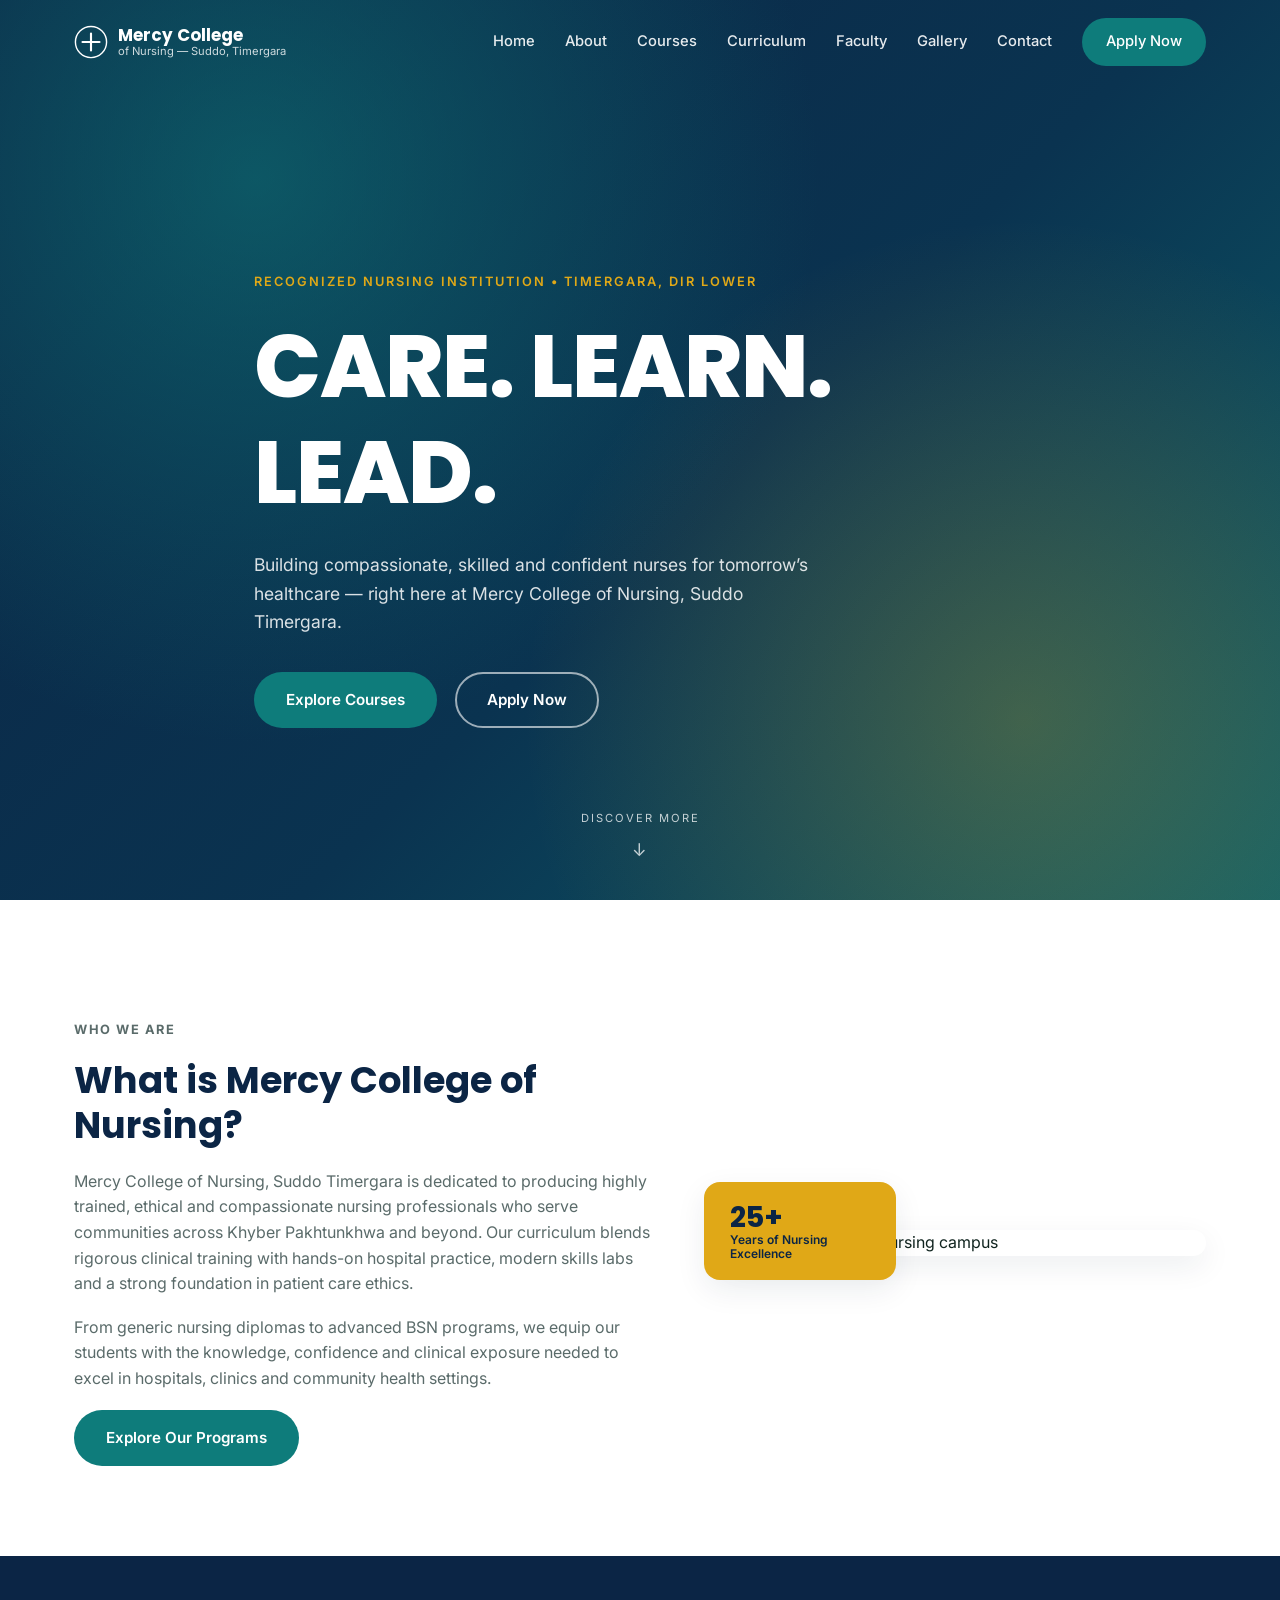
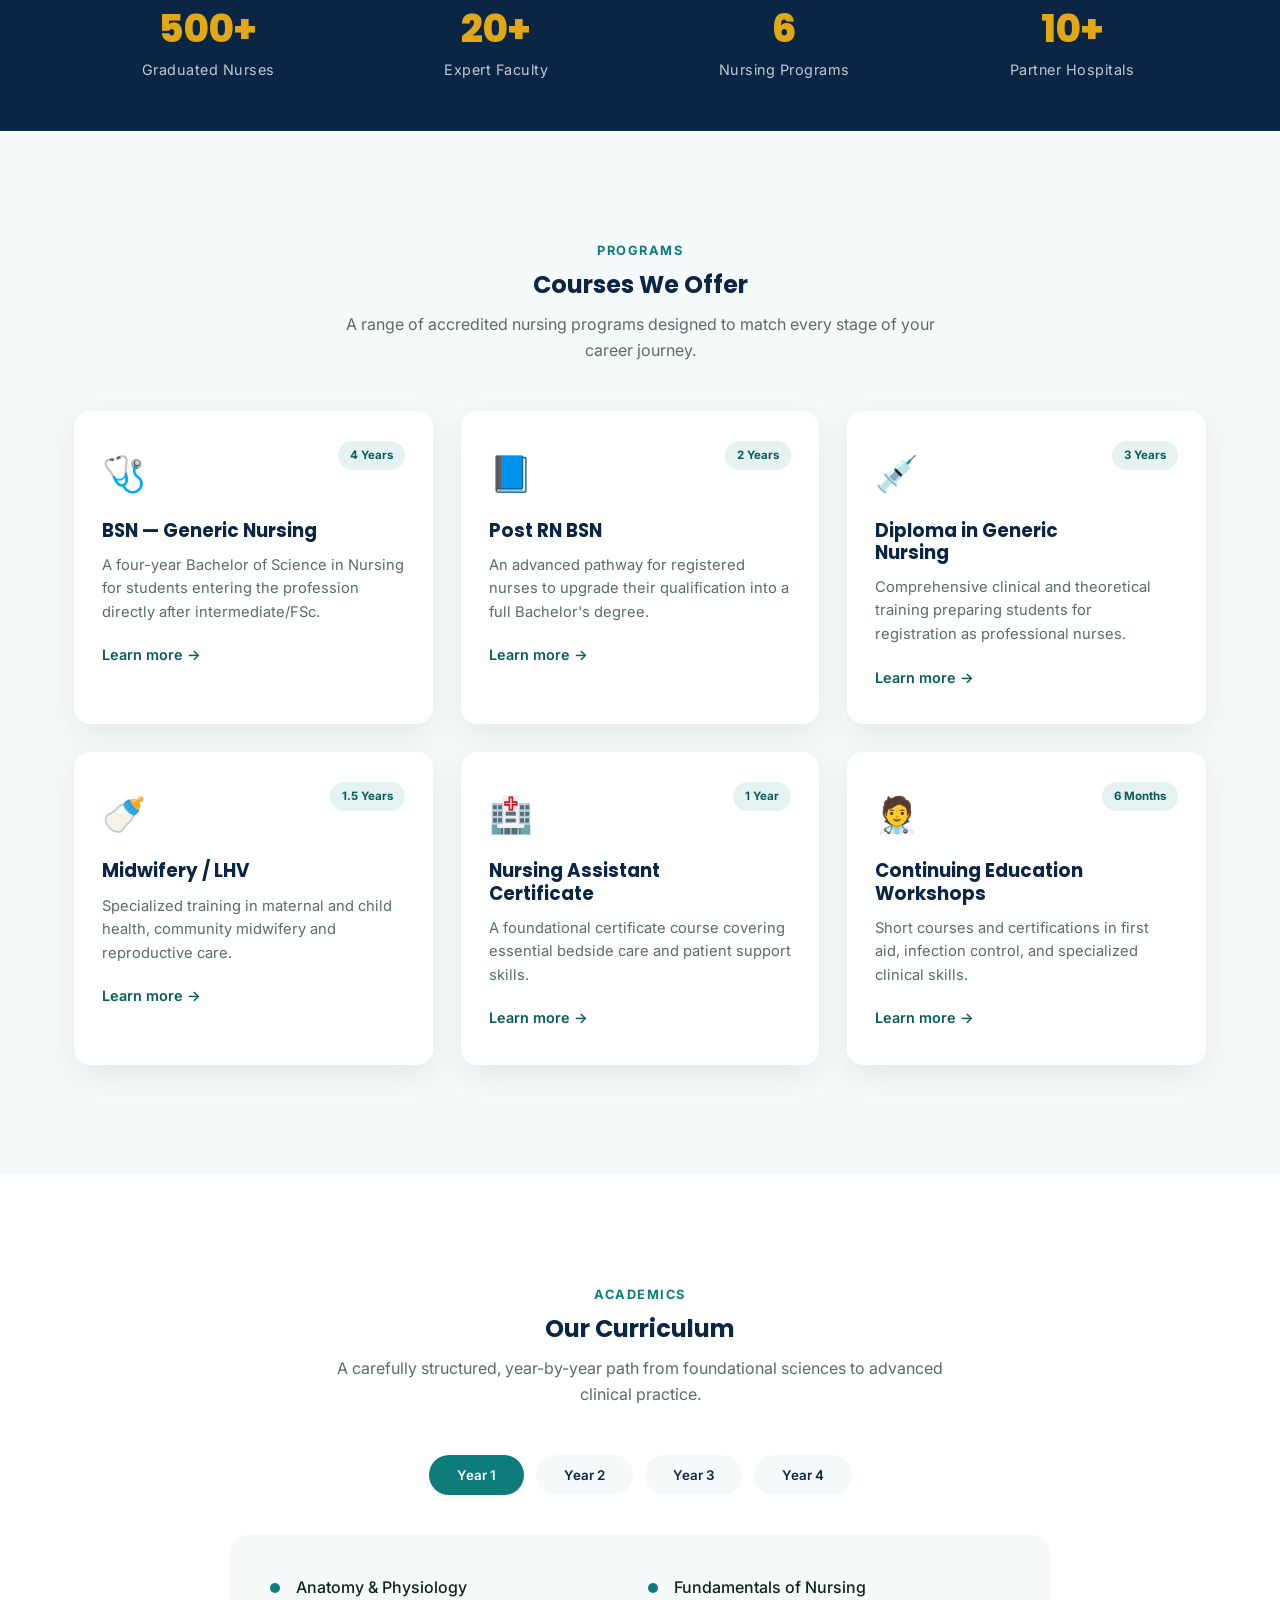
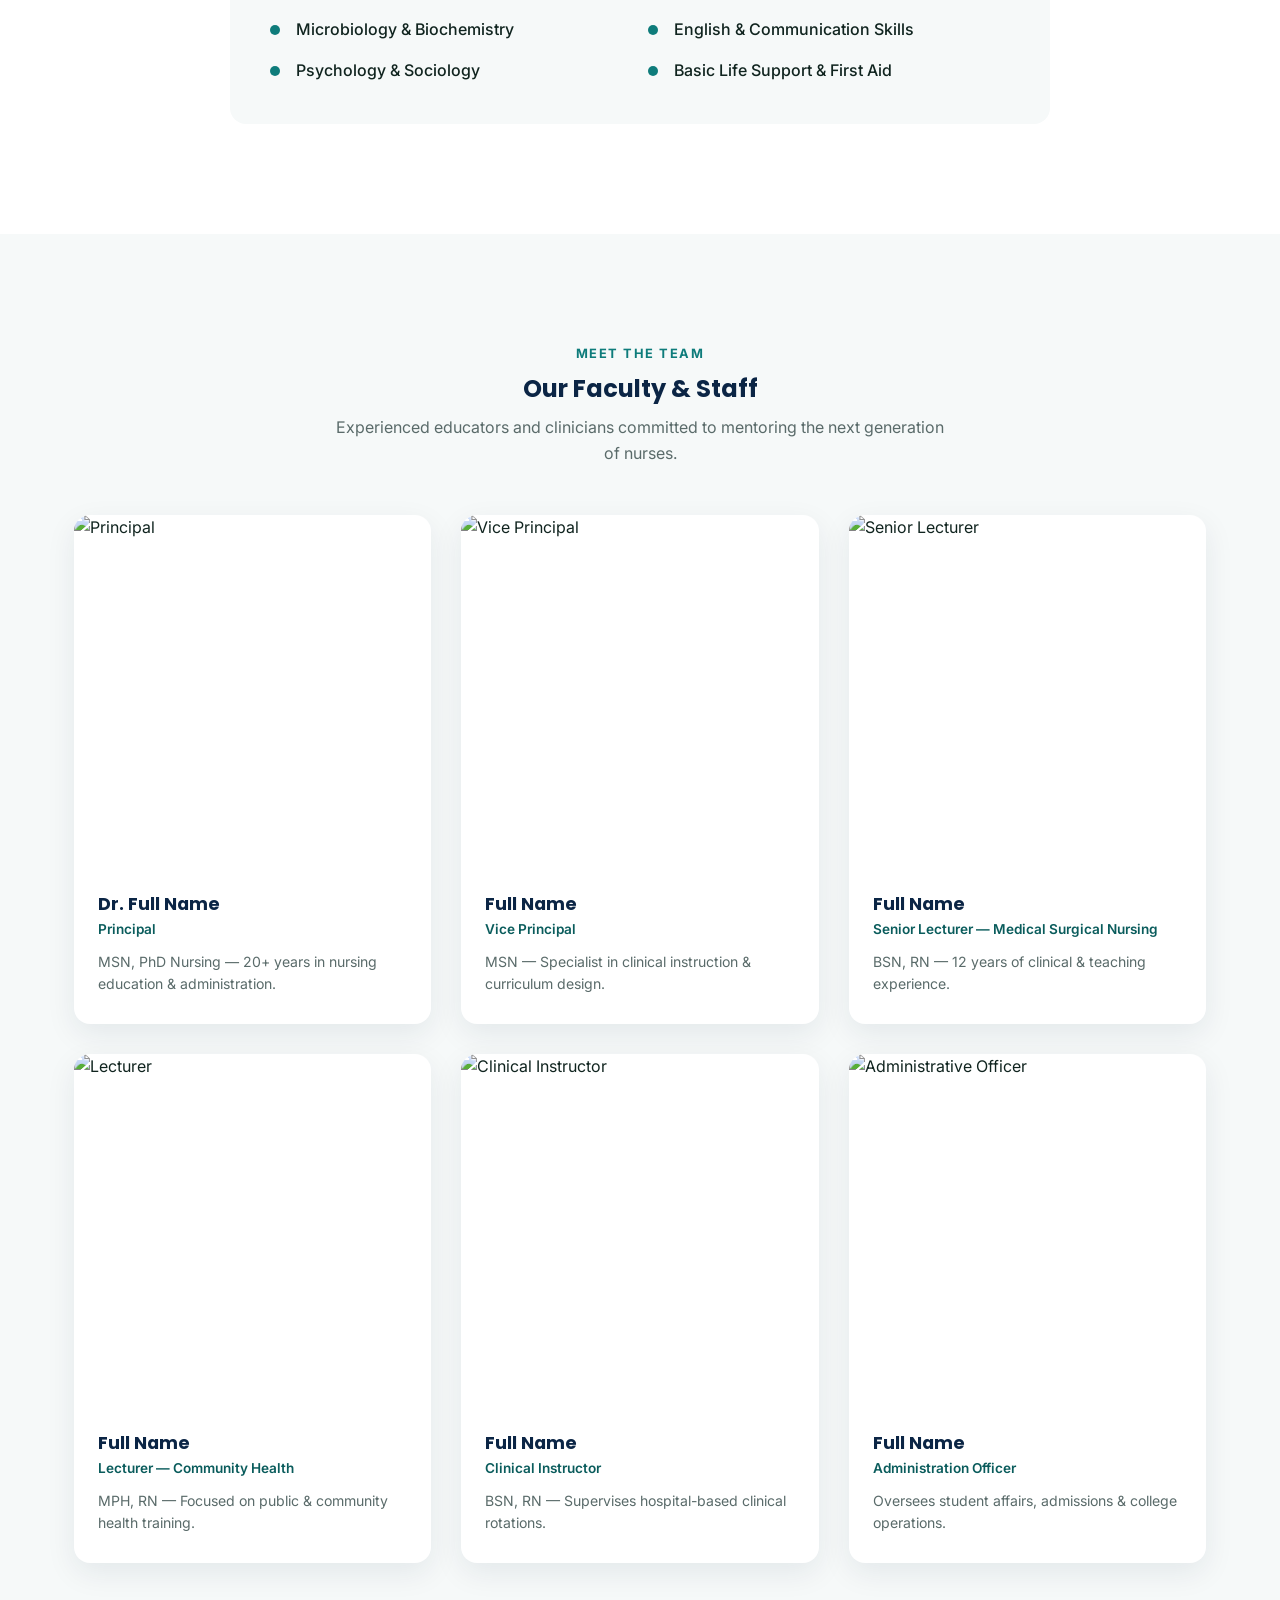
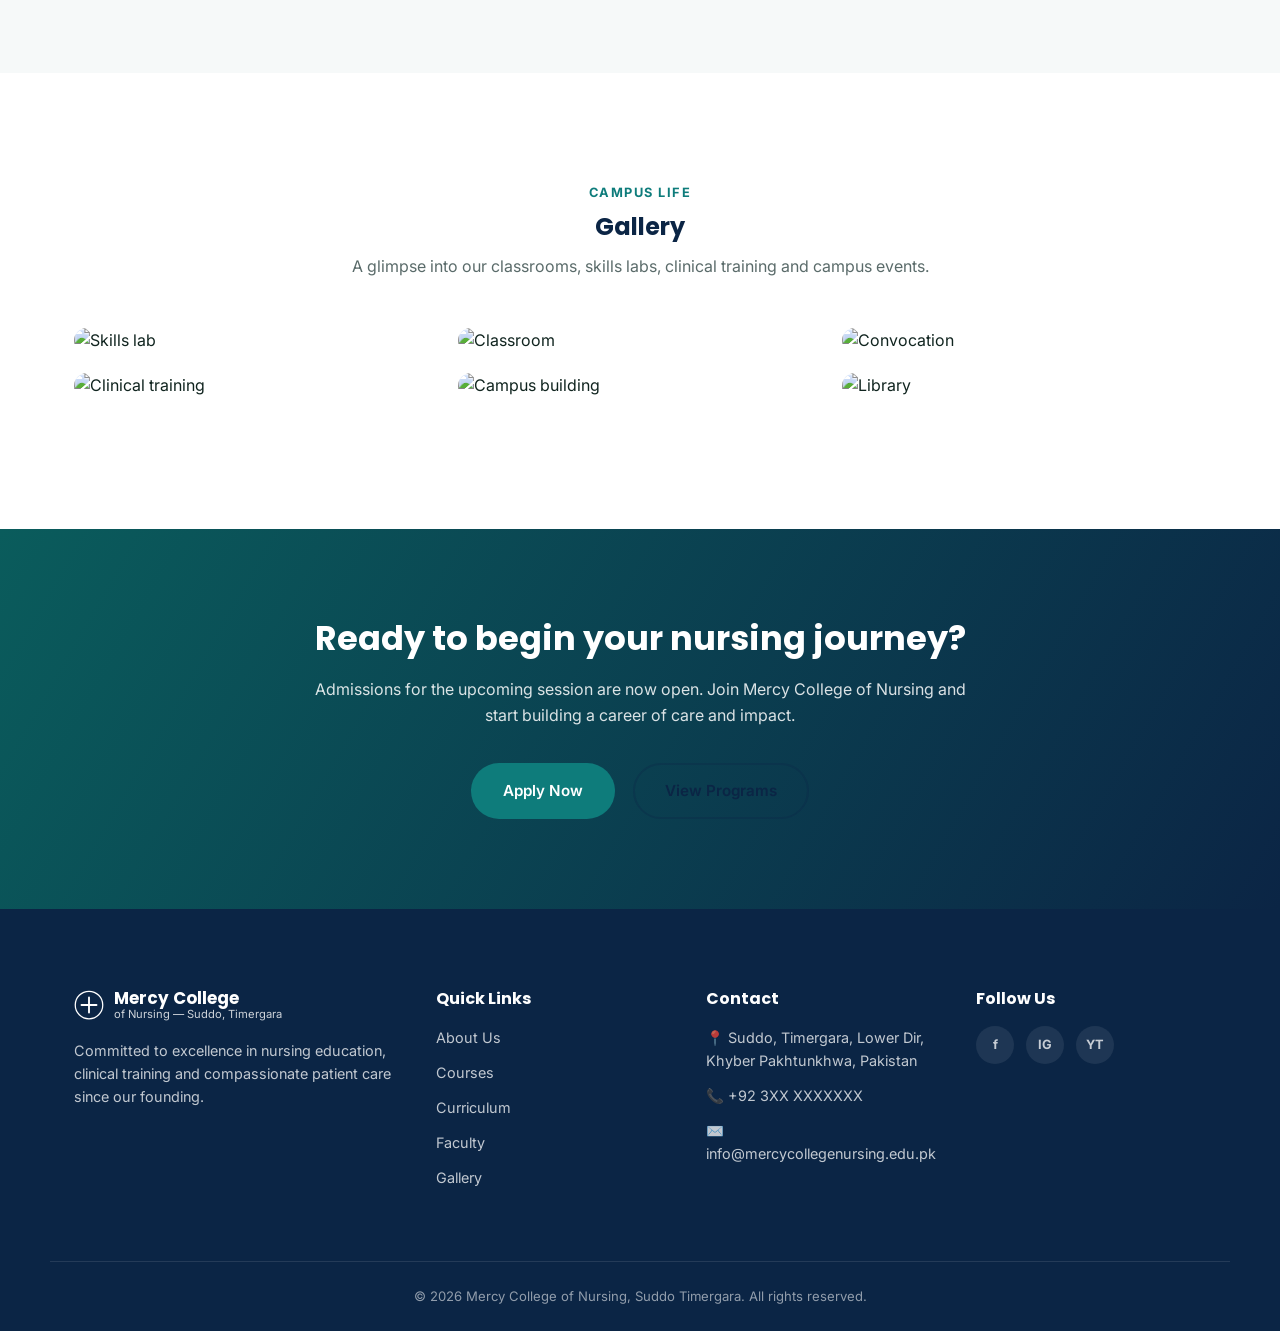
==== index.html @ 14612aef "first" ====
<!DOCTYPE html>
<html lang="en">
<head>
<meta charset="UTF-8">
<meta name="viewport" content="width=device-width, initial-scale=1.0">
<title>Mercy College of Nursing Suddo Timergara</title>
<link rel="stylesheet" href="css/style.css">
<link rel="preconnect" href="https://fonts.googleapis.com">
<link rel="preconnect" href="https://fonts.gstatic.com" crossorigin>
<link rel="preload" as="style" href="https://fonts.googleapis.com/css2?family=Poppins:wght@400;500;600;700;800&family=Inter:wght@400;500;600&display=swap" onload="this.onload=null;this.rel='stylesheet'">
<noscript><link rel="stylesheet" href="https://fonts.googleapis.com/css2?family=Poppins:wght@400;500;600;700;800&family=Inter:wght@400;500;600&display=swap"></noscript>
</head>
<body>

<!-- ================= HEADER ================= -->
<header class="site-header" id="header">
  <div class="container nav-wrap">
    <a href="#home" class="brand">
      <span class="brand-mark">
        <svg viewBox="0 0 48 48" width="34" height="34" fill="none">
          <circle cx="24" cy="24" r="22" stroke="currentColor" stroke-width="2"/>
          <path d="M24 12v24M12 24h24" stroke="currentColor" stroke-width="3" stroke-linecap="round"/>
        </svg>
      </span>
      <span class="brand-text">
        <strong>Mercy College</strong>
        <small>of Nursing &mdash; Suddo, Timergara</small>
      </span>
    </a>

    <button class="nav-toggle" id="navToggle" aria-label="Toggle navigation">
      <span></span><span></span><span></span>
    </button>

    <nav class="main-nav" id="mainNav">
      <a href="#home" class="active">Home</a>
      <a href="#about">About</a>
      <a href="#courses">Courses</a>
      <a href="#curriculum">Curriculum</a>
      <a href="#faculty">Faculty</a>
      <a href="#gallery">Gallery</a>
      <a href="#contact">Contact</a>
      <a href="#admissions" class="btn btn-small btn-primary nav-cta">Apply Now</a>
    </nav>
  </div>
</header>

<!-- ================= HERO ================= -->
<section class="hero" id="home">
  <div class="hero-bg"></div>
  <div class="container hero-inner">
    <p class="eyebrow">Recognized Nursing Institution &bull; Timergara, Dir Lower</p>
    <h1>CARE. LEARN.<br>LEAD.</h1>
    <p class="hero-sub">Building compassionate, skilled and confident nurses for tomorrow&rsquo;s healthcare &mdash; right here at Mercy College of Nursing, Suddo Timergara.</p>
    <div class="hero-actions">
      <a href="#courses" class="btn btn-primary">Explore Courses</a>
      <a href="#admissions" class="btn btn-ghost">Apply Now</a>
    </div>
  </div>
  <a href="#about" class="scroll-cue" aria-label="Scroll down">
    <span>DISCOVER MORE</span>
    <div class="scroll-cue-arrow">&darr;</div>
  </a>
</section>

<!-- ================= ABOUT ================= -->
<section class="about" id="about">
  <div class="container about-grid">
    <div class="about-text">
      <p class="section-tag">Who We Are</p>
      <h2>What is Mercy College of Nursing?</h2>
      <p>Mercy College of Nursing, Suddo Timergara is dedicated to producing highly trained, ethical and compassionate nursing professionals who serve communities across Khyber Pakhtunkhwa and beyond. Our curriculum blends rigorous clinical training with hands-on hospital practice, modern skills labs and a strong foundation in patient care ethics.</p>
      <p>From generic nursing diplomas to advanced BSN programs, we equip our students with the knowledge, confidence and clinical exposure needed to excel in hospitals, clinics and community health settings.</p>
      <a href="#courses" class="btn btn-primary">Explore Our Programs</a>
    </div>
    <div class="about-media">
      <img src="https://placehold.co/560x640/0e7c7b/ffffff?text=Mercy+College+Campus" alt="Mercy College of Nursing campus">
      <div class="about-badge">
        <strong>25+</strong>
        <span>Years of Nursing Excellence</span>
      </div>
    </div>
  </div>

  <!-- Stats strip -->
  <div class="stats-strip">
    <div class="container stats-grid">
      <div class="stat" data-count="500">
        <h3><span class="counter">0</span>+</h3>
        <p>Graduated Nurses</p>
      </div>
      <div class="stat" data-count="20">
        <h3><span class="counter">0</span>+</h3>
        <p>Expert Faculty</p>
      </div>
      <div class="stat" data-count="6">
        <h3><span class="counter">0</span></h3>
        <p>Nursing Programs</p>
      </div>
      <div class="stat" data-count="10">
        <h3><span class="counter">0</span>+</h3>
        <p>Partner Hospitals</p>
      </div>
    </div>
  </div>
</section>

<!-- ================= COURSES OFFERED ================= -->
<section class="courses" id="courses">
  <div class="container">
    <p class="section-tag center">Programs</p>
    <h2 class="center">Courses We Offer</h2>
    <p class="section-lead center">A range of accredited nursing programs designed to match every stage of your career journey.</p>

    <div class="course-grid">

      <div class="course-card">
        <div class="course-icon">🩺</div>
        <span class="badge">4 Years</span>
        <h3>BSN &mdash; Generic Nursing</h3>
        <p>A four-year Bachelor of Science in Nursing for students entering the profession directly after intermediate/FSc.</p>
        <a href="#" class="card-link">Learn more &rarr;</a>
      </div>

      <div class="course-card">
        <div class="course-icon">📘</div>
        <span class="badge">2 Years</span>
        <h3>Post RN BSN</h3>
        <p>An advanced pathway for registered nurses to upgrade their qualification into a full Bachelor's degree.</p>
        <a href="#" class="card-link">Learn more &rarr;</a>
      </div>

      <div class="course-card">
        <div class="course-icon">💉</div>
        <span class="badge">3 Years</span>
        <h3>Diploma in Generic Nursing</h3>
        <p>Comprehensive clinical and theoretical training preparing students for registration as professional nurses.</p>
        <a href="#" class="card-link">Learn more &rarr;</a>
      </div>

      <div class="course-card">
        <div class="course-icon">🍼</div>
        <span class="badge">1.5 Years</span>
        <h3>Midwifery / LHV</h3>
        <p>Specialized training in maternal and child health, community midwifery and reproductive care.</p>
        <a href="#" class="card-link">Learn more &rarr;</a>
      </div>

      <div class="course-card">
        <div class="course-icon">🏥</div>
        <span class="badge">1 Year</span>
        <h3>Nursing Assistant Certificate</h3>
        <p>A foundational certificate course covering essential bedside care and patient support skills.</p>
        <a href="#" class="card-link">Learn more &rarr;</a>
      </div>

      <div class="course-card">
        <div class="course-icon">🧑‍⚕️</div>
        <span class="badge">6 Months</span>
        <h3>Continuing Education Workshops</h3>
        <p>Short courses and certifications in first aid, infection control, and specialized clinical skills.</p>
        <a href="#" class="card-link">Learn more &rarr;</a>
      </div>

    </div>
  </div>
</section>

<!-- ================= CURRICULUM ================= -->
<section class="curriculum" id="curriculum">
  <div class="container">
    <p class="section-tag center">Academics</p>
    <h2 class="center">Our Curriculum</h2>
    <p class="section-lead center">A carefully structured, year-by-year path from foundational sciences to advanced clinical practice.</p>

    <div class="curriculum-tabs">
      <div class="tab-buttons" id="tabButtons">
        <button class="tab-btn active" data-tab="year1">Year 1</button>
        <button class="tab-btn" data-tab="year2">Year 2</button>
        <button class="tab-btn" data-tab="year3">Year 3</button>
        <button class="tab-btn" data-tab="year4">Year 4</button>
      </div>

      <div class="tab-panels">
        <div class="tab-panel active" id="year1">
          <ul>
            <li>Anatomy &amp; Physiology</li>
            <li>Fundamentals of Nursing</li>
            <li>Microbiology &amp; Biochemistry</li>
            <li>English &amp; Communication Skills</li>
            <li>Psychology &amp; Sociology</li>
            <li>Basic Life Support &amp; First Aid</li>
          </ul>
        </div>
        <div class="tab-panel" id="year2">
          <ul>
            <li>Medical-Surgical Nursing I</li>
            <li>Pharmacology</li>
            <li>Pathophysiology</li>
            <li>Nutrition &amp; Dietetics</li>
            <li>Community Health Nursing</li>
            <li>Clinical Rotations &mdash; General Wards</li>
          </ul>
        </div>
        <div class="tab-panel" id="year3">
          <ul>
            <li>Medical-Surgical Nursing II</li>
            <li>Maternal &amp; Child Health Nursing</li>
            <li>Psychiatric Nursing</li>
            <li>Nursing Research &amp; Biostatistics</li>
            <li>Clinical Rotations &mdash; Specialized Units</li>
            <li>Leadership in Nursing Practice</li>
          </ul>
        </div>
        <div class="tab-panel" id="year4">
          <ul>
            <li>Critical Care Nursing</li>
            <li>Public Health &amp; Epidemiology</li>
            <li>Nursing Management &amp; Ethics</li>
            <li>Advanced Clinical Internship</li>
            <li>Capstone Research Project</li>
            <li>Professional Licensure Preparation</li>
          </ul>
        </div>
      </div>
    </div>
  </div>
</section>

<!-- ================= FACULTY / STAFF ================= -->
<section class="faculty" id="faculty">
  <div class="container">
    <p class="section-tag center">Meet the Team</p>
    <h2 class="center">Our Faculty &amp; Staff</h2>
    <p class="section-lead center">Experienced educators and clinicians committed to mentoring the next generation of nurses.</p>

    <div class="faculty-grid">

      <div class="faculty-card">
        <img src="https://placehold.co/300x300/0b2545/ffffff?text=Principal" alt="Principal">
        <div class="faculty-info">
          <h3>Dr. Full Name</h3>
          <span>Principal</span>
          <p>MSN, PhD Nursing &mdash; 20+ years in nursing education &amp; administration.</p>
        </div>
      </div>

      <div class="faculty-card">
        <img src="https://placehold.co/300x300/0e7c7b/ffffff?text=Vice+Principal" alt="Vice Principal">
        <div class="faculty-info">
          <h3>Full Name</h3>
          <span>Vice Principal</span>
          <p>MSN &mdash; Specialist in clinical instruction &amp; curriculum design.</p>
        </div>
      </div>

      <div class="faculty-card">
        <img src="https://placehold.co/300x300/0b2545/ffffff?text=Sr.+Lecturer" alt="Senior Lecturer">
        <div class="faculty-info">
          <h3>Full Name</h3>
          <span>Senior Lecturer &mdash; Medical Surgical Nursing</span>
          <p>BSN, RN &mdash; 12 years of clinical &amp; teaching experience.</p>
        </div>
      </div>

      <div class="faculty-card">
        <img src="https://placehold.co/300x300/0e7c7b/ffffff?text=Lecturer" alt="Lecturer">
        <div class="faculty-info">
          <h3>Full Name</h3>
          <span>Lecturer &mdash; Community Health</span>
          <p>MPH, RN &mdash; Focused on public &amp; community health training.</p>
        </div>
      </div>

      <div class="faculty-card">
        <img src="https://placehold.co/300x300/0b2545/ffffff?text=Clinical+Instructor" alt="Clinical Instructor">
        <div class="faculty-info">
          <h3>Full Name</h3>
          <span>Clinical Instructor</span>
          <p>BSN, RN &mdash; Supervises hospital-based clinical rotations.</p>
        </div>
      </div>

      <div class="faculty-card">
        <img src="https://placehold.co/300x300/0e7c7b/ffffff?text=Admin+Officer" alt="Administrative Officer">
        <div class="faculty-info">
          <h3>Full Name</h3>
          <span>Administration Officer</span>
          <p>Oversees student affairs, admissions &amp; college operations.</p>
        </div>
      </div>

    </div>
  </div>
</section>

<!-- ================= GALLERY ================= -->
<section class="gallery" id="gallery">
  <div class="container">
    <p class="section-tag center">Campus Life</p>
    <h2 class="center">Gallery</h2>
    <p class="section-lead center">A glimpse into our classrooms, skills labs, clinical training and campus events.</p>

    <div class="gallery-grid">
      <img src="https://placehold.co/500x500/0e7c7b/ffffff?text=Skills+Lab" alt="Skills lab" data-full="https://placehold.co/1200x900/0e7c7b/ffffff?text=Skills+Lab">
      <img src="https://placehold.co/500x700/0b2545/ffffff?text=Clinical+Training" alt="Clinical training" data-full="https://placehold.co/1200x1500/0b2545/ffffff?text=Clinical+Training">
      <img src="https://placehold.co/500x500/13343b/ffffff?text=Classroom" alt="Classroom" data-full="https://placehold.co/1200x900/13343b/ffffff?text=Classroom">
      <img src="https://placehold.co/500x700/0e7c7b/ffffff?text=Campus+Building" alt="Campus building" data-full="https://placehold.co/1200x1500/0e7c7b/ffffff?text=Campus+Building">
      <img src="https://placehold.co/500x500/0b2545/ffffff?text=Convocation" alt="Convocation" data-full="https://placehold.co/1200x900/0b2545/ffffff?text=Convocation">
      <img src="https://placehold.co/500x500/13343b/ffffff?text=Library" alt="Library" data-full="https://placehold.co/1200x900/13343b/ffffff?text=Library">
    </div>
  </div>
</section>

<!-- ================= ADMISSIONS CTA ================= -->
<section class="cta-banner" id="admissions">
  <div class="container cta-inner">
    <h2>Ready to begin your nursing journey?</h2>
    <p>Admissions for the upcoming session are now open. Join Mercy College of Nursing and start building a career of care and impact.</p>
    <div class="hero-actions">
      <a href="#contact" class="btn btn-primary">Apply Now</a>
      <a href="#courses" class="btn btn-ghost-dark">View Programs</a>
    </div>
  </div>
</section>

<!-- ================= CONTACT / FOOTER ================= -->
<footer class="site-footer" id="contact">
  <div class="container footer-grid">
    <div class="footer-col">
      <div class="brand footer-brand">
        <span class="brand-mark">
          <svg viewBox="0 0 48 48" width="30" height="30" fill="none">
            <circle cx="24" cy="24" r="22" stroke="currentColor" stroke-width="2"/>
            <path d="M24 12v24M12 24h24" stroke="currentColor" stroke-width="3" stroke-linecap="round"/>
          </svg>
        </span>
        <span class="brand-text">
          <strong>Mercy College</strong>
          <small>of Nursing &mdash; Suddo, Timergara</small>
        </span>
      </div>
      <p>Committed to excellence in nursing education, clinical training and compassionate patient care since our founding.</p>
    </div>

    <div class="footer-col">
      <h4>Quick Links</h4>
      <a href="#about">About Us</a>
      <a href="#courses">Courses</a>
      <a href="#curriculum">Curriculum</a>
      <a href="#faculty">Faculty</a>
      <a href="#gallery">Gallery</a>
    </div>

    <div class="footer-col">
      <h4>Contact</h4>
      <p>📍 Suddo, Timergara, Lower Dir, Khyber Pakhtunkhwa, Pakistan</p>
      <p>📞 +92 3XX XXXXXXX</p>
      <p>✉️ info@mercycollegenursing.edu.pk</p>
    </div>

    <div class="footer-col">
      <h4>Follow Us</h4>
      <div class="social-links">
        <a href="#" aria-label="Facebook">f</a>
        <a href="#" aria-label="Instagram">IG</a>
        <a href="#" aria-label="YouTube">YT</a>
      </div>
    </div>
  </div>

  <div class="footer-bottom">
    <div class="container">
      <p>&copy; <span id="year"></span> Mercy College of Nursing, Suddo Timergara. All rights reserved.</p>
    </div>
  </div>
</footer>

<a href="#home" class="back-to-top" id="backToTop" aria-label="Back to top">&uarr;</a>

<!-- Lightbox -->
<div class="lightbox" id="lightbox">
  <span class="lightbox-close" id="lightboxClose">&times;</span>
  <img src="" alt="" id="lightboxImg">
</div>

<script src="js/script.js"></script>
</body>
</html>
---- css/style.css ----
/* ===================== Variables ===================== */
:root{
  --navy: #0b2545;
  --navy-light: #123a63;
  --teal: #0e7c7b;
  --teal-dark: #0a5c5c;
  --gold: #e0a817;
  --bg-light: #f6f9f9;
  --bg-white: #ffffff;
  --text-dark: #10241f;
  --text-muted: #5a6b6a;
  --radius: 16px;
  --shadow: 0 10px 30px rgba(11,37,69,0.08);
  --font-head: 'Poppins', 'Segoe UI', sans-serif;
  --font-body: 'Inter', 'Segoe UI', sans-serif;
}

*{ box-sizing: border-box; margin:0; padding:0; }

html{ scroll-behavior: smooth; }

body{
  font-family: var(--font-body);
  color: var(--text-dark);
  background: var(--bg-white);
  line-height: 1.6;
  overflow-x: hidden;
}

img{ max-width: 100%; display:block; }

a{ text-decoration: none; color: inherit; }

ul{ list-style:none; }

.container{
  width: 100%;
  max-width: 1180px;
  margin: 0 auto;
  padding: 0 24px;
}

h1,h2,h3,h4{
  font-family: var(--font-head);
  color: var(--navy);
  line-height: 1.2;
}

.center{ text-align:center; margin-left:auto; margin-right:auto; }

.section-tag{
  color: var(--teal);
  font-weight: 700;
  letter-spacing: 1.5px;
  text-transform: uppercase;
  font-size: 0.8rem;
  margin-bottom: 10px;
}

.section-lead{
  color: var(--text-muted);
  max-width: 620px;
  margin-top: 12px;
  margin-bottom: 48px;
}

/* ===================== Buttons ===================== */
.btn{
  display: inline-block;
  padding: 14px 30px;
  border-radius: 100px;
  font-weight: 600;
  font-size: 0.95rem;
  transition: all 0.25s ease;
  border: 2px solid transparent;
}

.btn-primary{
  background: var(--teal);
  color: #fff;
}
.btn-primary:hover{
  background: var(--teal-dark);
  transform: translateY(-2px);
}

.btn-ghost{
  border-color: rgba(255,255,255,0.6);
  color: #fff;
}
.btn-ghost:hover{
  background: rgba(255,255,255,0.12);
  transform: translateY(-2px);
}

.btn-ghost-dark{
  border-color: rgba(11,37,69,0.3);
  color: var(--navy);
}
.btn-ghost-dark:hover{
  background: rgba(11,37,69,0.06);
}

.btn-small{
  padding: 10px 22px;
  font-size: 0.85rem;
}

/* ===================== Header ===================== */
.site-header{
  position: fixed;
  top:0; left:0; right:0;
  z-index: 999;
  background: transparent;
  transition: all 0.3s ease;
  padding: 18px 0;
}

.site-header.scrolled{
  background: rgba(255,255,255,0.96);
  backdrop-filter: blur(8px);
  box-shadow: 0 4px 20px rgba(0,0,0,0.06);
  padding: 10px 0;
}

.nav-wrap{
  display:flex;
  align-items:center;
  justify-content: space-between;
}

.brand{
  display:flex;
  align-items:center;
  gap:10px;
  color:#fff;
  transition: color 0.3s ease;
}
.site-header.scrolled .brand{ color: var(--navy); }

.brand-mark{ display:flex; color: inherit; }

.brand-text{ display:flex; flex-direction:column; line-height:1.15; }
.brand-text strong{ font-family: var(--font-head); font-size: 1.05rem; }
.brand-text small{ font-size: 0.7rem; opacity: 0.8; }

.main-nav{
  display:flex;
  align-items:center;
  gap: 30px;
}

.main-nav a{
  color:#fff;
  font-weight:500;
  font-size: 0.92rem;
  transition: color 0.3s ease, opacity 0.2s ease;
  opacity: 0.9;
}
.main-nav a:hover{ opacity: 1; }
.site-header.scrolled .main-nav a{ color: var(--navy); }
.main-nav a.nav-cta{ color: #fff !important; opacity:1; }

.nav-toggle{
  display:none;
  flex-direction:column;
  gap:5px;
  background:none;
  border:none;
  cursor:pointer;
  z-index: 1001;
}
.nav-toggle span{
  width: 26px;
  height: 2px;
  background: #fff;
  transition: all 0.3s ease;
}
.site-header.scrolled .nav-toggle span{ background: var(--navy); }

/* ===================== Hero ===================== */
.hero{
  position: relative;
  min-height: 100vh;
  display:flex;
  align-items:center;
  color:#fff;
  overflow:hidden;
}

.hero-bg{
  position:absolute;
  inset:0;
  background:
    radial-gradient(circle at 20% 20%, rgba(14,124,123,0.55), transparent 45%),
    radial-gradient(circle at 80% 80%, rgba(224,168,23,0.25), transparent 40%),
    linear-gradient(135deg, #0b2545 0%, #0a3350 55%, #0e7c7b 130%);
  z-index:-1;
}

.hero-inner{
  padding-top: 100px;
  max-width: 820px;
}

.eyebrow{
  text-transform: uppercase;
  letter-spacing: 2px;
  font-size: 0.8rem;
  color: var(--gold);
  font-weight:600;
  margin-bottom: 22px;
}

.hero h1{
  font-size: clamp(3rem, 8vw, 5.5rem);
  font-weight: 800;
  color: #fff;
  letter-spacing: -1px;
}

.hero-sub{
  margin: 26px 0 36px;
  font-size: 1.1rem;
  max-width: 560px;
  color: rgba(255,255,255,0.85);
}

.hero-actions{
  display:flex;
  gap:18px;
  flex-wrap: wrap;
}

.scroll-cue{
  position:absolute;
  bottom: 36px;
  left: 50%;
  transform: translateX(-50%);
  display:flex;
  flex-direction:column;
  align-items:center;
  gap:8px;
  color: rgba(255,255,255,0.75);
  font-size: 0.7rem;
  letter-spacing: 2px;
}
.scroll-cue-arrow{
  animation: bounce 1.8s infinite;
  font-size: 1.1rem;
}
@keyframes bounce{
  0%,100%{ transform: translateY(0); }
  50%{ transform: translateY(8px); }
}

/* ===================== About ===================== */
.about{
  padding: 120px 0 0;
  background: var(--bg-white);
}

.about-grid{
  display:grid;
  grid-template-columns: 1.1fr 0.9fr;
  gap: 70px;
  align-items:center;
  padding-bottom: 90px;
}

.about-text p{ color: var(--text-muted); margin-bottom: 18px; }
.about-text h2{ font-size: 2.3rem; margin-bottom: 22px; }

.about-media{
  position:relative;
}
.about-media img{
  border-radius: var(--radius);
  box-shadow: var(--shadow);
}
.about-badge{
  position:absolute;
  bottom: -24px;
  left: -24px;
  background: var(--gold);
  color: var(--navy);
  padding: 20px 26px;
  border-radius: var(--radius);
  box-shadow: var(--shadow);
  display:flex;
  flex-direction:column;
  line-height:1.1;
}
.about-badge strong{ font-size: 1.8rem; font-family: var(--font-head); }
.about-badge span{ font-size: 0.75rem; font-weight:600; max-width: 140px; }

.stats-strip{
  background: var(--navy);
  padding: 50px 0;
}
.stats-grid{
  display:grid;
  grid-template-columns: repeat(4, 1fr);
  gap: 20px;
  text-align:center;
}
.stat h3{
  color: var(--gold);
  font-size: 2.4rem;
  font-weight: 800;
}
.stat p{
  color: rgba(255,255,255,0.75);
  margin-top: 6px;
  font-size: 0.9rem;
  letter-spacing: 0.5px;
}

/* ===================== Courses ===================== */
.courses{
  padding: 110px 0;
  background: var(--bg-light);
}

.course-grid{
  display:grid;
  grid-template-columns: repeat(3, 1fr);
  gap: 28px;
}

.course-card{
  background: #fff;
  padding: 34px 28px;
  border-radius: var(--radius);
  box-shadow: var(--shadow);
  position:relative;
  transition: transform 0.3s ease, box-shadow 0.3s ease;
}
.course-card:hover{
  transform: translateY(-8px);
  box-shadow: 0 18px 40px rgba(11,37,69,0.14);
}

.course-icon{
  font-size: 2.2rem;
  margin-bottom: 18px;
}

.course-card h3{
  font-size: 1.15rem;
  margin-bottom: 12px;
  padding-right: 70px;
}

.course-card p{
  color: var(--text-muted);
  font-size: 0.92rem;
  margin-bottom: 18px;
}

.badge{
  position:absolute;
  top: 30px;
  right: 28px;
  background: rgba(14,124,123,0.1);
  color: var(--teal-dark);
  font-size: 0.72rem;
  font-weight:700;
  padding: 5px 12px;
  border-radius: 100px;
}

.card-link{
  color: var(--teal-dark);
  font-weight:600;
  font-size: 0.9rem;
}

/* ===================== Curriculum ===================== */
.curriculum{
  padding: 110px 0;
  background: var(--bg-white);
}

.curriculum-tabs{ max-width: 820px; margin: 0 auto; }

.tab-buttons{
  display:flex;
  justify-content:center;
  gap: 12px;
  margin-bottom: 40px;
  flex-wrap: wrap;
}

.tab-btn{
  background: var(--bg-light);
  border: none;
  padding: 12px 28px;
  border-radius: 100px;
  font-weight:600;
  font-family: var(--font-body);
  color: var(--navy);
  cursor:pointer;
  transition: all 0.25s ease;
}
.tab-btn.active, .tab-btn:hover{
  background: var(--teal);
  color: #fff;
}

.tab-panel{
  display:none;
  background: var(--bg-light);
  border-radius: var(--radius);
  padding: 40px;
}
.tab-panel.active{
  display:block;
  animation: fadeIn 0.4s ease;
}
@keyframes fadeIn{
  from{ opacity:0; transform: translateY(8px); }
  to{ opacity:1; transform: translateY(0); }
}

.tab-panel ul{
  display:grid;
  grid-template-columns: 1fr 1fr;
  gap: 16px;
}
.tab-panel li{
  position:relative;
  padding-left: 26px;
  color: var(--text-dark);
  font-weight:500;
}
.tab-panel li::before{
  content:'';
  position:absolute;
  left:0; top: 8px;
  width: 10px; height: 10px;
  border-radius: 50%;
  background: var(--teal);
}

/* ===================== Faculty ===================== */
.faculty{
  padding: 110px 0;
  background: var(--bg-light);
}

.faculty-grid{
  display:grid;
  grid-template-columns: repeat(3, 1fr);
  gap: 30px;
}

.faculty-card{
  background:#fff;
  border-radius: var(--radius);
  overflow:hidden;
  box-shadow: var(--shadow);
  transition: transform 0.3s ease;
}
.faculty-card:hover{ transform: translateY(-6px); }

.faculty-card img{ width:100%; aspect-ratio: 1/1; object-fit: cover; }

.faculty-info{ padding: 22px 24px 28px; }
.faculty-info h3{ font-size: 1.1rem; margin-bottom: 4px; }
.faculty-info span{
  display:block;
  color: var(--teal-dark);
  font-weight:600;
  font-size: 0.85rem;
  margin-bottom: 10px;
}
.faculty-info p{ color: var(--text-muted); font-size: 0.88rem; }

/* ===================== Gallery ===================== */
.gallery{
  padding: 110px 0;
  background: var(--bg-white);
}

.gallery-grid{
  columns: 3;
  column-gap: 20px;
}
.gallery-grid img{
  width:100%;
  margin-bottom: 20px;
  border-radius: var(--radius);
  cursor: pointer;
  transition: transform 0.3s ease, box-shadow 0.3s ease;
  break-inside: avoid;
}
.gallery-grid img:hover{
  transform: scale(1.02);
  box-shadow: var(--shadow);
}

.lightbox{
  position: fixed;
  inset:0;
  background: rgba(11,37,69,0.92);
  display:none;
  align-items:center;
  justify-content:center;
  z-index: 2000;
  padding: 40px;
}
.lightbox.open{ display:flex; }
.lightbox img{
  max-width: 90vw;
  max-height: 85vh;
  border-radius: 12px;
}
.lightbox-close{
  position:absolute;
  top: 26px;
  right: 36px;
  color:#fff;
  font-size: 2.2rem;
  cursor:pointer;
}

/* ===================== CTA Banner ===================== */
.cta-banner{
  background: linear-gradient(120deg, var(--teal-dark), var(--navy));
  padding: 90px 0;
  color:#fff;
}
.cta-inner{ text-align:center; max-width: 700px; margin:0 auto; }
.cta-inner h2{ color:#fff; font-size: 2.1rem; margin-bottom: 18px; }
.cta-inner p{ color: rgba(255,255,255,0.85); margin-bottom: 34px; }
.cta-inner .hero-actions{ justify-content:center; }

/* ===================== Footer ===================== */
.site-footer{
  background: var(--navy);
  color: rgba(255,255,255,0.8);
  padding-top: 80px;
}

.footer-grid{
  display:grid;
  grid-template-columns: 1.4fr 1fr 1fr 1fr;
  gap: 40px;
  padding-bottom: 60px;
  border-bottom: 1px solid rgba(255,255,255,0.1);
}

.footer-brand{ color:#fff; margin-bottom: 18px; }

.footer-col h4{
  color:#fff;
  font-size: 1rem;
  margin-bottom: 18px;
}
.footer-col a, .footer-col p{
  display:block;
  margin-bottom: 12px;
  font-size: 0.9rem;
  color: rgba(255,255,255,0.75);
  transition: color 0.2s ease;
}
.footer-col a:hover{ color: var(--gold); }

.social-links{ display:flex; gap: 12px; }
.social-links a{
  width: 38px; height:38px;
  border-radius: 50%;
  background: rgba(255,255,255,0.08);
  display:flex; align-items:center; justify-content:center;
  font-size: 0.8rem;
  font-weight:700;
}
.social-links a:hover{ background: var(--teal); color:#fff; }

.footer-bottom{
  text-align:center;
  padding: 24px 0;
  font-size: 0.82rem;
  color: rgba(255,255,255,0.55);
}

/* ===================== Back to top ===================== */
.back-to-top{
  position: fixed;
  bottom: 28px;
  right: 28px;
  width: 46px;
  height: 46px;
  background: var(--teal);
  color:#fff;
  border-radius: 50%;
  display:flex;
  align-items:center;
  justify-content:center;
  font-size: 1.2rem;
  box-shadow: var(--shadow);
  opacity:0;
  pointer-events:none;
  transition: all 0.3s ease;
  z-index: 500;
}
.back-to-top.visible{ opacity:1; pointer-events:auto; }
.back-to-top:hover{ background: var(--teal-dark); transform: translateY(-4px); }

/* ===================== Reveal animation ===================== */
.reveal{
  opacity:0;
  transform: translateY(30px);
  transition: opacity 0.7s ease, transform 0.7s ease;
}
.reveal.in-view{
  opacity:1;
  transform: translateY(0);
}

/* ===================== Responsive ===================== */
@media (max-width: 960px){
  .about-grid{ grid-template-columns: 1fr; }
  .about-media{ order:-1; }
  .course-grid{ grid-template-columns: repeat(2, 1fr); }
  .faculty-grid{ grid-template-columns: repeat(2, 1fr); }
  .gallery-grid{ columns: 2; }
  .footer-grid{ grid-template-columns: 1fr 1fr; }
}

@media (max-width: 720px){
  .nav-toggle{ display:flex; }
  .main-nav{
    position: fixed;
    top:0; right:0;
    height: 100vh;
    width: 78%;
    max-width: 320px;
    background: var(--navy);
    flex-direction: column;
    align-items: flex-start;
    justify-content:center;
    gap: 26px;
    padding: 40px;
    transform: translateX(100%);
    transition: transform 0.35s ease;
  }
  .main-nav.open{ transform: translateX(0); }
  .main-nav a{ color:#fff !important; font-size: 1.05rem; }

  .stats-grid{ grid-template-columns: 1fr 1fr; gap: 30px; }
  .course-grid{ grid-template-columns: 1fr; }
  .faculty-grid{ grid-template-columns: 1fr; }
  .gallery-grid{ columns: 1; }
  .footer-grid{ grid-template-columns: 1fr; }
  .tab-panel ul{ grid-template-columns: 1fr; }
  .tab-buttons{ gap: 8px; }
  .tab-btn{ padding: 10px 18px; font-size: 0.85rem; }
}
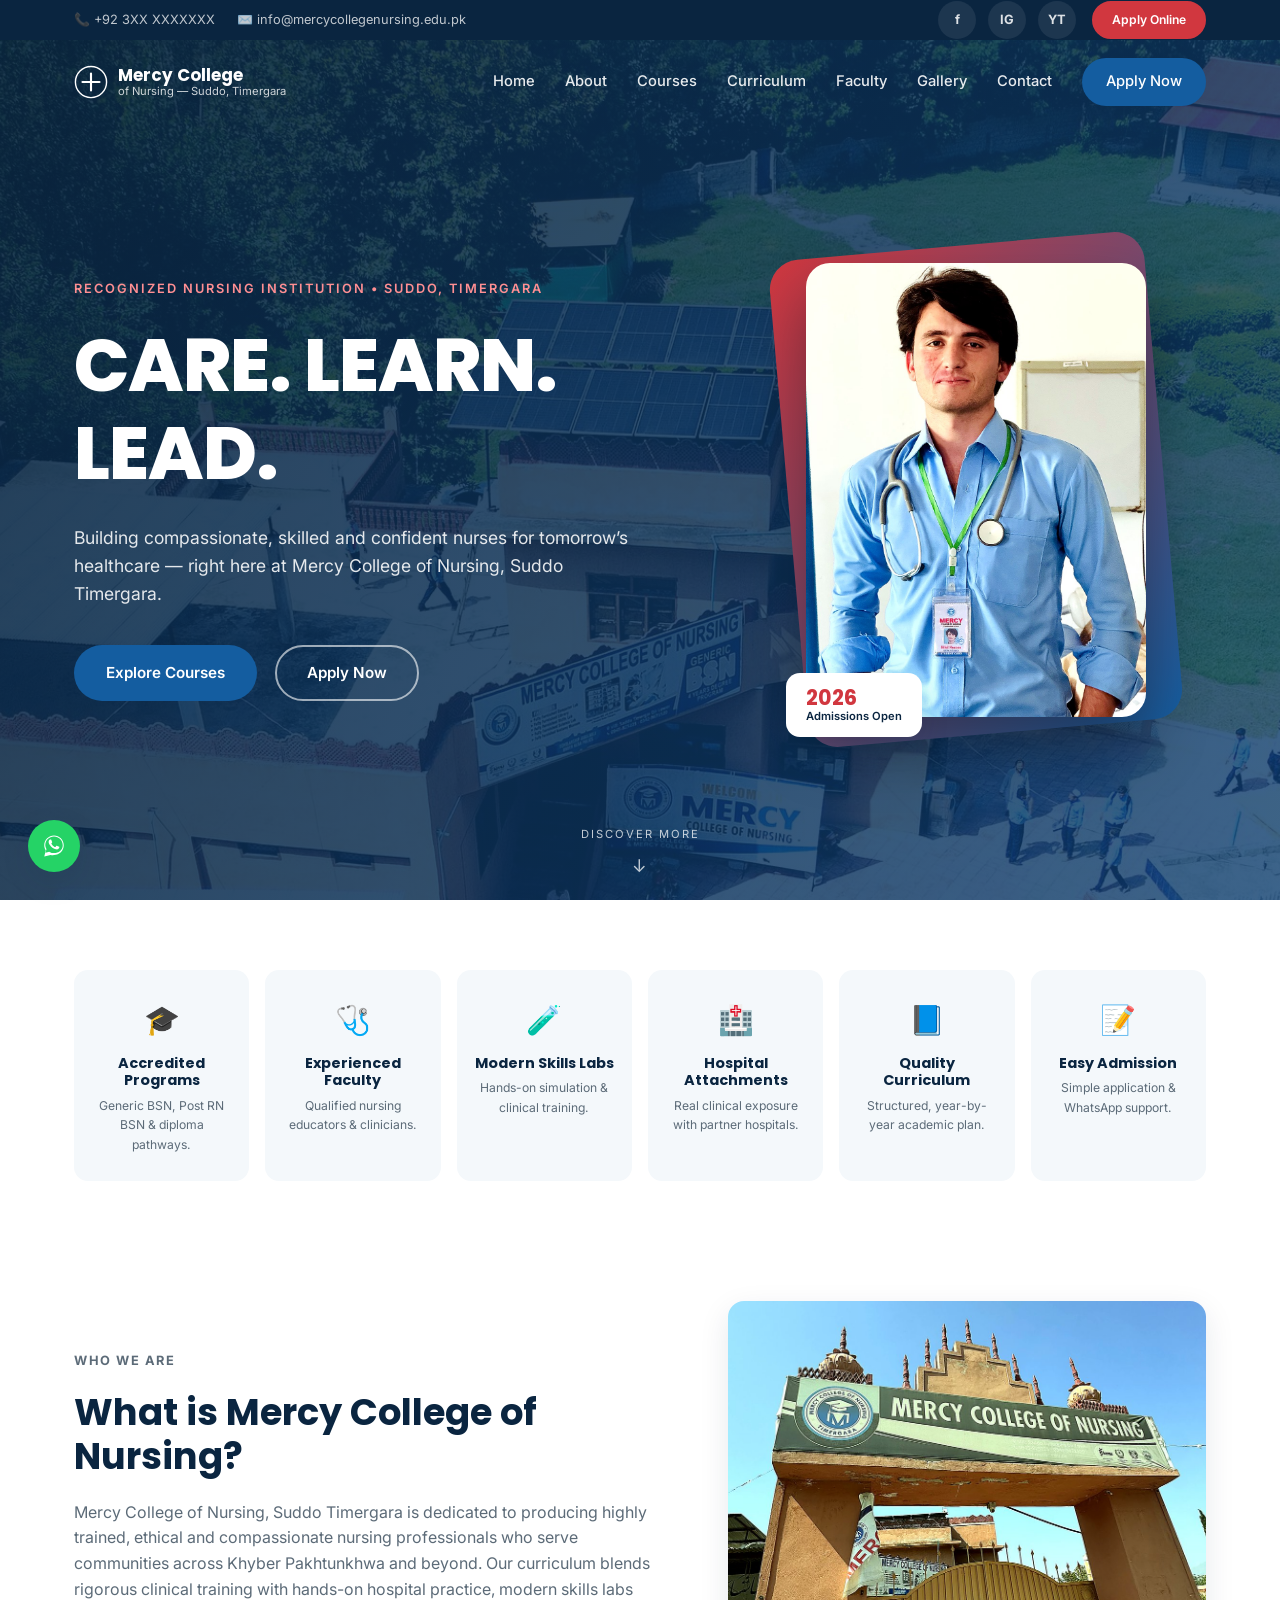
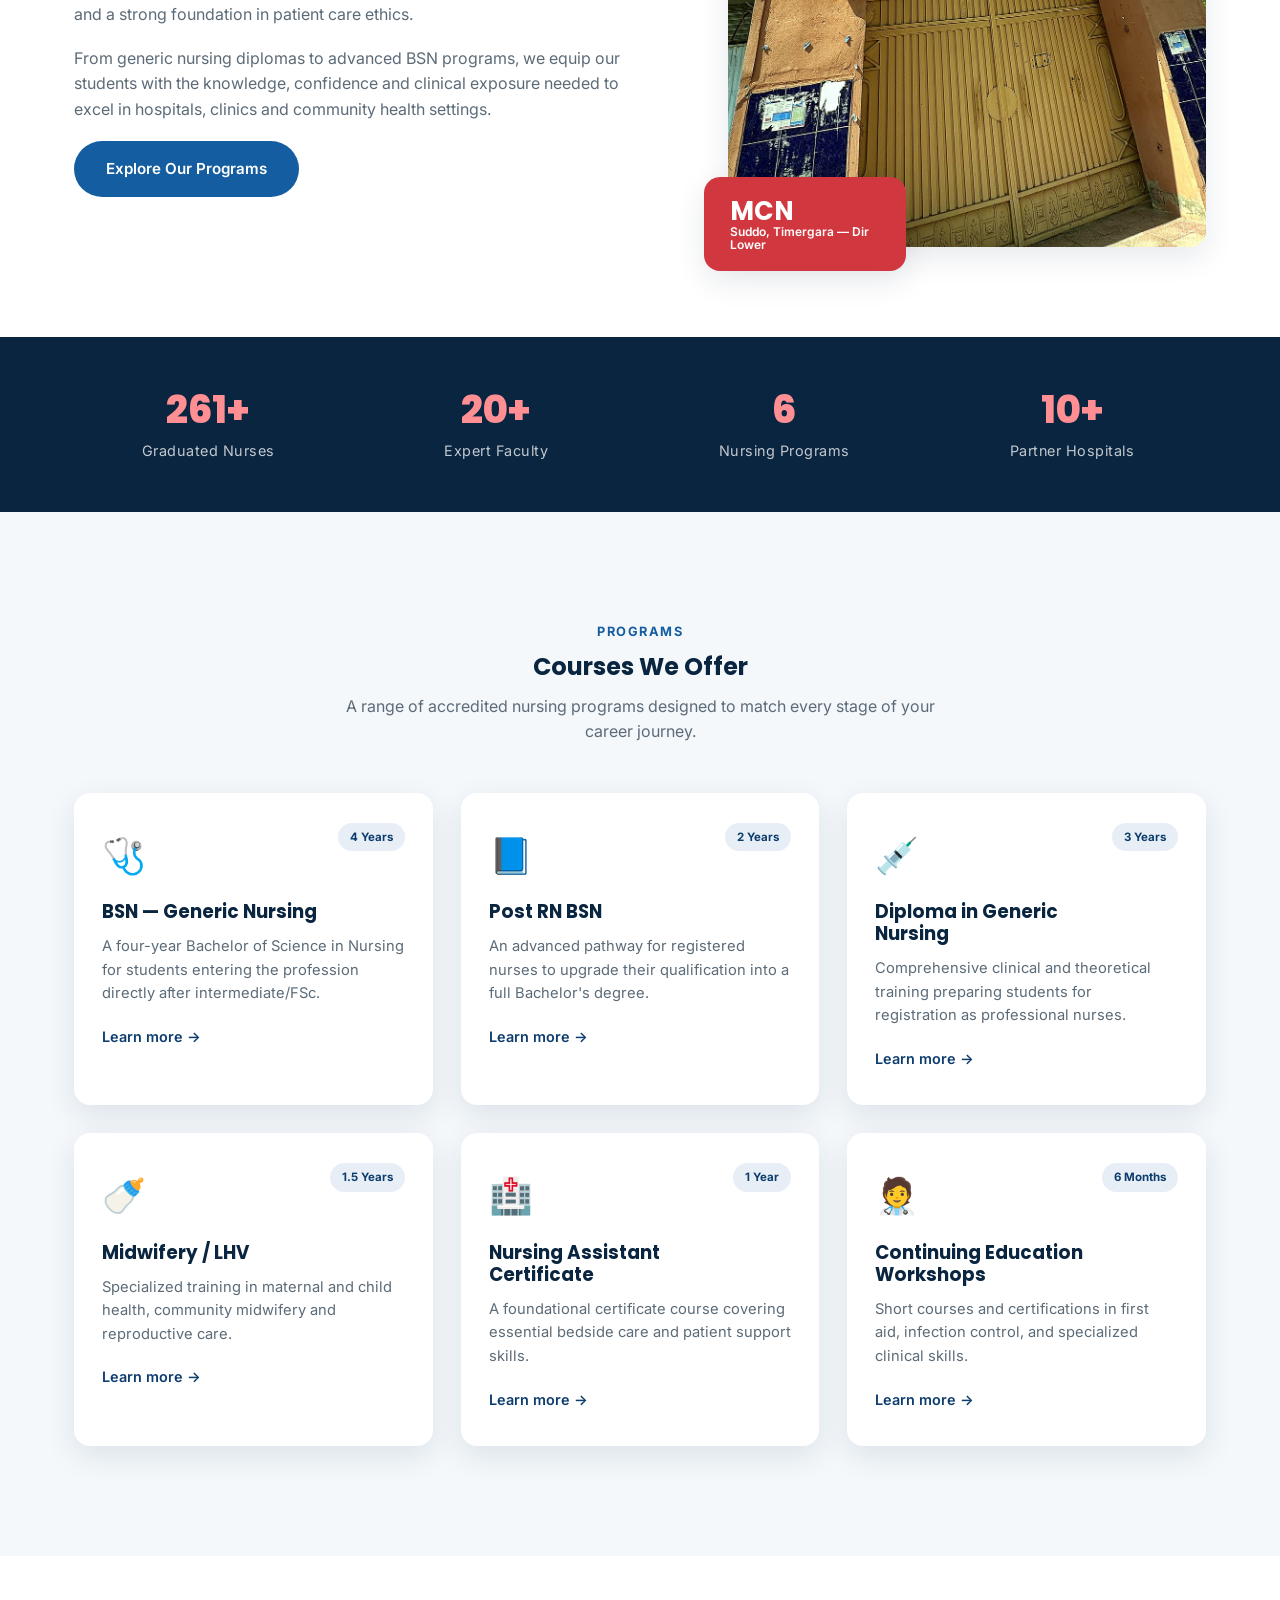
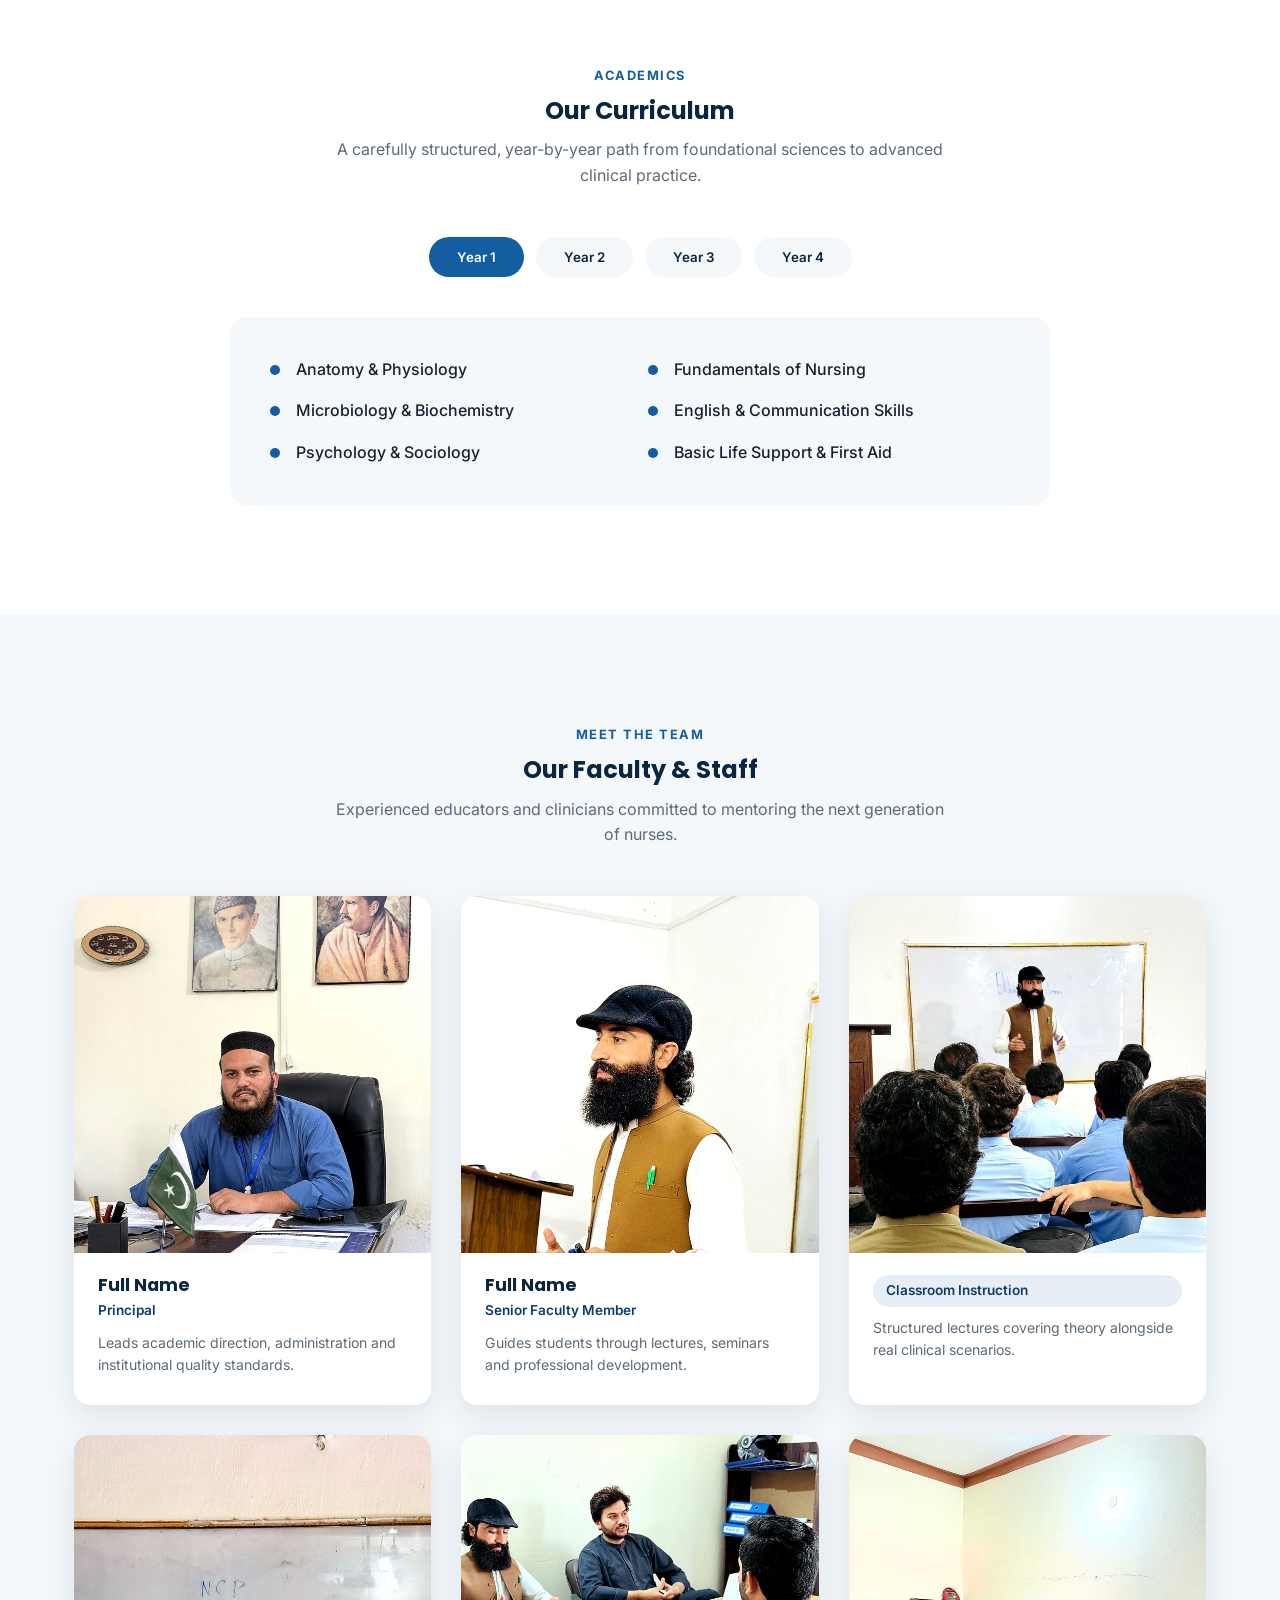
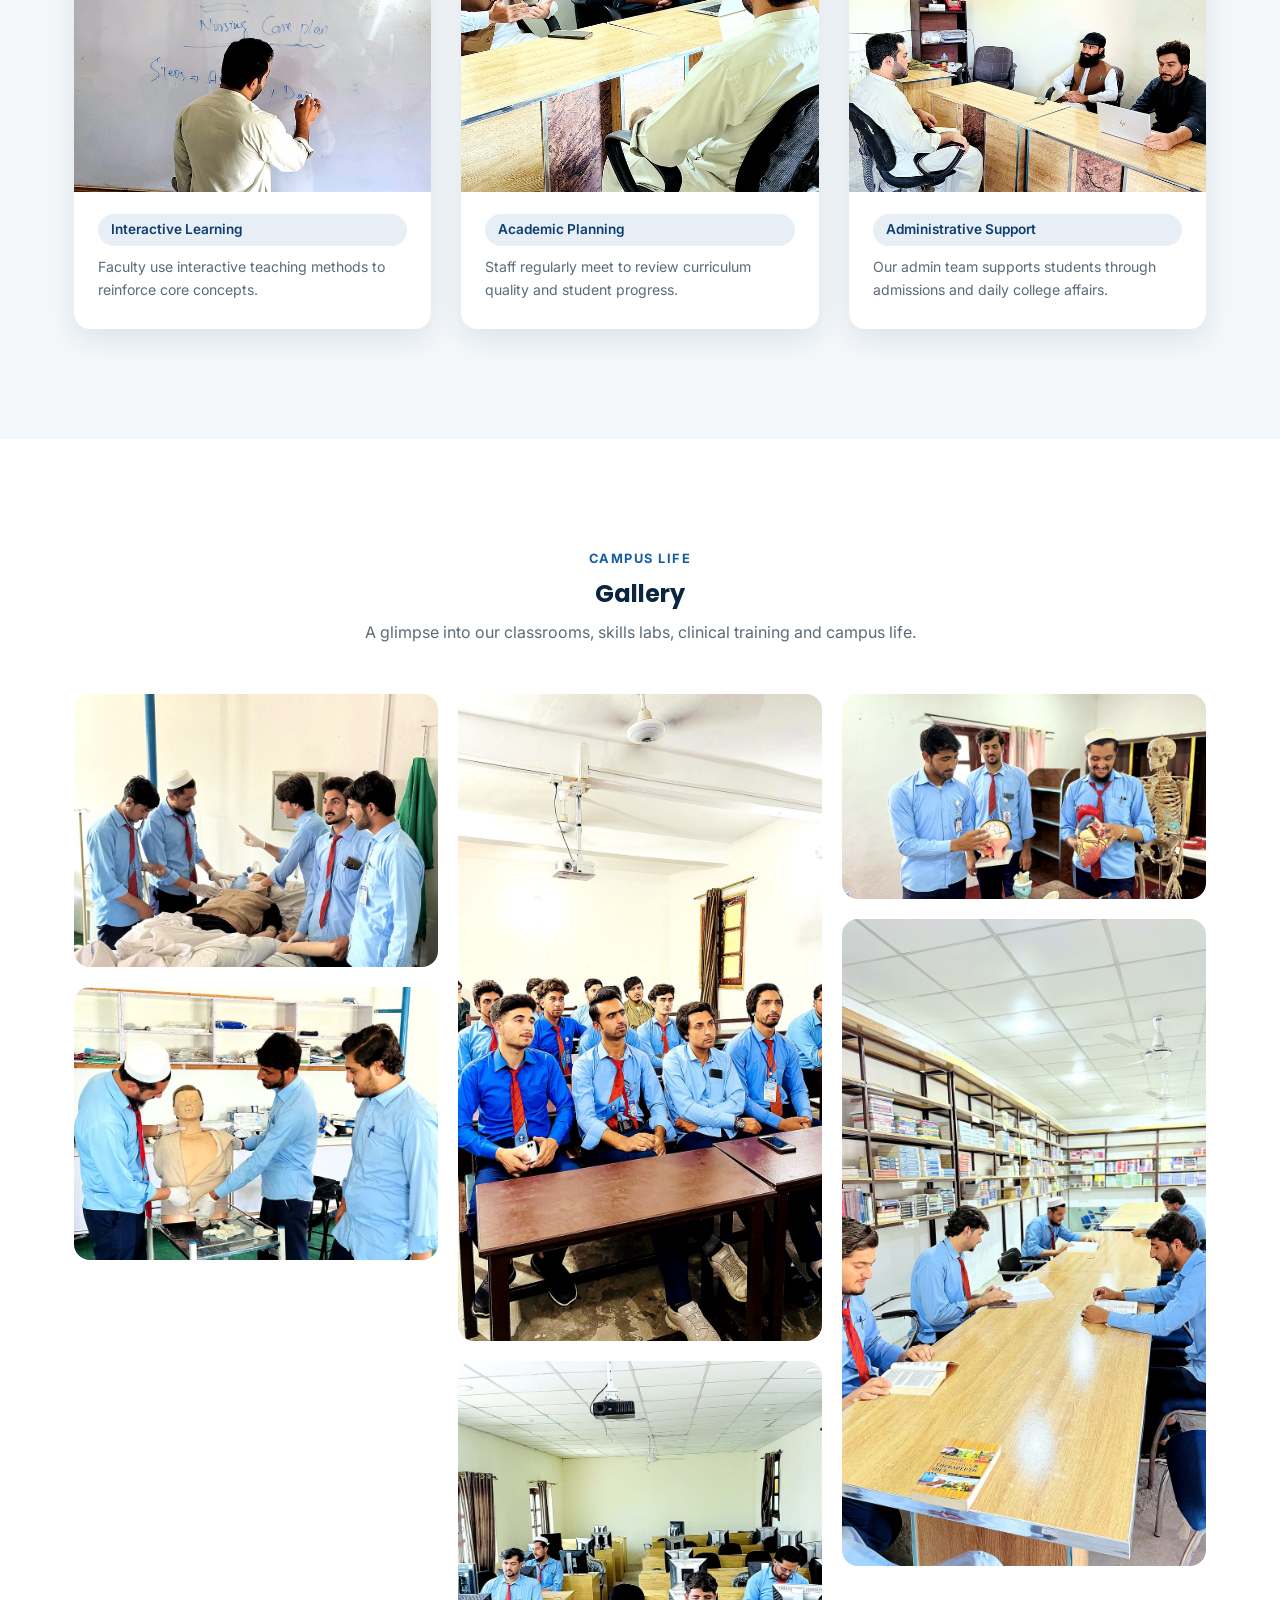
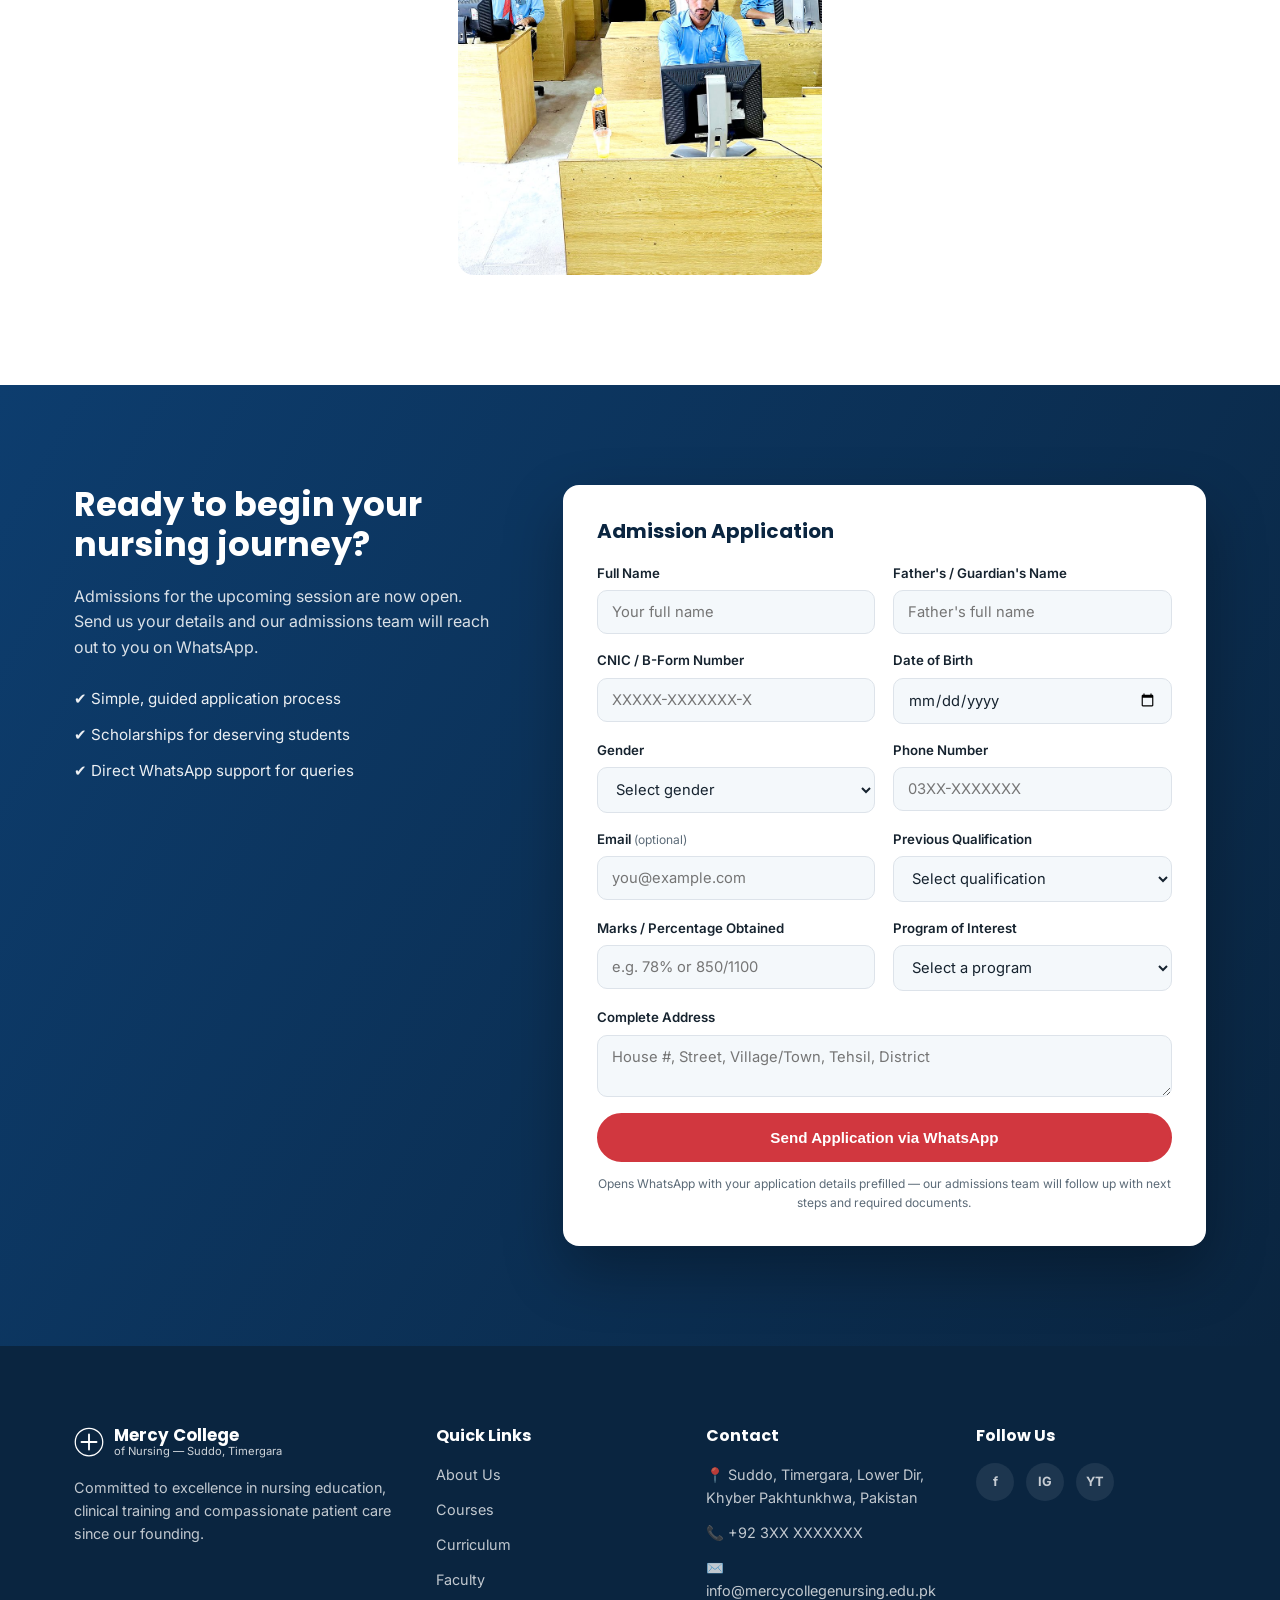
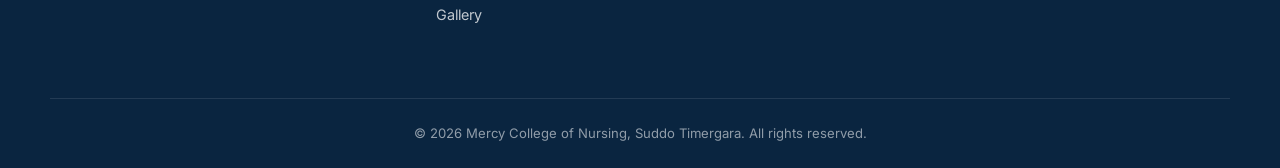
==== commit 58173f78: "updated.... added pictures etc" ====
--- a/index.html
+++ b/index.html
@@ -11,6 +11,24 @@
 <noscript><link rel="stylesheet" href="https://fonts.googleapis.com/css2?family=Poppins:wght@400;500;600;700;800&family=Inter:wght@400;500;600&display=swap"></noscript>
 </head>
 <body>
+
+<!-- ================= TOP BAR ================= -->
+<div class="top-bar" id="topBar">
+  <div class="container top-bar-inner">
+    <div class="top-bar-left">
+      <a href="tel:+923XXXXXXXXX">📞 +92 3XX XXXXXXX</a>
+      <a href="mailto:info@mercycollegenursing.edu.pk" class="hide-mobile">✉️ info@mercycollegenursing.edu.pk</a>
+    </div>
+    <div class="top-bar-right">
+      <div class="social-links top-social">
+        <a href="#" aria-label="Facebook">f</a>
+        <a href="#" aria-label="Instagram">IG</a>
+        <a href="#" aria-label="YouTube">YT</a>
+      </div>
+      <a href="#admissions" class="btn btn-tiny btn-accent">Apply Online</a>
+    </div>
+  </div>
+</div>
 
 <!-- ================= HEADER ================= -->
 <header class="site-header" id="header">
@@ -49,18 +67,66 @@
 <section class="hero" id="home">
   <div class="hero-bg"></div>
   <div class="container hero-inner">
-    <p class="eyebrow">Recognized Nursing Institution &bull; Timergara, Dir Lower</p>
-    <h1>CARE. LEARN.<br>LEAD.</h1>
-    <p class="hero-sub">Building compassionate, skilled and confident nurses for tomorrow&rsquo;s healthcare &mdash; right here at Mercy College of Nursing, Suddo Timergara.</p>
-    <div class="hero-actions">
-      <a href="#courses" class="btn btn-primary">Explore Courses</a>
-      <a href="#admissions" class="btn btn-ghost">Apply Now</a>
+    <div class="hero-text">
+      <p class="eyebrow">Recognized Nursing Institution &bull; Suddo, Timergara</p>
+      <h1>CARE. LEARN.<br>LEAD.</h1>
+      <p class="hero-sub">Building compassionate, skilled and confident nurses for tomorrow&rsquo;s healthcare &mdash; right here at Mercy College of Nursing, Suddo Timergara.</p>
+      <div class="hero-actions">
+        <a href="#courses" class="btn btn-primary">Explore Courses</a>
+        <a href="#admissions" class="btn btn-ghost">Apply Now</a>
+      </div>
+    </div>
+    <div class="hero-media">
+      <div class="hero-media-shape"></div>
+      <img src="img/web/hero-student.jpg" alt="Mercy College of Nursing student" width="1000" height="1333">
+      <div class="hero-media-badge">
+        <strong>2026</strong>
+        <span>Admissions Open</span>
+      </div>
     </div>
   </div>
   <a href="#about" class="scroll-cue" aria-label="Scroll down">
     <span>DISCOVER MORE</span>
     <div class="scroll-cue-arrow">&darr;</div>
   </a>
+</section>
+
+<!-- ================= QUICK ACCESS ================= -->
+<section class="quick-access">
+  <div class="container">
+    <div class="quick-grid">
+      <a href="#courses" class="quick-card">
+        <span class="quick-icon">🎓</span>
+        <h4>Accredited Programs</h4>
+        <p>Generic BSN, Post RN BSN &amp; diploma pathways.</p>
+      </a>
+      <a href="#faculty" class="quick-card">
+        <span class="quick-icon">🩺</span>
+        <h4>Experienced Faculty</h4>
+        <p>Qualified nursing educators &amp; clinicians.</p>
+      </a>
+      <a href="#gallery" class="quick-card">
+        <span class="quick-icon">🧪</span>
+        <h4>Modern Skills Labs</h4>
+        <p>Hands-on simulation &amp; clinical training.</p>
+      </a>
+      <a href="#about" class="quick-card">
+        <span class="quick-icon">🏥</span>
+        <h4>Hospital Attachments</h4>
+        <p>Real clinical exposure with partner hospitals.</p>
+      </a>
+      <a href="#curriculum" class="quick-card">
+        <span class="quick-icon">📘</span>
+        <h4>Quality Curriculum</h4>
+        <p>Structured, year-by-year academic plan.</p>
+      </a>
+      <a href="#admissions" class="quick-card">
+        <span class="quick-icon">📝</span>
+        <h4>Easy Admission</h4>
+        <p>Simple application &amp; WhatsApp support.</p>
+      </a>
+    </div>
+  </div>
 </section>
 
 <!-- ================= ABOUT ================= -->
@@ -74,10 +140,10 @@
       <a href="#courses" class="btn btn-primary">Explore Our Programs</a>
     </div>
     <div class="about-media">
-      <img src="https://placehold.co/560x640/0e7c7b/ffffff?text=Mercy+College+Campus" alt="Mercy College of Nursing campus">
+      <img src="img/web/about-gate.jpg" alt="Mercy College of Nursing campus gate" width="1000" height="1175" loading="lazy">
       <div class="about-badge">
-        <strong>25+</strong>
-        <span>Years of Nursing Excellence</span>
+        <strong>MCN</strong>
+        <span>Suddo, Timergara &mdash; Dir Lower</span>
       </div>
     </div>
   </div>
@@ -119,7 +185,7 @@
         <span class="badge">4 Years</span>
         <h3>BSN &mdash; Generic Nursing</h3>
         <p>A four-year Bachelor of Science in Nursing for students entering the profession directly after intermediate/FSc.</p>
-        <a href="#" class="card-link">Learn more &rarr;</a>
+        <a href="#admissions" class="card-link">Learn more &rarr;</a>
       </div>
 
       <div class="course-card">
@@ -127,7 +193,7 @@
         <span class="badge">2 Years</span>
         <h3>Post RN BSN</h3>
         <p>An advanced pathway for registered nurses to upgrade their qualification into a full Bachelor's degree.</p>
-        <a href="#" class="card-link">Learn more &rarr;</a>
+        <a href="#admissions" class="card-link">Learn more &rarr;</a>
       </div>
 
       <div class="course-card">
@@ -135,7 +201,7 @@
         <span class="badge">3 Years</span>
         <h3>Diploma in Generic Nursing</h3>
         <p>Comprehensive clinical and theoretical training preparing students for registration as professional nurses.</p>
-        <a href="#" class="card-link">Learn more &rarr;</a>
+        <a href="#admissions" class="card-link">Learn more &rarr;</a>
       </div>
 
       <div class="course-card">
@@ -143,7 +209,7 @@
         <span class="badge">1.5 Years</span>
         <h3>Midwifery / LHV</h3>
         <p>Specialized training in maternal and child health, community midwifery and reproductive care.</p>
-        <a href="#" class="card-link">Learn more &rarr;</a>
+        <a href="#admissions" class="card-link">Learn more &rarr;</a>
       </div>
 
       <div class="course-card">
@@ -151,7 +217,7 @@
         <span class="badge">1 Year</span>
         <h3>Nursing Assistant Certificate</h3>
         <p>A foundational certificate course covering essential bedside care and patient support skills.</p>
-        <a href="#" class="card-link">Learn more &rarr;</a>
+        <a href="#admissions" class="card-link">Learn more &rarr;</a>
       </div>
 
       <div class="course-card">
@@ -159,7 +225,7 @@
         <span class="badge">6 Months</span>
         <h3>Continuing Education Workshops</h3>
         <p>Short courses and certifications in first aid, infection control, and specialized clinical skills.</p>
-        <a href="#" class="card-link">Learn more &rarr;</a>
+        <a href="#admissions" class="card-link">Learn more &rarr;</a>
       </div>
 
     </div>
@@ -237,56 +303,52 @@
     <div class="faculty-grid">
 
       <div class="faculty-card">
-        <img src="https://placehold.co/300x300/0b2545/ffffff?text=Principal" alt="Principal">
-        <div class="faculty-info">
-          <h3>Dr. Full Name</h3>
-          <span>Principal</span>
-          <p>MSN, PhD Nursing &mdash; 20+ years in nursing education &amp; administration.</p>
-        </div>
-      </div>
-
-      <div class="faculty-card">
-        <img src="https://placehold.co/300x300/0e7c7b/ffffff?text=Vice+Principal" alt="Vice Principal">
+        <img src="img/web/faculty-principal.jpg" alt="Principal, Mercy College of Nursing" width="700" height="701" loading="lazy">
         <div class="faculty-info">
           <h3>Full Name</h3>
-          <span>Vice Principal</span>
-          <p>MSN &mdash; Specialist in clinical instruction &amp; curriculum design.</p>
+          <span>Principal</span>
+          <p>Leads academic direction, administration and institutional quality standards.</p>
         </div>
       </div>
 
       <div class="faculty-card">
-        <img src="https://placehold.co/300x300/0b2545/ffffff?text=Sr.+Lecturer" alt="Senior Lecturer">
+        <img src="img/web/faculty-speaker.jpg" alt="Senior faculty member, Mercy College of Nursing" width="700" height="701" loading="lazy">
         <div class="faculty-info">
           <h3>Full Name</h3>
-          <span>Senior Lecturer &mdash; Medical Surgical Nursing</span>
-          <p>BSN, RN &mdash; 12 years of clinical &amp; teaching experience.</p>
-        </div>
-      </div>
-
-      <div class="faculty-card">
-        <img src="https://placehold.co/300x300/0e7c7b/ffffff?text=Lecturer" alt="Lecturer">
+          <span>Senior Faculty Member</span>
+          <p>Guides students through lectures, seminars and professional development.</p>
+        </div>
+      </div>
+
+      <div class="faculty-card faculty-card-activity">
+        <img src="img/web/faculty-classroom1.jpg" alt="Classroom lecture in progress" width="700" height="700" loading="lazy">
         <div class="faculty-info">
-          <h3>Full Name</h3>
-          <span>Lecturer &mdash; Community Health</span>
-          <p>MPH, RN &mdash; Focused on public &amp; community health training.</p>
-        </div>
-      </div>
-
-      <div class="faculty-card">
-        <img src="https://placehold.co/300x300/0b2545/ffffff?text=Clinical+Instructor" alt="Clinical Instructor">
+          <span class="activity-tag">Classroom Instruction</span>
+          <p>Structured lectures covering theory alongside real clinical scenarios.</p>
+        </div>
+      </div>
+
+      <div class="faculty-card faculty-card-activity">
+        <img src="img/web/faculty-whiteboard1.jpg" alt="Interactive teaching session" width="700" height="700" loading="lazy">
         <div class="faculty-info">
-          <h3>Full Name</h3>
-          <span>Clinical Instructor</span>
-          <p>BSN, RN &mdash; Supervises hospital-based clinical rotations.</p>
-        </div>
-      </div>
-
-      <div class="faculty-card">
-        <img src="https://placehold.co/300x300/0e7c7b/ffffff?text=Admin+Officer" alt="Administrative Officer">
+          <span class="activity-tag">Interactive Learning</span>
+          <p>Faculty use interactive teaching methods to reinforce core concepts.</p>
+        </div>
+      </div>
+
+      <div class="faculty-card faculty-card-activity">
+        <img src="img/web/faculty-meeting1.jpg" alt="Academic planning meeting" width="700" height="700" loading="lazy">
         <div class="faculty-info">
-          <h3>Full Name</h3>
-          <span>Administration Officer</span>
-          <p>Oversees student affairs, admissions &amp; college operations.</p>
+          <span class="activity-tag">Academic Planning</span>
+          <p>Staff regularly meet to review curriculum quality and student progress.</p>
+        </div>
+      </div>
+
+      <div class="faculty-card faculty-card-activity">
+        <img src="img/web/faculty-office1.jpg" alt="Administrative office" width="700" height="700" loading="lazy">
+        <div class="faculty-info">
+          <span class="activity-tag">Administrative Support</span>
+          <p>Our admin team supports students through admissions and daily college affairs.</p>
         </div>
       </div>
 
@@ -299,28 +361,105 @@
   <div class="container">
     <p class="section-tag center">Campus Life</p>
     <h2 class="center">Gallery</h2>
-    <p class="section-lead center">A glimpse into our classrooms, skills labs, clinical training and campus events.</p>
+    <p class="section-lead center">A glimpse into our classrooms, skills labs, clinical training and campus life.</p>
 
     <div class="gallery-grid">
-      <img src="https://placehold.co/500x500/0e7c7b/ffffff?text=Skills+Lab" alt="Skills lab" data-full="https://placehold.co/1200x900/0e7c7b/ffffff?text=Skills+Lab">
-      <img src="https://placehold.co/500x700/0b2545/ffffff?text=Clinical+Training" alt="Clinical training" data-full="https://placehold.co/1200x1500/0b2545/ffffff?text=Clinical+Training">
-      <img src="https://placehold.co/500x500/13343b/ffffff?text=Classroom" alt="Classroom" data-full="https://placehold.co/1200x900/13343b/ffffff?text=Classroom">
-      <img src="https://placehold.co/500x700/0e7c7b/ffffff?text=Campus+Building" alt="Campus building" data-full="https://placehold.co/1200x1500/0e7c7b/ffffff?text=Campus+Building">
-      <img src="https://placehold.co/500x500/0b2545/ffffff?text=Convocation" alt="Convocation" data-full="https://placehold.co/1200x900/0b2545/ffffff?text=Convocation">
-      <img src="https://placehold.co/500x500/13343b/ffffff?text=Library" alt="Library" data-full="https://placehold.co/1200x900/13343b/ffffff?text=Library">
-    </div>
-  </div>
-</section>
-
-<!-- ================= ADMISSIONS CTA ================= -->
+      <img src="img/web/gallery-skills-lab.jpg" alt="Skills lab CPR training" loading="lazy" data-full="img/web/gallery-skills-lab.jpg">
+      <img src="img/web/gallery-clinical-training.jpg" alt="Clinical simulation training" loading="lazy" data-full="img/web/gallery-clinical-training.jpg">
+      <img src="img/web/gallery-classroom.jpg" alt="Students in classroom" loading="lazy" data-full="img/web/gallery-classroom.jpg">
+      <img src="img/web/gallery-computer-lab.jpg" alt="Computer lab session" loading="lazy" data-full="img/web/gallery-computer-lab.jpg">
+      <img src="img/web/gallery-anatomy-lab.jpg" alt="Anatomy lab with skeleton model" loading="lazy" data-full="img/web/gallery-anatomy-lab.jpg">
+      <img src="img/web/gallery-library.jpg" alt="Students studying in the library" loading="lazy" data-full="img/web/gallery-library.jpg">
+    </div>
+  </div>
+</section>
+
+<!-- ================= ADMISSIONS CTA / FORM ================= -->
 <section class="cta-banner" id="admissions">
-  <div class="container cta-inner">
-    <h2>Ready to begin your nursing journey?</h2>
-    <p>Admissions for the upcoming session are now open. Join Mercy College of Nursing and start building a career of care and impact.</p>
-    <div class="hero-actions">
-      <a href="#contact" class="btn btn-primary">Apply Now</a>
-      <a href="#courses" class="btn btn-ghost-dark">View Programs</a>
-    </div>
+  <div class="container cta-grid">
+    <div class="cta-copy">
+      <h2>Ready to begin your nursing journey?</h2>
+      <p>Admissions for the upcoming session are now open. Send us your details and our admissions team will reach out to you on WhatsApp.</p>
+      <ul class="cta-points">
+        <li>✔ Simple, guided application process</li>
+        <li>✔ Scholarships for deserving students</li>
+        <li>✔ Direct WhatsApp support for queries</li>
+      </ul>
+    </div>
+
+    <form class="cta-form" id="applyForm">
+      <h3>Admission Application</h3>
+
+      <div class="form-grid">
+        <label>
+          Full Name
+          <input type="text" name="name" placeholder="Your full name" required>
+        </label>
+        <label>
+          Father's / Guardian's Name
+          <input type="text" name="father" placeholder="Father's full name" required>
+        </label>
+        <label>
+          CNIC / B-Form Number
+          <input type="text" name="cnic" placeholder="XXXXX-XXXXXXX-X" required>
+        </label>
+        <label>
+          Date of Birth
+          <input type="date" name="dob" required>
+        </label>
+        <label>
+          Gender
+          <select name="gender" required>
+            <option value="" disabled selected>Select gender</option>
+            <option>Male</option>
+            <option>Female</option>
+          </select>
+        </label>
+        <label>
+          Phone Number
+          <input type="tel" name="phone" placeholder="03XX-XXXXXXX" required>
+        </label>
+        <label>
+          Email <span class="optional">(optional)</span>
+          <input type="email" name="email" placeholder="you@example.com">
+        </label>
+        <label>
+          Previous Qualification
+          <select name="qualification" required>
+            <option value="" disabled selected>Select qualification</option>
+            <option>Matric (Science)</option>
+            <option>FSc Pre-Medical</option>
+            <option>FSc Pre-Engineering</option>
+            <option>ICS / ICOM</option>
+            <option>FA</option>
+            <option>Other</option>
+          </select>
+        </label>
+        <label>
+          Marks / Percentage Obtained
+          <input type="text" name="marks" placeholder="e.g. 78% or 850/1100" required>
+        </label>
+        <label>
+          Program of Interest
+          <select name="program" required>
+            <option value="" disabled selected>Select a program</option>
+            <option>BSN &mdash; Generic Nursing</option>
+            <option>Post RN BSN</option>
+            <option>Diploma in Generic Nursing</option>
+            <option>Midwifery / LHV</option>
+            <option>Nursing Assistant Certificate</option>
+            <option>Continuing Education Workshops</option>
+          </select>
+        </label>
+        <label class="span-2">
+          Complete Address
+          <textarea name="address" rows="2" placeholder="House #, Street, Village/Town, Tehsil, District" required></textarea>
+        </label>
+      </div>
+
+      <button type="submit" class="btn btn-accent btn-block" id="applySubmitBtn">Send Application via WhatsApp</button>
+      <p class="cta-form-note" id="applyFormNote">Opens WhatsApp with your application details prefilled &mdash; our admissions team will follow up with next steps and required documents.</p>
+    </form>
   </div>
 </section>
 
@@ -376,6 +515,10 @@
   </div>
 </footer>
 
+<a href="https://wa.me/923XXXXXXXXX" class="whatsapp-float" target="_blank" rel="noopener" aria-label="Chat on WhatsApp">
+  <svg viewBox="0 0 32 32" width="26" height="26" fill="currentColor"><path d="M16.001 3C9.373 3 4 8.373 4 15c0 2.386.696 4.611 1.902 6.487L4 29l7.72-1.865A11.94 11.94 0 0 0 16.001 27C22.629 27 28 21.627 28 15S22.629 3 16.001 3zm0 21.75c-1.94 0-3.79-.51-5.4-1.47l-.387-.23-4.583 1.107 1.128-4.47-.253-.399A9.71 9.71 0 0 1 5.25 15c0-5.936 4.815-10.75 10.751-10.75S26.75 9.064 26.75 15 21.937 24.75 16.001 24.75zm5.907-8.05c-.324-.163-1.917-.946-2.214-1.055-.297-.108-.513-.163-.729.163-.216.325-.838 1.055-1.028 1.271-.19.217-.378.244-.702.082-.324-.163-1.369-.505-2.607-1.61-.964-.86-1.615-1.923-1.804-2.248-.19-.325-.02-.5.143-.663.146-.146.324-.38.487-.57.163-.19.216-.325.324-.542.108-.217.054-.407-.027-.57-.081-.163-.729-1.759-.999-2.408-.263-.632-.53-.546-.729-.556l-.62-.011c-.216 0-.567.081-.864.407-.297.325-1.134 1.108-1.134 2.703 0 1.596 1.161 3.137 1.323 3.354.163.216 2.286 3.491 5.538 4.897.774.334 1.377.534 1.848.683.776.247 1.483.212 2.042.129.623-.093 1.917-.784 2.187-1.542.27-.759.27-1.409.19-1.543-.08-.135-.297-.216-.62-.38z"/></svg>
+</a>
+
 <a href="#home" class="back-to-top" id="backToTop" aria-label="Back to top">&uarr;</a>
 
 <!-- Lightbox -->
--- a/css/style.css
+++ b/css/style.css
@@ -1,16 +1,18 @@
 /* ===================== Variables ===================== */
 :root{
-  --navy: #0b2545;
-  --navy-light: #123a63;
-  --teal: #0e7c7b;
-  --teal-dark: #0a5c5c;
-  --gold: #e0a817;
-  --bg-light: #f6f9f9;
+  --primary: #145da0;
+  --primary-dark: #0d3d6e;
+  --navy: #0a2540;
+  --accent: #d1373f;
+  --accent-dark: #ad2b32;
+  --bg-light: #f4f8fb;
   --bg-white: #ffffff;
-  --text-dark: #10241f;
-  --text-muted: #5a6b6a;
+  --text-dark: #16232f;
+  --text-muted: #5c6b78;
   --radius: 16px;
-  --shadow: 0 10px 30px rgba(11,37,69,0.08);
+  --shadow: 0 10px 30px rgba(10,37,64,0.1);
+  --topbar-h: 40px;
+  --header-h: 84px;
   --font-head: 'Poppins', 'Segoe UI', sans-serif;
   --font-body: 'Inter', 'Segoe UI', sans-serif;
 }
@@ -49,7 +51,7 @@
 .center{ text-align:center; margin-left:auto; margin-right:auto; }
 
 .section-tag{
-  color: var(--teal);
+  color: var(--primary);
   font-weight: 700;
   letter-spacing: 1.5px;
   text-transform: uppercase;
@@ -73,14 +75,26 @@
   font-size: 0.95rem;
   transition: all 0.25s ease;
   border: 2px solid transparent;
+  cursor: pointer;
 }
 
 .btn-primary{
-  background: var(--teal);
+  background: var(--primary);
   color: #fff;
 }
 .btn-primary:hover{
-  background: var(--teal-dark);
+  background: var(--primary-dark);
+  transform: translateY(-2px);
+}
+
+.btn-accent{
+  background: var(--accent);
+  color: #fff;
+  border-color: var(--accent);
+}
+.btn-accent:hover{
+  background: var(--accent-dark);
+  border-color: var(--accent-dark);
   transform: translateY(-2px);
 }
 
@@ -94,11 +108,11 @@
 }
 
 .btn-ghost-dark{
-  border-color: rgba(11,37,69,0.3);
+  border-color: rgba(10,37,64,0.3);
   color: var(--navy);
 }
 .btn-ghost-dark:hover{
-  background: rgba(11,37,69,0.06);
+  background: rgba(10,37,64,0.06);
 }
 
 .btn-small{
@@ -106,20 +120,66 @@
   font-size: 0.85rem;
 }
 
+.btn-tiny{
+  padding: 7px 18px;
+  font-size: 0.76rem;
+}
+
+.btn-block{
+  width: 100%;
+  text-align: center;
+}
+
+/* ===================== Top bar ===================== */
+.top-bar{
+  position: fixed;
+  top: 0; left:0; right:0;
+  height: var(--topbar-h);
+  background: var(--navy);
+  color: rgba(255,255,255,0.85);
+  font-size: 0.8rem;
+  z-index: 1000;
+  transition: transform 0.3s ease;
+}
+.top-bar.hide{ transform: translateY(-100%); }
+
+.top-bar-inner{
+  height: 100%;
+  display:flex;
+  align-items:center;
+  justify-content: space-between;
+}
+
+.top-bar-left{ display:flex; gap: 22px; }
+.top-bar-left a{ color: inherit; opacity:0.88; transition: opacity 0.2s ease; }
+.top-bar-left a:hover{ opacity:1; }
+
+.top-bar-right{ display:flex; align-items:center; gap: 16px; }
+
+.top-social{ display:flex; gap: 8px; }
+.top-social a{
+  width: 24px; height:24px;
+  font-size: 0.62rem;
+  background: rgba(255,255,255,0.12);
+}
+.top-social a:hover{ background: var(--accent); }
+
 /* ===================== Header ===================== */
 .site-header{
   position: fixed;
-  top:0; left:0; right:0;
+  top: var(--topbar-h);
+  left:0; right:0;
   z-index: 999;
   background: transparent;
-  transition: all 0.3s ease;
+  transition: all 0.3s ease, top 0.3s ease;
   padding: 18px 0;
 }
 
 .site-header.scrolled{
-  background: rgba(255,255,255,0.96);
+  top: 0;
+  background: rgba(255,255,255,0.97);
   backdrop-filter: blur(8px);
-  box-shadow: 0 4px 20px rgba(0,0,0,0.06);
+  box-shadow: 0 4px 20px rgba(0,0,0,0.08);
   padding: 10px 0;
 }
 
@@ -192,28 +252,31 @@
   position:absolute;
   inset:0;
   background:
-    radial-gradient(circle at 20% 20%, rgba(14,124,123,0.55), transparent 45%),
-    radial-gradient(circle at 80% 80%, rgba(224,168,23,0.25), transparent 40%),
-    linear-gradient(135deg, #0b2545 0%, #0a3350 55%, #0e7c7b 130%);
+    linear-gradient(120deg, rgba(10,37,64,0.90), rgba(13,61,110,0.80)),
+    url('../img/web/hero-campus.jpg') center/cover no-repeat;
   z-index:-1;
 }
 
 .hero-inner{
-  padding-top: 100px;
-  max-width: 820px;
+  padding-top: calc(var(--topbar-h) + 100px);
+  padding-bottom: 60px;
+  display:grid;
+  grid-template-columns: 1.15fr 0.85fr;
+  gap: 50px;
+  align-items:center;
 }
 
 .eyebrow{
   text-transform: uppercase;
   letter-spacing: 2px;
   font-size: 0.8rem;
-  color: var(--gold);
+  color: #ff8f93;
   font-weight:600;
   margin-bottom: 22px;
 }
 
 .hero h1{
-  font-size: clamp(3rem, 8vw, 5.5rem);
+  font-size: clamp(2.6rem, 6vw, 4.6rem);
   font-weight: 800;
   color: #fff;
   letter-spacing: -1px;
@@ -223,7 +286,7 @@
   margin: 26px 0 36px;
   font-size: 1.1rem;
   max-width: 560px;
-  color: rgba(255,255,255,0.85);
+  color: rgba(255,255,255,0.88);
 }
 
 .hero-actions{
@@ -232,9 +295,49 @@
   flex-wrap: wrap;
 }
 
+.hero-media{
+  position: relative;
+  justify-self: center;
+}
+.hero-media-shape{
+  position:absolute;
+  inset: -18px;
+  background: linear-gradient(135deg, var(--accent), var(--primary));
+  border-radius: 30px;
+  transform: rotate(-5deg);
+  z-index: 1;
+}
+.hero-media img{
+  position: relative;
+  z-index: 2;
+  width: 100%;
+  height: auto;
+  max-width: 340px;
+  border-radius: 24px;
+  box-shadow: 0 30px 60px rgba(0,0,0,0.35);
+  object-fit: cover;
+  aspect-ratio: 3/4;
+}
+.hero-media-badge{
+  position:absolute;
+  bottom: -20px;
+  left: -20px;
+  z-index: 3;
+  background:#fff;
+  color: var(--navy);
+  padding: 14px 20px;
+  border-radius: 14px;
+  box-shadow: var(--shadow);
+  display:flex;
+  flex-direction:column;
+  line-height:1.1;
+}
+.hero-media-badge strong{ font-size: 1.3rem; font-family: var(--font-head); color: var(--accent); }
+.hero-media-badge span{ font-size: 0.7rem; font-weight:600; }
+
 .scroll-cue{
   position:absolute;
-  bottom: 36px;
+  bottom: 20px;
   left: 50%;
   transform: translateX(-50%);
   display:flex;
@@ -254,9 +357,41 @@
   50%{ transform: translateY(8px); }
 }
 
+/* ===================== Quick Access ===================== */
+.quick-access{
+  padding: 70px 0 20px;
+  background: var(--bg-white);
+}
+.quick-grid{
+  display:grid;
+  grid-template-columns: repeat(6, 1fr);
+  gap: 16px;
+}
+.quick-card{
+  background: var(--bg-light);
+  border-radius: 14px;
+  padding: 26px 16px;
+  text-align:center;
+  border: 1.5px solid transparent;
+  transition: all 0.25s ease;
+}
+.quick-card:hover{
+  background:#fff;
+  border-color: var(--primary);
+  box-shadow: var(--shadow);
+  transform: translateY(-5px);
+}
+.quick-icon{
+  font-size: 1.8rem;
+  display:block;
+  margin-bottom: 12px;
+}
+.quick-card h4{ font-size: 0.9rem; margin-bottom: 6px; }
+.quick-card p{ font-size: 0.76rem; color: var(--text-muted); }
+
 /* ===================== About ===================== */
 .about{
-  padding: 120px 0 0;
+  padding: 100px 0 0;
   background: var(--bg-white);
 }
 
@@ -277,13 +412,17 @@
 .about-media img{
   border-radius: var(--radius);
   box-shadow: var(--shadow);
+  width: 100%;
+  height: auto;
+  aspect-ratio: 0.875;
+  object-fit: cover;
 }
 .about-badge{
   position:absolute;
   bottom: -24px;
   left: -24px;
-  background: var(--gold);
-  color: var(--navy);
+  background: var(--accent);
+  color: #fff;
   padding: 20px 26px;
   border-radius: var(--radius);
   box-shadow: var(--shadow);
@@ -291,8 +430,8 @@
   flex-direction:column;
   line-height:1.1;
 }
-.about-badge strong{ font-size: 1.8rem; font-family: var(--font-head); }
-.about-badge span{ font-size: 0.75rem; font-weight:600; max-width: 140px; }
+.about-badge strong{ font-size: 1.6rem; font-family: var(--font-head); }
+.about-badge span{ font-size: 0.75rem; font-weight:600; max-width: 150px; }
 
 .stats-strip{
   background: var(--navy);
@@ -305,7 +444,7 @@
   text-align:center;
 }
 .stat h3{
-  color: var(--gold);
+  color: #ff8f93;
   font-size: 2.4rem;
   font-weight: 800;
 }
@@ -338,7 +477,7 @@
 }
 .course-card:hover{
   transform: translateY(-8px);
-  box-shadow: 0 18px 40px rgba(11,37,69,0.14);
+  box-shadow: 0 18px 40px rgba(10,37,64,0.16);
 }
 
 .course-icon{
@@ -362,8 +501,8 @@
   position:absolute;
   top: 30px;
   right: 28px;
-  background: rgba(14,124,123,0.1);
-  color: var(--teal-dark);
+  background: rgba(20,93,160,0.1);
+  color: var(--primary-dark);
   font-size: 0.72rem;
   font-weight:700;
   padding: 5px 12px;
@@ -371,7 +510,7 @@
 }
 
 .card-link{
-  color: var(--teal-dark);
+  color: var(--primary-dark);
   font-weight:600;
   font-size: 0.9rem;
 }
@@ -404,7 +543,7 @@
   transition: all 0.25s ease;
 }
 .tab-btn.active, .tab-btn:hover{
-  background: var(--teal);
+  background: var(--primary);
   color: #fff;
 }
 
@@ -440,7 +579,7 @@
   left:0; top: 8px;
   width: 10px; height: 10px;
   border-radius: 50%;
-  background: var(--teal);
+  background: var(--primary);
 }
 
 /* ===================== Faculty ===================== */
@@ -464,18 +603,29 @@
 }
 .faculty-card:hover{ transform: translateY(-6px); }
 
-.faculty-card img{ width:100%; aspect-ratio: 1/1; object-fit: cover; }
+.faculty-card img{ width:100%; height:auto; aspect-ratio: 1/1; object-fit: cover; }
 
 .faculty-info{ padding: 22px 24px 28px; }
 .faculty-info h3{ font-size: 1.1rem; margin-bottom: 4px; }
 .faculty-info span{
   display:block;
-  color: var(--teal-dark);
+  color: var(--primary-dark);
   font-weight:600;
   font-size: 0.85rem;
   margin-bottom: 10px;
 }
 .faculty-info p{ color: var(--text-muted); font-size: 0.88rem; }
+
+.activity-tag{
+  display:inline-block;
+  background: rgba(20,93,160,0.1);
+  color: var(--primary-dark);
+  font-weight:700;
+  font-size: 0.78rem;
+  padding: 5px 13px;
+  border-radius: 100px;
+  margin-bottom: 10px;
+}
 
 /* ===================== Gallery ===================== */
 .gallery{
@@ -503,7 +653,7 @@
 .lightbox{
   position: fixed;
   inset:0;
-  background: rgba(11,37,69,0.92);
+  background: rgba(10,37,64,0.92);
   display:none;
   align-items:center;
   justify-content:center;
@@ -525,16 +675,72 @@
   cursor:pointer;
 }
 
-/* ===================== CTA Banner ===================== */
+/* ===================== CTA Banner / Form ===================== */
 .cta-banner{
-  background: linear-gradient(120deg, var(--teal-dark), var(--navy));
-  padding: 90px 0;
+  background: linear-gradient(120deg, var(--primary-dark), var(--navy));
+  padding: 100px 0;
   color:#fff;
 }
-.cta-inner{ text-align:center; max-width: 700px; margin:0 auto; }
-.cta-inner h2{ color:#fff; font-size: 2.1rem; margin-bottom: 18px; }
-.cta-inner p{ color: rgba(255,255,255,0.85); margin-bottom: 34px; }
-.cta-inner .hero-actions{ justify-content:center; }
+.cta-grid{
+  display:grid;
+  grid-template-columns: 0.8fr 1.2fr;
+  gap: 60px;
+  align-items:start;
+}
+.cta-copy h2{ color:#fff; font-size: 2.1rem; margin-bottom: 18px; }
+.cta-copy p{ color: rgba(255,255,255,0.85); margin-bottom: 26px; }
+.cta-points{ display:flex; flex-direction:column; gap: 12px; }
+.cta-points li{ color: rgba(255,255,255,0.92); font-size: 0.95rem; }
+
+.cta-form{
+  background: #fff;
+  color: var(--text-dark);
+  border-radius: var(--radius);
+  padding: 34px;
+  box-shadow: 0 25px 60px rgba(0,0,0,0.3);
+}
+.cta-form h3{ margin-bottom: 20px; font-size: 1.25rem; }
+
+.form-grid{
+  display:grid;
+  grid-template-columns: 1fr 1fr;
+  column-gap: 18px;
+}
+
+.cta-form label{
+  display:block;
+  font-size: 0.83rem;
+  font-weight:600;
+  color: var(--text-dark);
+  margin-bottom: 16px;
+}
+.form-grid label.span-2{ grid-column: 1 / -1; }
+
+.optional{ font-weight:400; color: var(--text-muted); font-size: 0.75rem; }
+
+.cta-form input, .cta-form select, .cta-form textarea{
+  display:block;
+  width: 100%;
+  margin-top: 6px;
+  padding: 12px 14px;
+  border-radius: 10px;
+  border: 1.5px solid #dde3ea;
+  font-family: var(--font-body);
+  font-size: 0.92rem;
+  background: var(--bg-light);
+  color: var(--text-dark);
+}
+.cta-form textarea{ resize: vertical; min-height: 46px; }
+.cta-form input:focus, .cta-form select:focus, .cta-form textarea:focus{
+  outline: none;
+  border-color: var(--primary);
+}
+.cta-form-note{
+  margin-top: 12px;
+  font-size: 0.75rem;
+  color: var(--text-muted);
+  text-align:center;
+}
 
 /* ===================== Footer ===================== */
 .site-footer{
@@ -565,7 +771,7 @@
   color: rgba(255,255,255,0.75);
   transition: color 0.2s ease;
 }
-.footer-col a:hover{ color: var(--gold); }
+.footer-col a:hover{ color: #ff8f93; }
 
 .social-links{ display:flex; gap: 12px; }
 .social-links a{
@@ -576,7 +782,7 @@
   font-size: 0.8rem;
   font-weight:700;
 }
-.social-links a:hover{ background: var(--teal); color:#fff; }
+.social-links a:hover{ background: var(--primary); color:#fff; }
 
 .footer-bottom{
   text-align:center;
@@ -585,14 +791,14 @@
   color: rgba(255,255,255,0.55);
 }
 
-/* ===================== Back to top ===================== */
+/* ===================== Floating buttons ===================== */
 .back-to-top{
   position: fixed;
   bottom: 28px;
   right: 28px;
   width: 46px;
   height: 46px;
-  background: var(--teal);
+  background: var(--primary);
   color:#fff;
   border-radius: 50%;
   display:flex;
@@ -606,7 +812,25 @@
   z-index: 500;
 }
 .back-to-top.visible{ opacity:1; pointer-events:auto; }
-.back-to-top:hover{ background: var(--teal-dark); transform: translateY(-4px); }
+.back-to-top:hover{ background: var(--primary-dark); transform: translateY(-4px); }
+
+.whatsapp-float{
+  position: fixed;
+  bottom: 28px;
+  left: 28px;
+  width: 52px;
+  height: 52px;
+  background: #25D366;
+  color: #fff;
+  border-radius: 50%;
+  display:flex;
+  align-items:center;
+  justify-content:center;
+  box-shadow: var(--shadow);
+  z-index: 500;
+  transition: transform 0.3s ease;
+}
+.whatsapp-float:hover{ transform: translateY(-4px) scale(1.05); }
 
 /* ===================== Reveal animation ===================== */
 .reveal{
@@ -621,15 +845,33 @@
 
 /* ===================== Responsive ===================== */
 @media (max-width: 960px){
+  .hero-inner{ grid-template-columns: 1fr; text-align:center; }
+  .hero-actions{ justify-content:center; }
+  .hero-media{ order:-1; max-width: 260px; margin: 0 auto; }
+  .hero-sub{ margin-left:auto; margin-right:auto; }
+
+  .quick-grid{ grid-template-columns: repeat(3, 1fr); }
+
   .about-grid{ grid-template-columns: 1fr; }
-  .about-media{ order:-1; }
+  .about-media{ order:-1; max-width: 420px; margin: 0 auto; }
   .course-grid{ grid-template-columns: repeat(2, 1fr); }
   .faculty-grid{ grid-template-columns: repeat(2, 1fr); }
   .gallery-grid{ columns: 2; }
+  .cta-grid{ grid-template-columns: 1fr; }
   .footer-grid{ grid-template-columns: 1fr 1fr; }
 }
 
+@media (max-width: 560px){
+  .form-grid{ grid-template-columns: 1fr; }
+}
+
 @media (max-width: 720px){
+  .hide-mobile{ display:none; }
+  .top-bar{ font-size: 0.72rem; }
+  .top-bar-left{ gap: 14px; }
+  .top-social{ display:none; }
+  .top-bar-right{ gap: 10px; }
+
   .nav-toggle{ display:flex; }
   .main-nav{
     position: fixed;
@@ -649,6 +891,7 @@
   .main-nav.open{ transform: translateX(0); }
   .main-nav a{ color:#fff !important; font-size: 1.05rem; }
 
+  .quick-grid{ grid-template-columns: repeat(2, 1fr); }
   .stats-grid{ grid-template-columns: 1fr 1fr; gap: 30px; }
   .course-grid{ grid-template-columns: 1fr; }
   .faculty-grid{ grid-template-columns: 1fr; }
@@ -657,4 +900,6 @@
   .tab-panel ul{ grid-template-columns: 1fr; }
   .tab-buttons{ gap: 8px; }
   .tab-btn{ padding: 10px 18px; font-size: 0.85rem; }
-}
+  .whatsapp-float{ width:46px; height:46px; bottom:22px; left:22px; }
+  .back-to-top{ width:42px; height:42px; bottom:22px; right:22px; }
+}
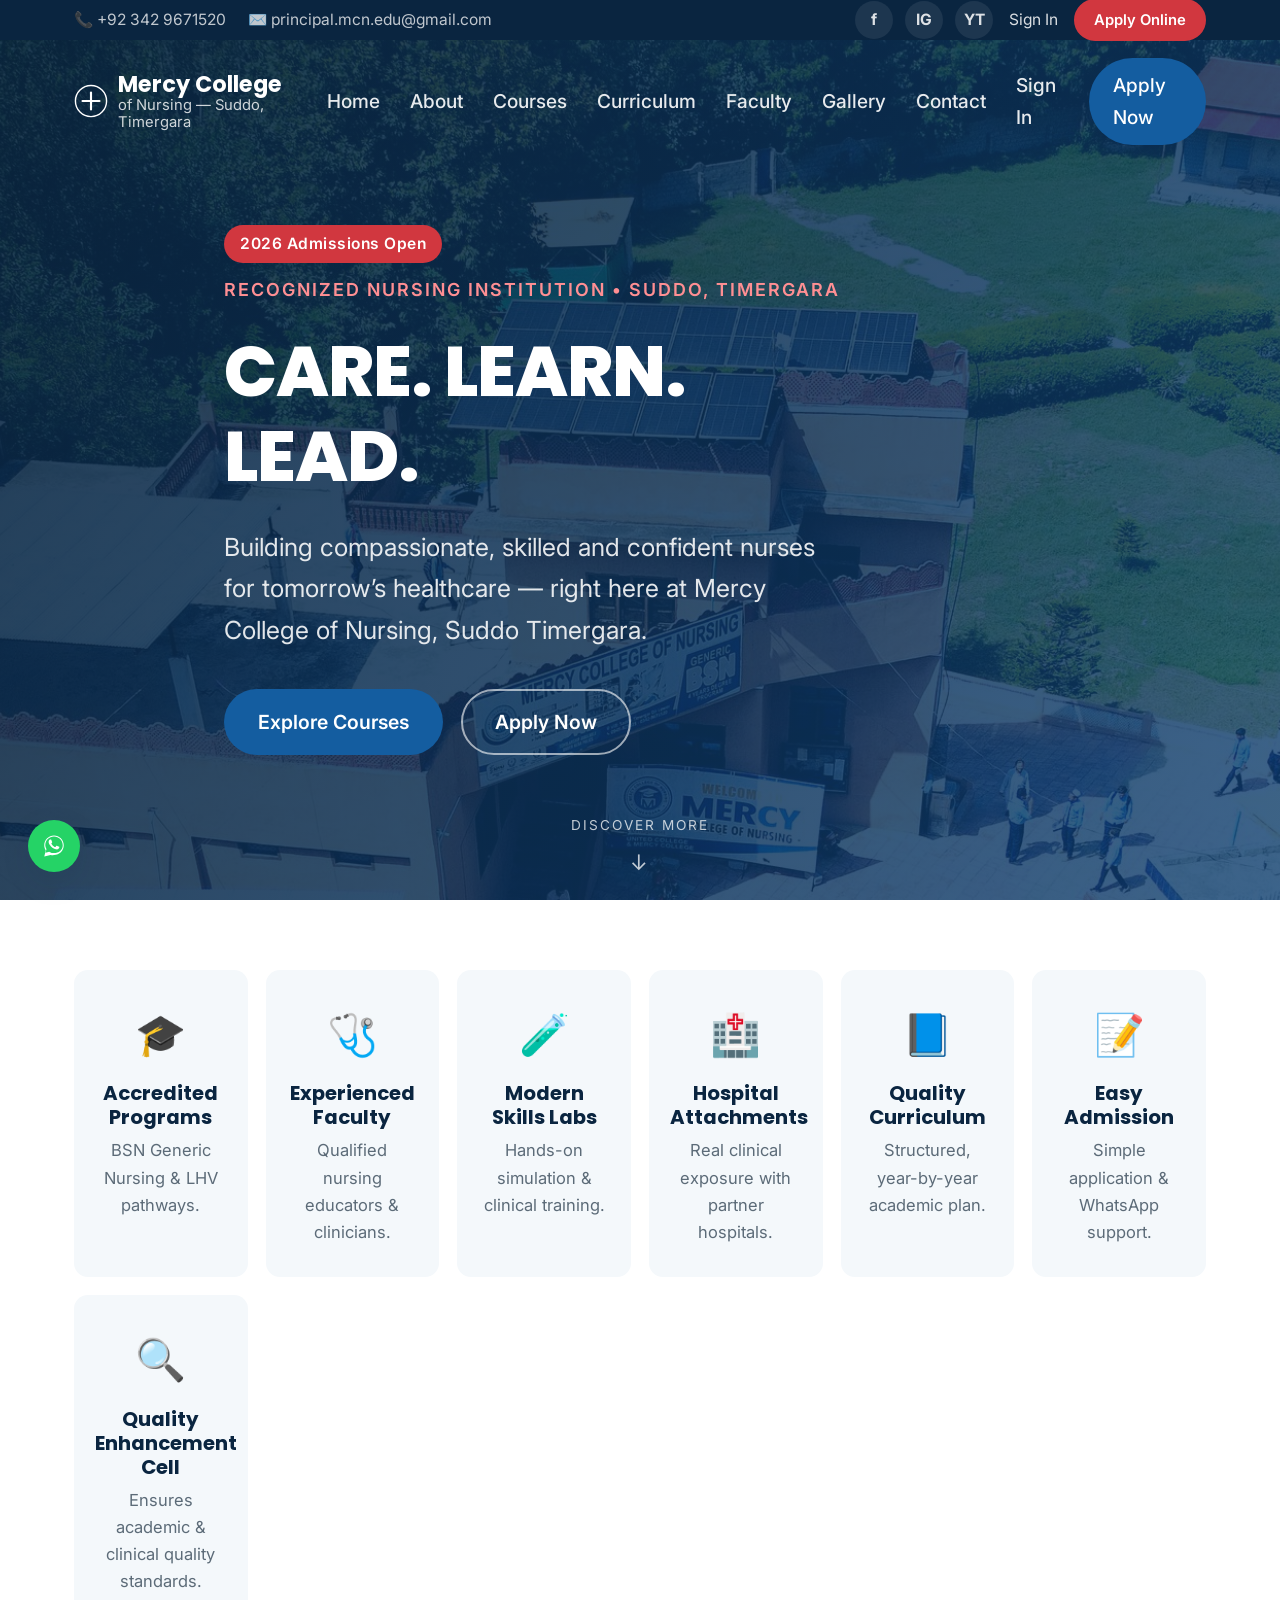
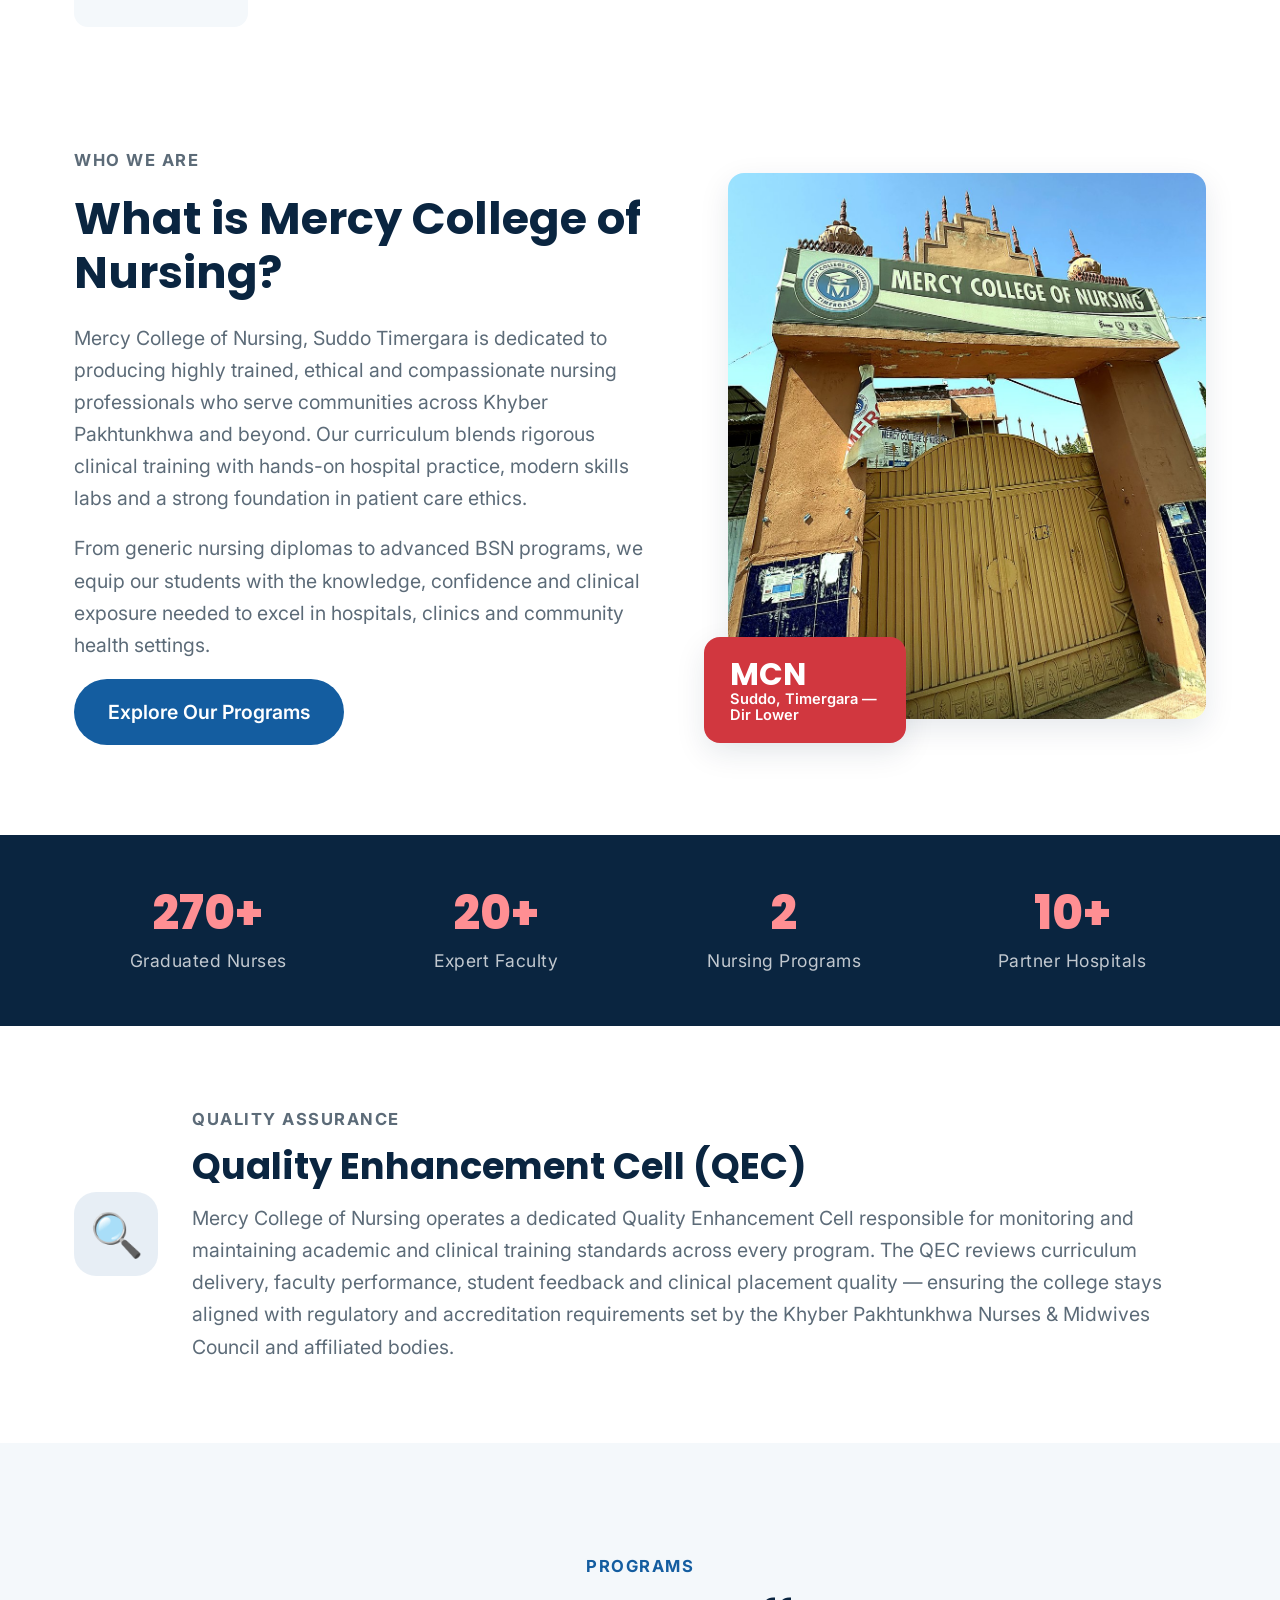
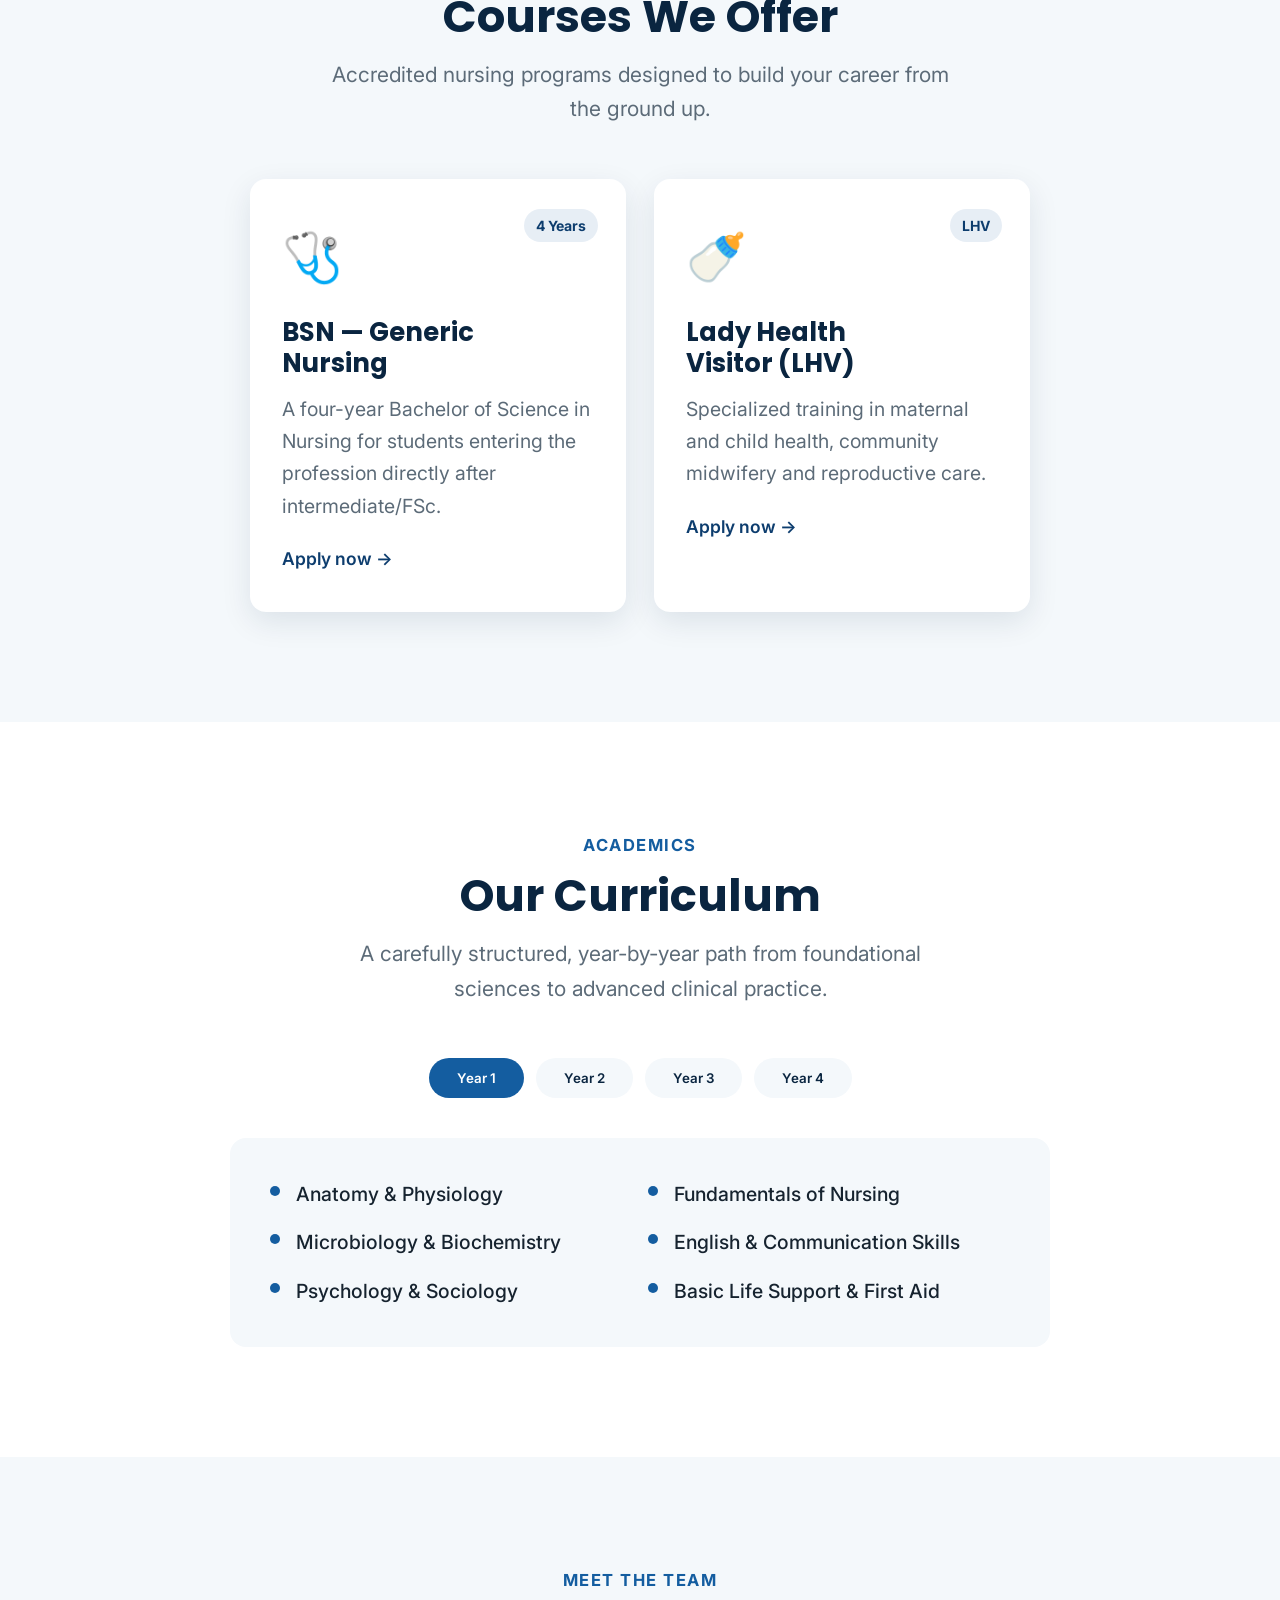
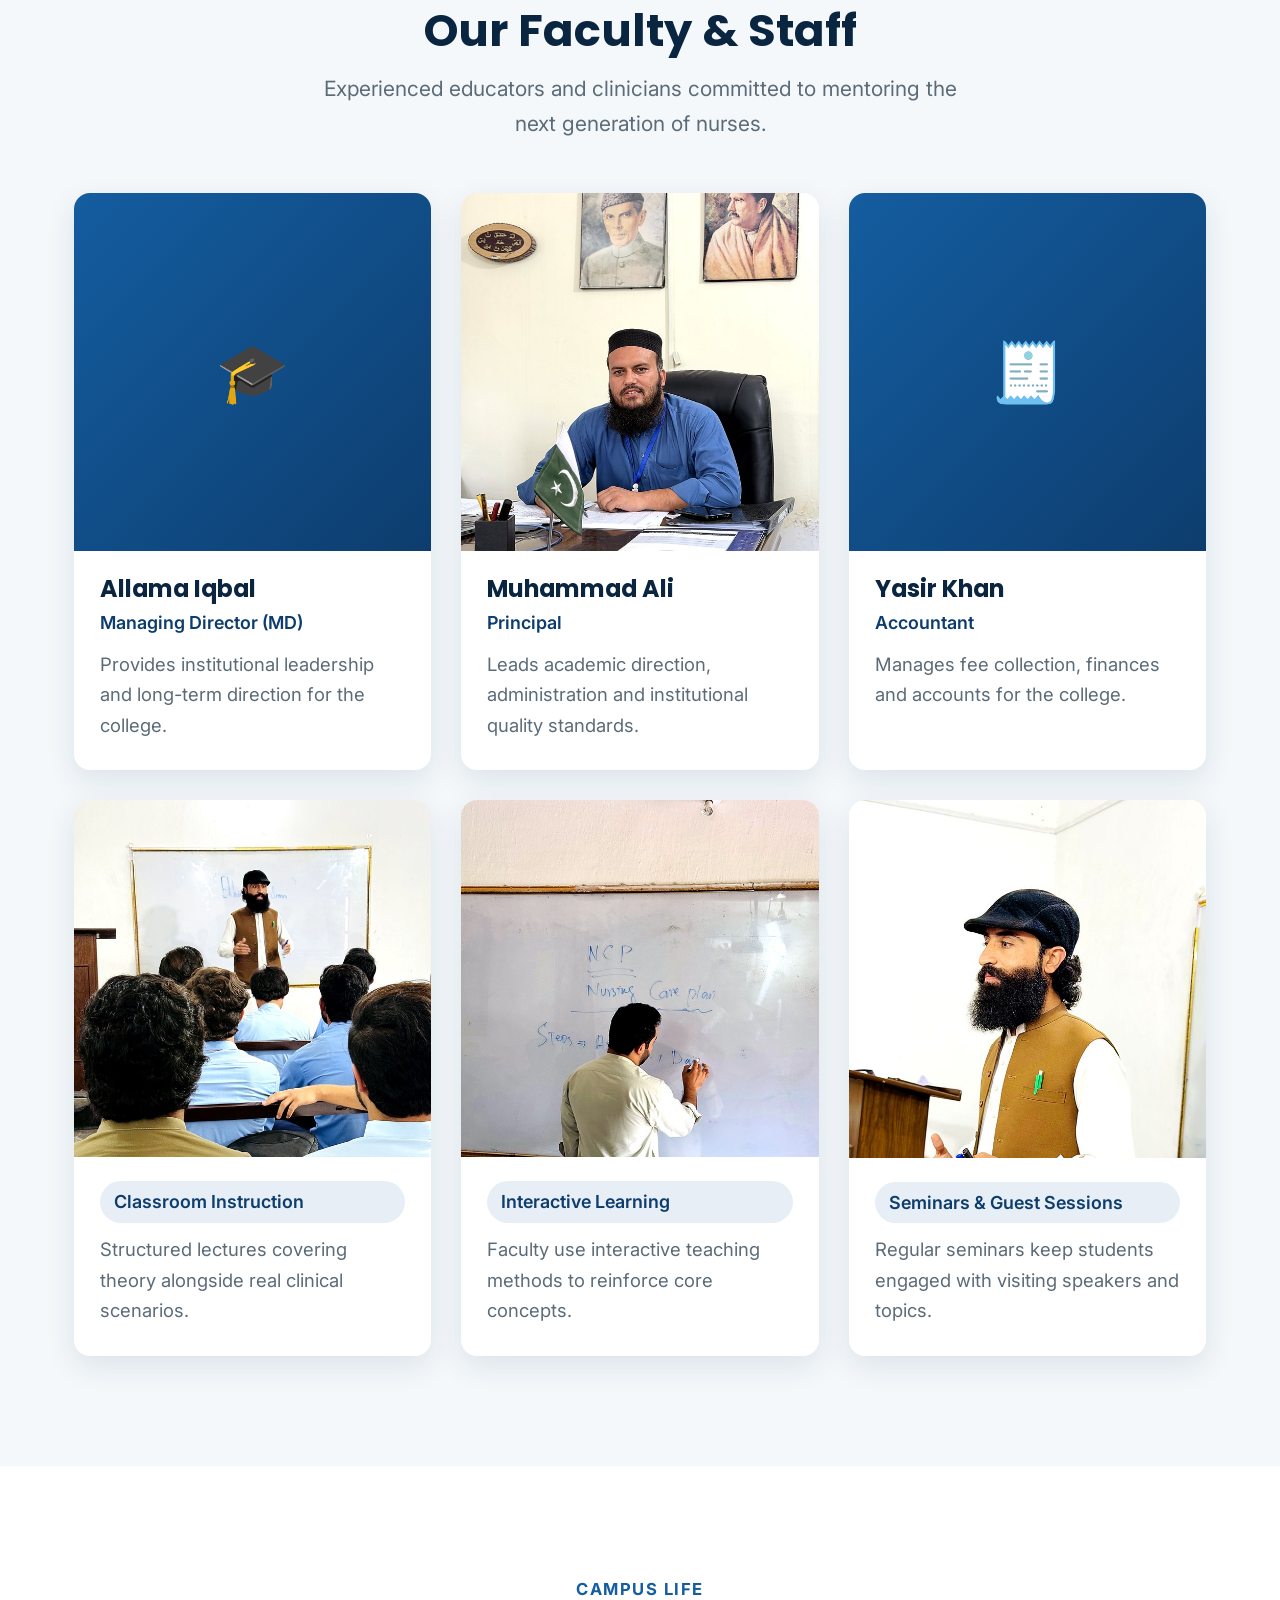
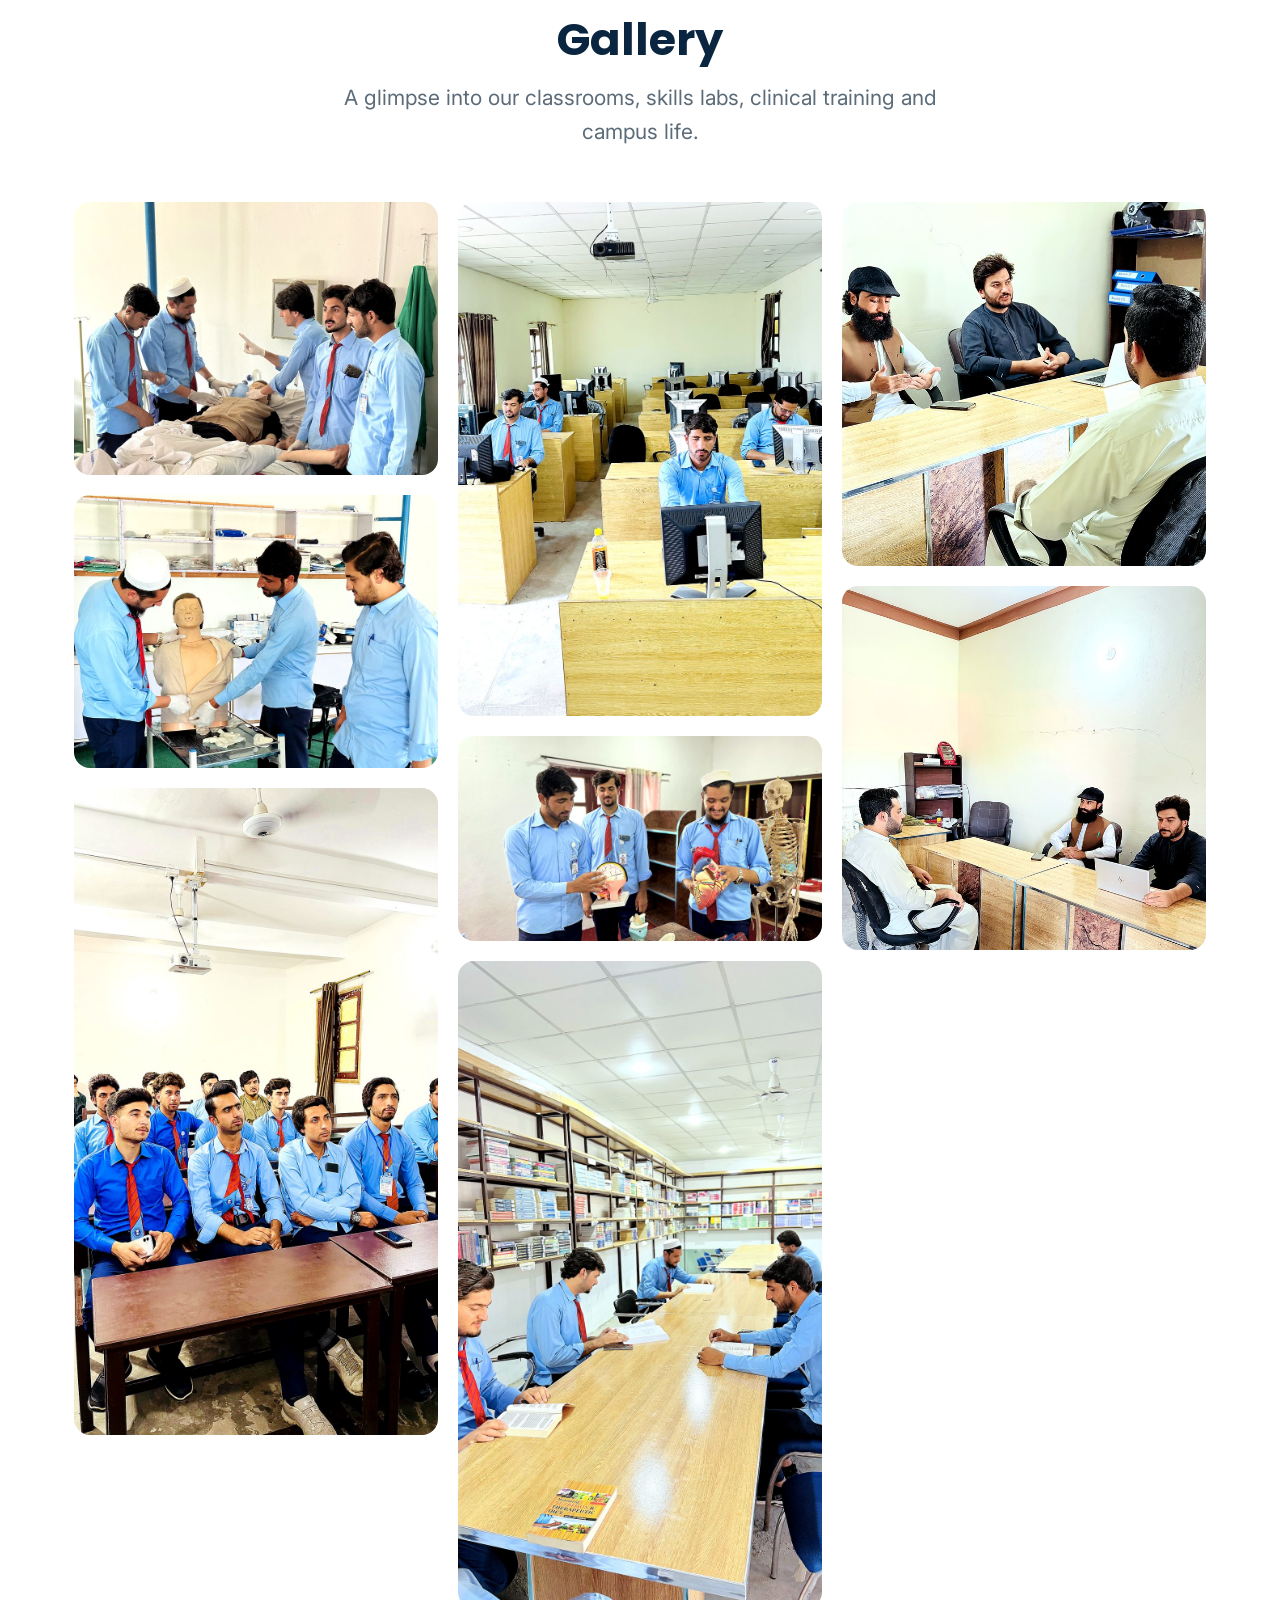
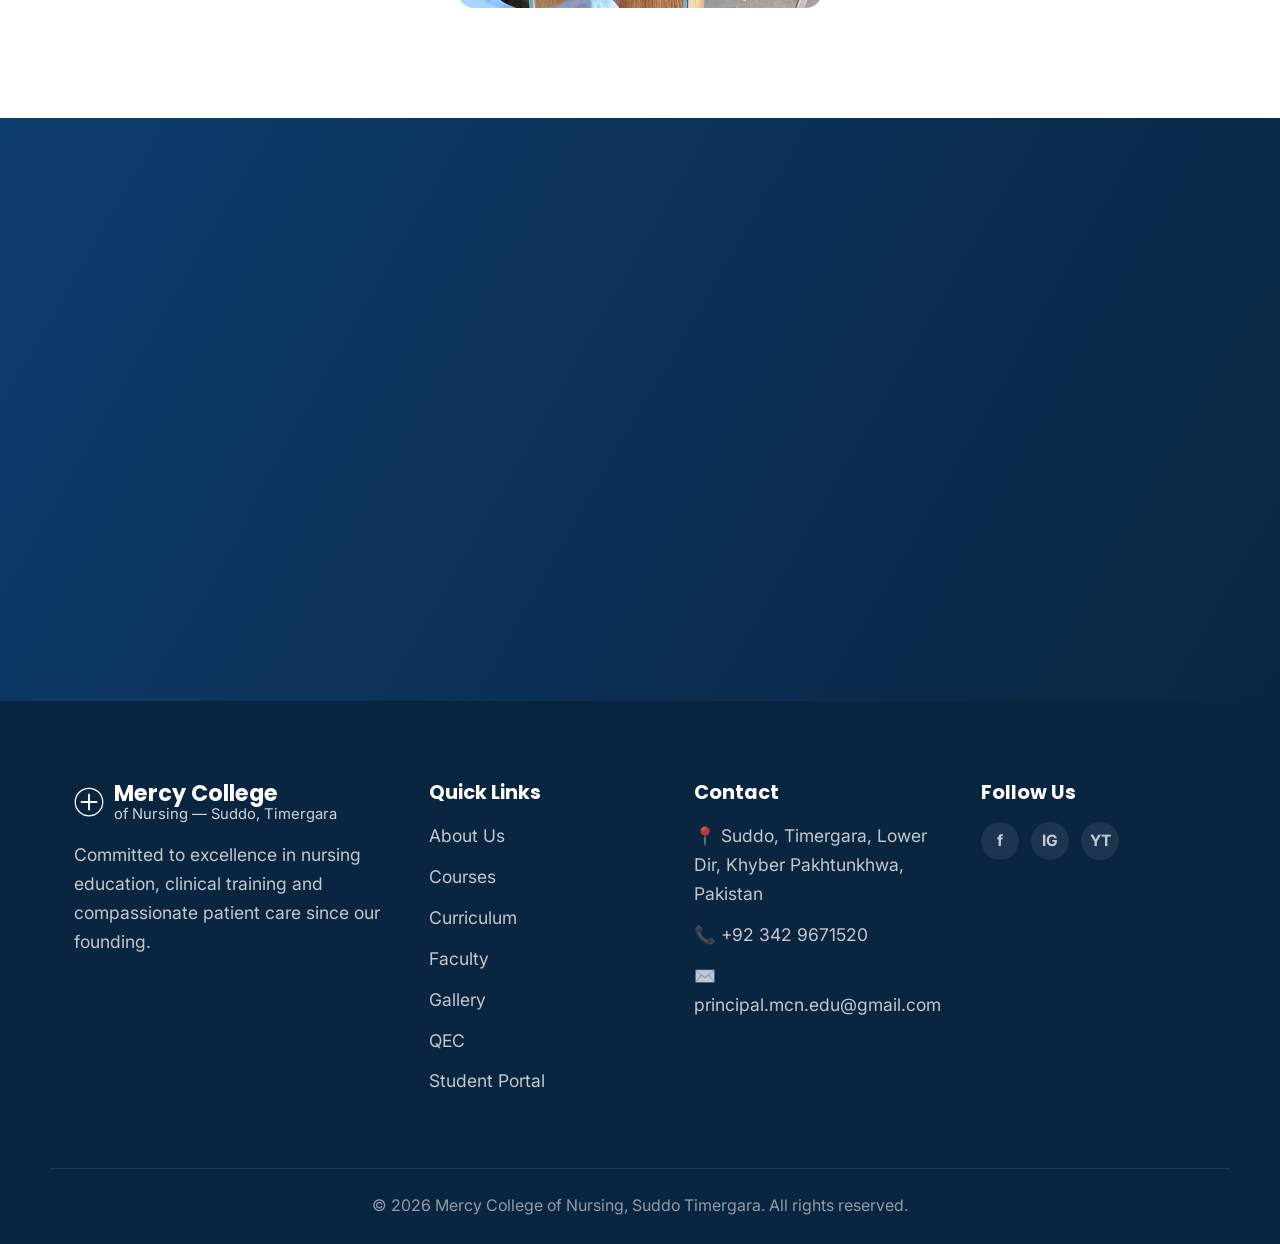
==== commit fff81d1d: "dashboard, forms more improvements" ====
--- a/index.html
+++ b/index.html
@@ -5,6 +5,7 @@
 <meta name="viewport" content="width=device-width, initial-scale=1.0">
 <title>Mercy College of Nursing Suddo Timergara</title>
 <link rel="stylesheet" href="css/style.css">
+<script src="js/config.js"></script>
 <link rel="preconnect" href="https://fonts.googleapis.com">
 <link rel="preconnect" href="https://fonts.gstatic.com" crossorigin>
 <link rel="preload" as="style" href="https://fonts.googleapis.com/css2?family=Poppins:wght@400;500;600;700;800&family=Inter:wght@400;500;600&display=swap" onload="this.onload=null;this.rel='stylesheet'">
@@ -16,8 +17,8 @@
 <div class="top-bar" id="topBar">
   <div class="container top-bar-inner">
     <div class="top-bar-left">
-      <a href="tel:+923XXXXXXXXX">📞 +92 3XX XXXXXXX</a>
-      <a href="mailto:info@mercycollegenursing.edu.pk" class="hide-mobile">✉️ info@mercycollegenursing.edu.pk</a>
+      <a href="tel:+923429671520">📞 +92 342 9671520</a>
+      <a href="mailto:principal.mcn.edu@gmail.com" class="hide-mobile">✉️ principal.mcn.edu@gmail.com</a>
     </div>
     <div class="top-bar-right">
       <div class="social-links top-social">
@@ -25,7 +26,8 @@
         <a href="#" aria-label="Instagram">IG</a>
         <a href="#" aria-label="YouTube">YT</a>
       </div>
-      <a href="#admissions" class="btn btn-tiny btn-accent">Apply Online</a>
+      <a href="signin.html" class="hide-mobile">Sign In</a>
+      <a href="signup.html" class="btn btn-tiny btn-accent">Apply Online</a>
     </div>
   </div>
 </div>
@@ -58,7 +60,8 @@
       <a href="#faculty">Faculty</a>
       <a href="#gallery">Gallery</a>
       <a href="#contact">Contact</a>
-      <a href="#admissions" class="btn btn-small btn-primary nav-cta">Apply Now</a>
+      <a href="signin.html">Sign In</a>
+      <a href="signup.html" class="btn btn-small btn-primary nav-cta">Apply Now</a>
     </nav>
   </div>
 </header>
@@ -66,22 +69,17 @@
 <!-- ================= HERO ================= -->
 <section class="hero" id="home">
   <div class="hero-bg"></div>
-  <div class="container hero-inner">
+  <div class="container hero-inner hero-inner-solo">
     <div class="hero-text">
-      <p class="eyebrow">Recognized Nursing Institution &bull; Suddo, Timergara</p>
+      <div class="eyebrow">
+        <span class="admissions-pill">2026 Admissions Open</span>
+        <span class="eyebrow-text">Recognized Nursing Institution &bull; Suddo, Timergara</span>
+      </div>
       <h1>CARE. LEARN.<br>LEAD.</h1>
       <p class="hero-sub">Building compassionate, skilled and confident nurses for tomorrow&rsquo;s healthcare &mdash; right here at Mercy College of Nursing, Suddo Timergara.</p>
       <div class="hero-actions">
         <a href="#courses" class="btn btn-primary">Explore Courses</a>
-        <a href="#admissions" class="btn btn-ghost">Apply Now</a>
-      </div>
-    </div>
-    <div class="hero-media">
-      <div class="hero-media-shape"></div>
-      <img src="img/web/hero-student.jpg" alt="Mercy College of Nursing student" width="1000" height="1333">
-      <div class="hero-media-badge">
-        <strong>2026</strong>
-        <span>Admissions Open</span>
+        <a href="signup.html" class="btn btn-ghost">Apply Now</a>
       </div>
     </div>
   </div>
@@ -98,7 +96,7 @@
       <a href="#courses" class="quick-card">
         <span class="quick-icon">🎓</span>
         <h4>Accredited Programs</h4>
-        <p>Generic BSN, Post RN BSN &amp; diploma pathways.</p>
+        <p>BSN Generic Nursing &amp; LHV pathways.</p>
       </a>
       <a href="#faculty" class="quick-card">
         <span class="quick-icon">🩺</span>
@@ -124,6 +122,11 @@
         <span class="quick-icon">📝</span>
         <h4>Easy Admission</h4>
         <p>Simple application &amp; WhatsApp support.</p>
+      </a>
+      <a href="#qec" class="quick-card">
+        <span class="quick-icon">🔍</span>
+        <h4>Quality Enhancement Cell</h4>
+        <p>Ensures academic &amp; clinical quality standards.</p>
       </a>
     </div>
   </div>
@@ -159,7 +162,7 @@
         <h3><span class="counter">0</span>+</h3>
         <p>Expert Faculty</p>
       </div>
-      <div class="stat" data-count="6">
+      <div class="stat" data-count="2">
         <h3><span class="counter">0</span></h3>
         <p>Nursing Programs</p>
       </div>
@@ -167,6 +170,18 @@
         <h3><span class="counter">0</span>+</h3>
         <p>Partner Hospitals</p>
       </div>
+    </div>
+  </div>
+</section>
+
+<!-- ================= QEC ================= -->
+<section class="qec" id="qec">
+  <div class="container qec-grid">
+    <div class="qec-icon-wrap">🔍</div>
+    <div>
+      <p class="section-tag">Quality Assurance</p>
+      <h2>Quality Enhancement Cell (QEC)</h2>
+      <p>Mercy College of Nursing operates a dedicated Quality Enhancement Cell responsible for monitoring and maintaining academic and clinical training standards across every program. The QEC reviews curriculum delivery, faculty performance, student feedback and clinical placement quality &mdash; ensuring the college stays aligned with regulatory and accreditation requirements set by the Khyber Pakhtunkhwa Nurses &amp; Midwives Council and affiliated bodies.</p>
     </div>
   </div>
 </section>
@@ -176,56 +191,24 @@
   <div class="container">
     <p class="section-tag center">Programs</p>
     <h2 class="center">Courses We Offer</h2>
-    <p class="section-lead center">A range of accredited nursing programs designed to match every stage of your career journey.</p>
-
-    <div class="course-grid">
+    <p class="section-lead center">Accredited nursing programs designed to build your career from the ground up.</p>
+
+    <div class="course-grid course-grid-2">
 
       <div class="course-card">
         <div class="course-icon">🩺</div>
         <span class="badge">4 Years</span>
         <h3>BSN &mdash; Generic Nursing</h3>
         <p>A four-year Bachelor of Science in Nursing for students entering the profession directly after intermediate/FSc.</p>
-        <a href="#admissions" class="card-link">Learn more &rarr;</a>
-      </div>
-
-      <div class="course-card">
-        <div class="course-icon">📘</div>
-        <span class="badge">2 Years</span>
-        <h3>Post RN BSN</h3>
-        <p>An advanced pathway for registered nurses to upgrade their qualification into a full Bachelor's degree.</p>
-        <a href="#admissions" class="card-link">Learn more &rarr;</a>
-      </div>
-
-      <div class="course-card">
-        <div class="course-icon">💉</div>
-        <span class="badge">3 Years</span>
-        <h3>Diploma in Generic Nursing</h3>
-        <p>Comprehensive clinical and theoretical training preparing students for registration as professional nurses.</p>
-        <a href="#admissions" class="card-link">Learn more &rarr;</a>
+        <a href="signup.html" class="card-link">Apply now &rarr;</a>
       </div>
 
       <div class="course-card">
         <div class="course-icon">🍼</div>
-        <span class="badge">1.5 Years</span>
-        <h3>Midwifery / LHV</h3>
+        <span class="badge">LHV</span>
+        <h3>Lady Health Visitor (LHV)</h3>
         <p>Specialized training in maternal and child health, community midwifery and reproductive care.</p>
-        <a href="#admissions" class="card-link">Learn more &rarr;</a>
-      </div>
-
-      <div class="course-card">
-        <div class="course-icon">🏥</div>
-        <span class="badge">1 Year</span>
-        <h3>Nursing Assistant Certificate</h3>
-        <p>A foundational certificate course covering essential bedside care and patient support skills.</p>
-        <a href="#admissions" class="card-link">Learn more &rarr;</a>
-      </div>
-
-      <div class="course-card">
-        <div class="course-icon">🧑‍⚕️</div>
-        <span class="badge">6 Months</span>
-        <h3>Continuing Education Workshops</h3>
-        <p>Short courses and certifications in first aid, infection control, and specialized clinical skills.</p>
-        <a href="#admissions" class="card-link">Learn more &rarr;</a>
+        <a href="signup.html" class="card-link">Apply now &rarr;</a>
       </div>
 
     </div>
@@ -302,21 +285,30 @@
 
     <div class="faculty-grid">
 
+      <div class="faculty-card faculty-card-noimg">
+        <div class="faculty-avatar-placeholder">🎓</div>
+        <div class="faculty-info">
+          <h3>Allama Iqbal</h3>
+          <span>Managing Director (MD)</span>
+          <p>Provides institutional leadership and long-term direction for the college.</p>
+        </div>
+      </div>
+
       <div class="faculty-card">
-        <img src="img/web/faculty-principal.jpg" alt="Principal, Mercy College of Nursing" width="700" height="701" loading="lazy">
-        <div class="faculty-info">
-          <h3>Full Name</h3>
+        <img src="img/web/faculty-principal.jpg" alt="Muhammad Ali, Principal, Mercy College of Nursing" width="700" height="701" loading="lazy">
+        <div class="faculty-info">
+          <h3>Muhammad Ali</h3>
           <span>Principal</span>
           <p>Leads academic direction, administration and institutional quality standards.</p>
         </div>
       </div>
 
-      <div class="faculty-card">
-        <img src="img/web/faculty-speaker.jpg" alt="Senior faculty member, Mercy College of Nursing" width="700" height="701" loading="lazy">
-        <div class="faculty-info">
-          <h3>Full Name</h3>
-          <span>Senior Faculty Member</span>
-          <p>Guides students through lectures, seminars and professional development.</p>
+      <div class="faculty-card faculty-card-noimg">
+        <div class="faculty-avatar-placeholder">🧾</div>
+        <div class="faculty-info">
+          <h3>Yasir Khan</h3>
+          <span>Accountant</span>
+          <p>Manages fee collection, finances and accounts for the college.</p>
         </div>
       </div>
 
@@ -337,18 +329,10 @@
       </div>
 
       <div class="faculty-card faculty-card-activity">
-        <img src="img/web/faculty-meeting1.jpg" alt="Academic planning meeting" width="700" height="700" loading="lazy">
-        <div class="faculty-info">
-          <span class="activity-tag">Academic Planning</span>
-          <p>Staff regularly meet to review curriculum quality and student progress.</p>
-        </div>
-      </div>
-
-      <div class="faculty-card faculty-card-activity">
-        <img src="img/web/faculty-office1.jpg" alt="Administrative office" width="700" height="700" loading="lazy">
-        <div class="faculty-info">
-          <span class="activity-tag">Administrative Support</span>
-          <p>Our admin team supports students through admissions and daily college affairs.</p>
+        <img src="img/web/faculty-speaker.jpg" alt="Seminar and guest lecture session" width="700" height="701" loading="lazy">
+        <div class="faculty-info">
+          <span class="activity-tag">Seminars &amp; Guest Sessions</span>
+          <p>Regular seminars keep students engaged with visiting speakers and topics.</p>
         </div>
       </div>
 
@@ -370,96 +354,32 @@
       <img src="img/web/gallery-computer-lab.jpg" alt="Computer lab session" loading="lazy" data-full="img/web/gallery-computer-lab.jpg">
       <img src="img/web/gallery-anatomy-lab.jpg" alt="Anatomy lab with skeleton model" loading="lazy" data-full="img/web/gallery-anatomy-lab.jpg">
       <img src="img/web/gallery-library.jpg" alt="Students studying in the library" loading="lazy" data-full="img/web/gallery-library.jpg">
-    </div>
-  </div>
-</section>
-
-<!-- ================= ADMISSIONS CTA / FORM ================= -->
+      <img src="img/web/faculty-meeting1.jpg" alt="Academic planning meeting" loading="lazy" data-full="img/web/faculty-meeting1.jpg">
+      <img src="img/web/faculty-office1.jpg" alt="Administrative office" loading="lazy" data-full="img/web/faculty-office1.jpg">
+    </div>
+  </div>
+</section>
+
+<!-- ================= ADMISSIONS CTA / AUTH GATE ================= -->
 <section class="cta-banner" id="admissions">
   <div class="container cta-grid">
     <div class="cta-copy">
       <h2>Ready to begin your nursing journey?</h2>
-      <p>Admissions for the upcoming session are now open. Send us your details and our admissions team will reach out to you on WhatsApp.</p>
+      <p>Admissions for the upcoming session are now open. Create your free student account to submit your application, upload your documents and track your merit status online.</p>
       <ul class="cta-points">
         <li>✔ Simple, guided application process</li>
-        <li>✔ Scholarships for deserving students</li>
+        <li>✔ Upload documents &amp; track status anytime</li>
         <li>✔ Direct WhatsApp support for queries</li>
       </ul>
     </div>
 
-    <form class="cta-form" id="applyForm">
-      <h3>Admission Application</h3>
-
-      <div class="form-grid">
-        <label>
-          Full Name
-          <input type="text" name="name" placeholder="Your full name" required>
-        </label>
-        <label>
-          Father's / Guardian's Name
-          <input type="text" name="father" placeholder="Father's full name" required>
-        </label>
-        <label>
-          CNIC / B-Form Number
-          <input type="text" name="cnic" placeholder="XXXXX-XXXXXXX-X" required>
-        </label>
-        <label>
-          Date of Birth
-          <input type="date" name="dob" required>
-        </label>
-        <label>
-          Gender
-          <select name="gender" required>
-            <option value="" disabled selected>Select gender</option>
-            <option>Male</option>
-            <option>Female</option>
-          </select>
-        </label>
-        <label>
-          Phone Number
-          <input type="tel" name="phone" placeholder="03XX-XXXXXXX" required>
-        </label>
-        <label>
-          Email <span class="optional">(optional)</span>
-          <input type="email" name="email" placeholder="you@example.com">
-        </label>
-        <label>
-          Previous Qualification
-          <select name="qualification" required>
-            <option value="" disabled selected>Select qualification</option>
-            <option>Matric (Science)</option>
-            <option>FSc Pre-Medical</option>
-            <option>FSc Pre-Engineering</option>
-            <option>ICS / ICOM</option>
-            <option>FA</option>
-            <option>Other</option>
-          </select>
-        </label>
-        <label>
-          Marks / Percentage Obtained
-          <input type="text" name="marks" placeholder="e.g. 78% or 850/1100" required>
-        </label>
-        <label>
-          Program of Interest
-          <select name="program" required>
-            <option value="" disabled selected>Select a program</option>
-            <option>BSN &mdash; Generic Nursing</option>
-            <option>Post RN BSN</option>
-            <option>Diploma in Generic Nursing</option>
-            <option>Midwifery / LHV</option>
-            <option>Nursing Assistant Certificate</option>
-            <option>Continuing Education Workshops</option>
-          </select>
-        </label>
-        <label class="span-2">
-          Complete Address
-          <textarea name="address" rows="2" placeholder="House #, Street, Village/Town, Tehsil, District" required></textarea>
-        </label>
-      </div>
-
-      <button type="submit" class="btn btn-accent btn-block" id="applySubmitBtn">Send Application via WhatsApp</button>
-      <p class="cta-form-note" id="applyFormNote">Opens WhatsApp with your application details prefilled &mdash; our admissions team will follow up with next steps and required documents.</p>
-    </form>
+    <div class="cta-form auth-gate-card">
+      <h3>Student Portal</h3>
+      <p class="auth-gate-lead">Sign up to start a new application, or sign in if you already have an account.</p>
+      <a href="signup.html" class="btn btn-accent btn-block">Create Account &amp; Apply</a>
+      <a href="signin.html" class="btn btn-ghost-dark btn-block auth-gate-signin">I already have an account &mdash; Sign In</a>
+      <p class="cta-form-note">Prefer WhatsApp? Message us directly at <a href="https://wa.me/923429671520">+92 342 9671520</a>.</p>
+    </div>
   </div>
 </section>
 
@@ -489,13 +409,15 @@
       <a href="#curriculum">Curriculum</a>
       <a href="#faculty">Faculty</a>
       <a href="#gallery">Gallery</a>
+      <a href="#qec">QEC</a>
+      <a href="signin.html">Student Portal</a>
     </div>
 
     <div class="footer-col">
       <h4>Contact</h4>
       <p>📍 Suddo, Timergara, Lower Dir, Khyber Pakhtunkhwa, Pakistan</p>
-      <p>📞 +92 3XX XXXXXXX</p>
-      <p>✉️ info@mercycollegenursing.edu.pk</p>
+      <p>📞 +92 342 9671520</p>
+      <p>✉️ principal.mcn.edu@gmail.com</p>
     </div>
 
     <div class="footer-col">
@@ -515,7 +437,7 @@
   </div>
 </footer>
 
-<a href="https://wa.me/923XXXXXXXXX" class="whatsapp-float" target="_blank" rel="noopener" aria-label="Chat on WhatsApp">
+<a href="https://wa.me/923429671520" class="whatsapp-float" target="_blank" rel="noopener" aria-label="Chat on WhatsApp">
   <svg viewBox="0 0 32 32" width="26" height="26" fill="currentColor"><path d="M16.001 3C9.373 3 4 8.373 4 15c0 2.386.696 4.611 1.902 6.487L4 29l7.72-1.865A11.94 11.94 0 0 0 16.001 27C22.629 27 28 21.627 28 15S22.629 3 16.001 3zm0 21.75c-1.94 0-3.79-.51-5.4-1.47l-.387-.23-4.583 1.107 1.128-4.47-.253-.399A9.71 9.71 0 0 1 5.25 15c0-5.936 4.815-10.75 10.751-10.75S26.75 9.064 26.75 15 21.937 24.75 16.001 24.75zm5.907-8.05c-.324-.163-1.917-.946-2.214-1.055-.297-.108-.513-.163-.729.163-.216.325-.838 1.055-1.028 1.271-.19.217-.378.244-.702.082-.324-.163-1.369-.505-2.607-1.61-.964-.86-1.615-1.923-1.804-2.248-.19-.325-.02-.5.143-.663.146-.146.324-.38.487-.57.163-.19.216-.325.324-.542.108-.217.054-.407-.027-.57-.081-.163-.729-1.759-.999-2.408-.263-.632-.53-.546-.729-.556l-.62-.011c-.216 0-.567.081-.864.407-.297.325-1.134 1.108-1.134 2.703 0 1.596 1.161 3.137 1.323 3.354.163.216 2.286 3.491 5.538 4.897.774.334 1.377.534 1.848.683.776.247 1.483.212 2.042.129.623-.093 1.917-.784 2.187-1.542.27-.759.27-1.409.19-1.543-.08-.135-.297-.216-.62-.38z"/></svg>
 </a>
 
--- a/css/style.css
+++ b/css/style.css
@@ -19,13 +19,14 @@
 
 *{ box-sizing: border-box; margin:0; padding:0; }
 
-html{ scroll-behavior: smooth; }
+html{ scroll-behavior: smooth; font-size: clamp(16.5px, 0.35vw + 15px, 19.5px); }
 
 body{
   font-family: var(--font-body);
   color: var(--text-dark);
   background: var(--bg-white);
-  line-height: 1.6;
+  line-height: 1.65;
+  font-size: 1rem;
   overflow-x: hidden;
 }
 
@@ -48,6 +49,9 @@
   line-height: 1.2;
 }
 
+h2{ font-size: 2.3rem; }
+h3{ font-size: 1.3rem; }
+
 .center{ text-align:center; margin-left:auto; margin-right:auto; }
 
 .section-tag{
@@ -55,24 +59,25 @@
   font-weight: 700;
   letter-spacing: 1.5px;
   text-transform: uppercase;
-  font-size: 0.8rem;
+  font-size: 0.85rem;
   margin-bottom: 10px;
 }
 
 .section-lead{
   color: var(--text-muted);
-  max-width: 620px;
-  margin-top: 12px;
-  margin-bottom: 48px;
+  font-size: 1.08rem;
+  max-width: 640px;
+  margin-top: 14px;
+  margin-bottom: 52px;
 }
 
 /* ===================== Buttons ===================== */
 .btn{
   display: inline-block;
-  padding: 14px 30px;
+  padding: 15px 32px;
   border-radius: 100px;
   font-weight: 600;
-  font-size: 0.95rem;
+  font-size: 1rem;
   transition: all 0.25s ease;
   border: 2px solid transparent;
   cursor: pointer;
@@ -201,8 +206,8 @@
 .brand-mark{ display:flex; color: inherit; }
 
 .brand-text{ display:flex; flex-direction:column; line-height:1.15; }
-.brand-text strong{ font-family: var(--font-head); font-size: 1.05rem; }
-.brand-text small{ font-size: 0.7rem; opacity: 0.8; }
+.brand-text strong{ font-family: var(--font-head); font-size: 1.15rem; }
+.brand-text small{ font-size: 0.76rem; opacity: 0.8; }
 
 .main-nav{
   display:flex;
@@ -213,7 +218,7 @@
 .main-nav a{
   color:#fff;
   font-weight:500;
-  font-size: 0.92rem;
+  font-size: 0.98rem;
   transition: color 0.3s ease, opacity 0.2s ease;
   opacity: 0.9;
 }
@@ -267,25 +272,32 @@
 }
 
 .eyebrow{
+  display:flex;
+  align-items:center;
+  flex-wrap: wrap;
+  gap: 12px 14px;
+  margin-bottom: 26px;
+}
+
+.eyebrow-text{
   text-transform: uppercase;
   letter-spacing: 2px;
-  font-size: 0.8rem;
+  font-size: 0.92rem;
   color: #ff8f93;
   font-weight:600;
-  margin-bottom: 22px;
 }
 
 .hero h1{
-  font-size: clamp(2.6rem, 6vw, 4.6rem);
+  font-size: clamp(3.2rem, 5.5vw, 5.6rem);
   font-weight: 800;
   color: #fff;
   letter-spacing: -1px;
 }
 
 .hero-sub{
-  margin: 26px 0 36px;
-  font-size: 1.1rem;
-  max-width: 560px;
+  margin: 28px 0 38px;
+  font-size: 1.28rem;
+  max-width: 620px;
   color: rgba(255,255,255,0.88);
 }
 
@@ -295,45 +307,21 @@
   flex-wrap: wrap;
 }
 
-.hero-media{
-  position: relative;
-  justify-self: center;
-}
-.hero-media-shape{
-  position:absolute;
-  inset: -18px;
-  background: linear-gradient(135deg, var(--accent), var(--primary));
-  border-radius: 30px;
-  transform: rotate(-5deg);
-  z-index: 1;
-}
-.hero-media img{
-  position: relative;
-  z-index: 2;
-  width: 100%;
-  height: auto;
-  max-width: 340px;
-  border-radius: 24px;
-  box-shadow: 0 30px 60px rgba(0,0,0,0.35);
-  object-fit: cover;
-  aspect-ratio: 3/4;
-}
-.hero-media-badge{
-  position:absolute;
-  bottom: -20px;
-  left: -20px;
-  z-index: 3;
-  background:#fff;
-  color: var(--navy);
-  padding: 14px 20px;
-  border-radius: 14px;
-  box-shadow: var(--shadow);
-  display:flex;
-  flex-direction:column;
-  line-height:1.1;
-}
-.hero-media-badge strong{ font-size: 1.3rem; font-family: var(--font-head); color: var(--accent); }
-.hero-media-badge span{ font-size: 0.7rem; font-weight:600; }
+.hero-inner-solo{
+  grid-template-columns: 1fr;
+  max-width: 880px;
+}
+
+.admissions-pill{
+  display: inline-block;
+  background: var(--accent);
+  color: #fff;
+  padding: 6px 16px;
+  font-size: 0.8rem;
+  font-weight: 600;
+  border-radius: 100px;
+  letter-spacing: 0.5px;
+}
 
 .scroll-cue{
   position:absolute;
@@ -364,13 +352,13 @@
 }
 .quick-grid{
   display:grid;
-  grid-template-columns: repeat(6, 1fr);
-  gap: 16px;
+  grid-template-columns: repeat(auto-fit, minmax(170px, 1fr));
+  gap: 18px;
 }
 .quick-card{
   background: var(--bg-light);
   border-radius: 14px;
-  padding: 26px 16px;
+  padding: 30px 20px;
   text-align:center;
   border: 1.5px solid transparent;
   transition: all 0.25s ease;
@@ -382,12 +370,12 @@
   transform: translateY(-5px);
 }
 .quick-icon{
-  font-size: 1.8rem;
+  font-size: 2.1rem;
   display:block;
-  margin-bottom: 12px;
-}
-.quick-card h4{ font-size: 0.9rem; margin-bottom: 6px; }
-.quick-card p{ font-size: 0.76rem; color: var(--text-muted); }
+  margin-bottom: 14px;
+}
+.quick-card h4{ font-size: 1.02rem; margin-bottom: 7px; }
+.quick-card p{ font-size: 0.85rem; color: var(--text-muted); }
 
 /* ===================== About ===================== */
 .about{
@@ -455,6 +443,31 @@
   letter-spacing: 0.5px;
 }
 
+/* ===================== QEC ===================== */
+.qec{
+  padding: 80px 0;
+  background: var(--bg-white);
+}
+.qec-grid{
+  display:grid;
+  grid-template-columns: auto 1fr;
+  gap: 34px;
+  align-items:center;
+}
+.qec-icon-wrap{
+  width: 84px;
+  height: 84px;
+  border-radius: 22px;
+  background: rgba(20,93,160,0.1);
+  display:flex;
+  align-items:center;
+  justify-content:center;
+  font-size: 2.2rem;
+  flex-shrink: 0;
+}
+.qec h2{ font-size: 1.9rem; margin-bottom: 14px; }
+.qec p{ color: var(--text-muted); }
+
 /* ===================== Courses ===================== */
 .courses{
   padding: 110px 0;
@@ -467,9 +480,15 @@
   gap: 28px;
 }
 
+.course-grid-2{
+  grid-template-columns: repeat(2, 1fr);
+  max-width: 780px;
+  margin: 0 auto;
+}
+
 .course-card{
   background: #fff;
-  padding: 34px 28px;
+  padding: 38px 32px;
   border-radius: var(--radius);
   box-shadow: var(--shadow);
   position:relative;
@@ -481,20 +500,20 @@
 }
 
 .course-icon{
-  font-size: 2.2rem;
-  margin-bottom: 18px;
+  font-size: 2.5rem;
+  margin-bottom: 20px;
 }
 
 .course-card h3{
-  font-size: 1.15rem;
-  margin-bottom: 12px;
+  font-size: 1.32rem;
+  margin-bottom: 14px;
   padding-right: 70px;
 }
 
 .course-card p{
   color: var(--text-muted);
-  font-size: 0.92rem;
-  margin-bottom: 18px;
+  font-size: 1rem;
+  margin-bottom: 20px;
 }
 
 .badge{
@@ -605,26 +624,36 @@
 
 .faculty-card img{ width:100%; height:auto; aspect-ratio: 1/1; object-fit: cover; }
 
-.faculty-info{ padding: 22px 24px 28px; }
-.faculty-info h3{ font-size: 1.1rem; margin-bottom: 4px; }
+.faculty-avatar-placeholder{
+  width:100%;
+  aspect-ratio: 1/1;
+  background: linear-gradient(135deg, var(--primary), var(--primary-dark));
+  display:flex;
+  align-items:center;
+  justify-content:center;
+  font-size: 3rem;
+}
+
+.faculty-info{ padding: 24px 26px 30px; }
+.faculty-info h3{ font-size: 1.22rem; margin-bottom: 5px; }
 .faculty-info span{
   display:block;
   color: var(--primary-dark);
   font-weight:600;
-  font-size: 0.85rem;
-  margin-bottom: 10px;
-}
-.faculty-info p{ color: var(--text-muted); font-size: 0.88rem; }
+  font-size: 0.92rem;
+  margin-bottom: 11px;
+}
+.faculty-info p{ color: var(--text-muted); font-size: 0.95rem; }
 
 .activity-tag{
   display:inline-block;
   background: rgba(20,93,160,0.1);
   color: var(--primary-dark);
   font-weight:700;
-  font-size: 0.78rem;
-  padding: 5px 13px;
+  font-size: 0.82rem;
+  padding: 6px 14px;
   border-radius: 100px;
-  margin-bottom: 10px;
+  margin-bottom: 11px;
 }
 
 /* ===================== Gallery ===================== */
@@ -683,9 +712,9 @@
 }
 .cta-grid{
   display:grid;
-  grid-template-columns: 0.8fr 1.2fr;
+  grid-template-columns: 1fr 1fr;
   gap: 60px;
-  align-items:start;
+  align-items:center;
 }
 .cta-copy h2{ color:#fff; font-size: 2.1rem; margin-bottom: 18px; }
 .cta-copy p{ color: rgba(255,255,255,0.85); margin-bottom: 26px; }
@@ -741,6 +770,10 @@
   color: var(--text-muted);
   text-align:center;
 }
+.cta-form-note a{ color: var(--primary); font-weight:600; }
+
+.auth-gate-lead{ color: var(--text-muted); margin-bottom: 24px; font-size: 0.92rem; }
+.auth-gate-signin{ margin-top: 14px; }
 
 /* ===================== Footer ===================== */
 .site-footer{
@@ -892,6 +925,7 @@
   .main-nav a{ color:#fff !important; font-size: 1.05rem; }
 
   .quick-grid{ grid-template-columns: repeat(2, 1fr); }
+  .qec-grid{ grid-template-columns: 1fr; text-align:center; justify-items:center; }
   .stats-grid{ grid-template-columns: 1fr 1fr; gap: 30px; }
   .course-grid{ grid-template-columns: 1fr; }
   .faculty-grid{ grid-template-columns: 1fr; }
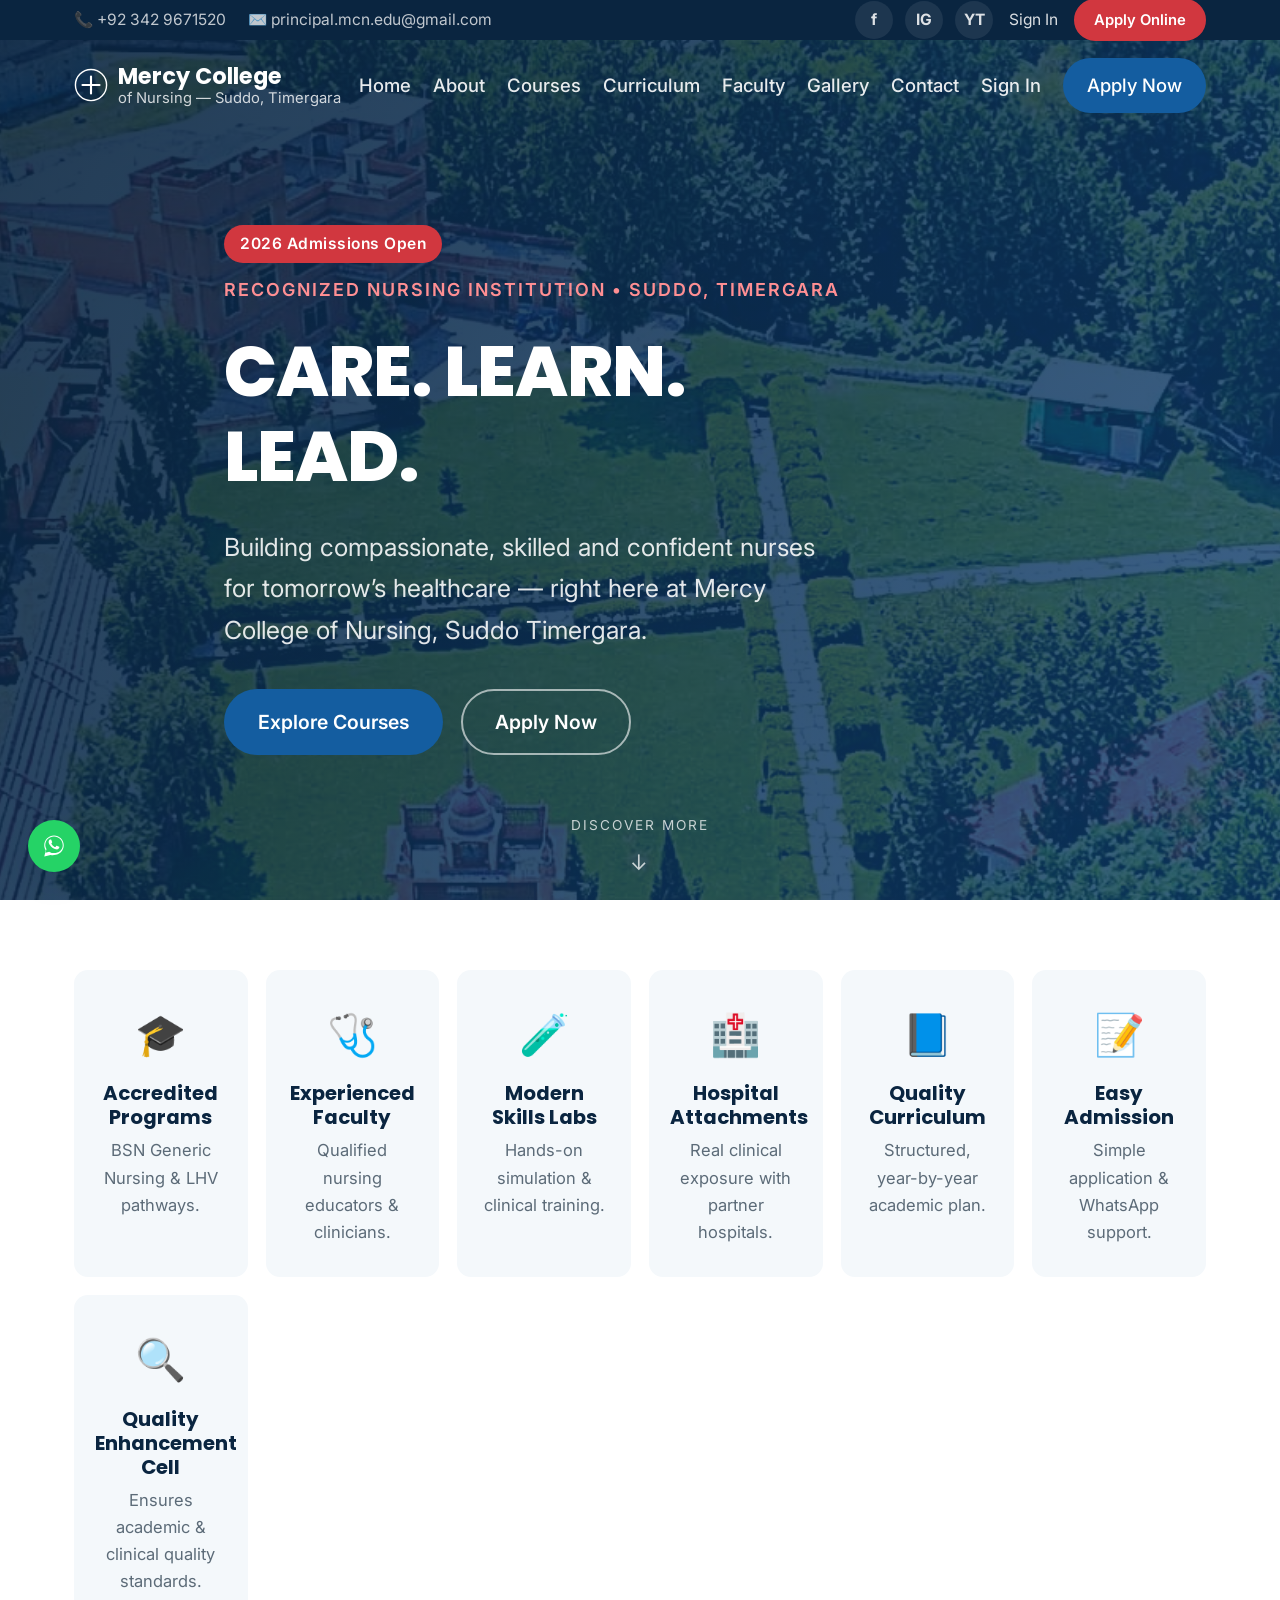
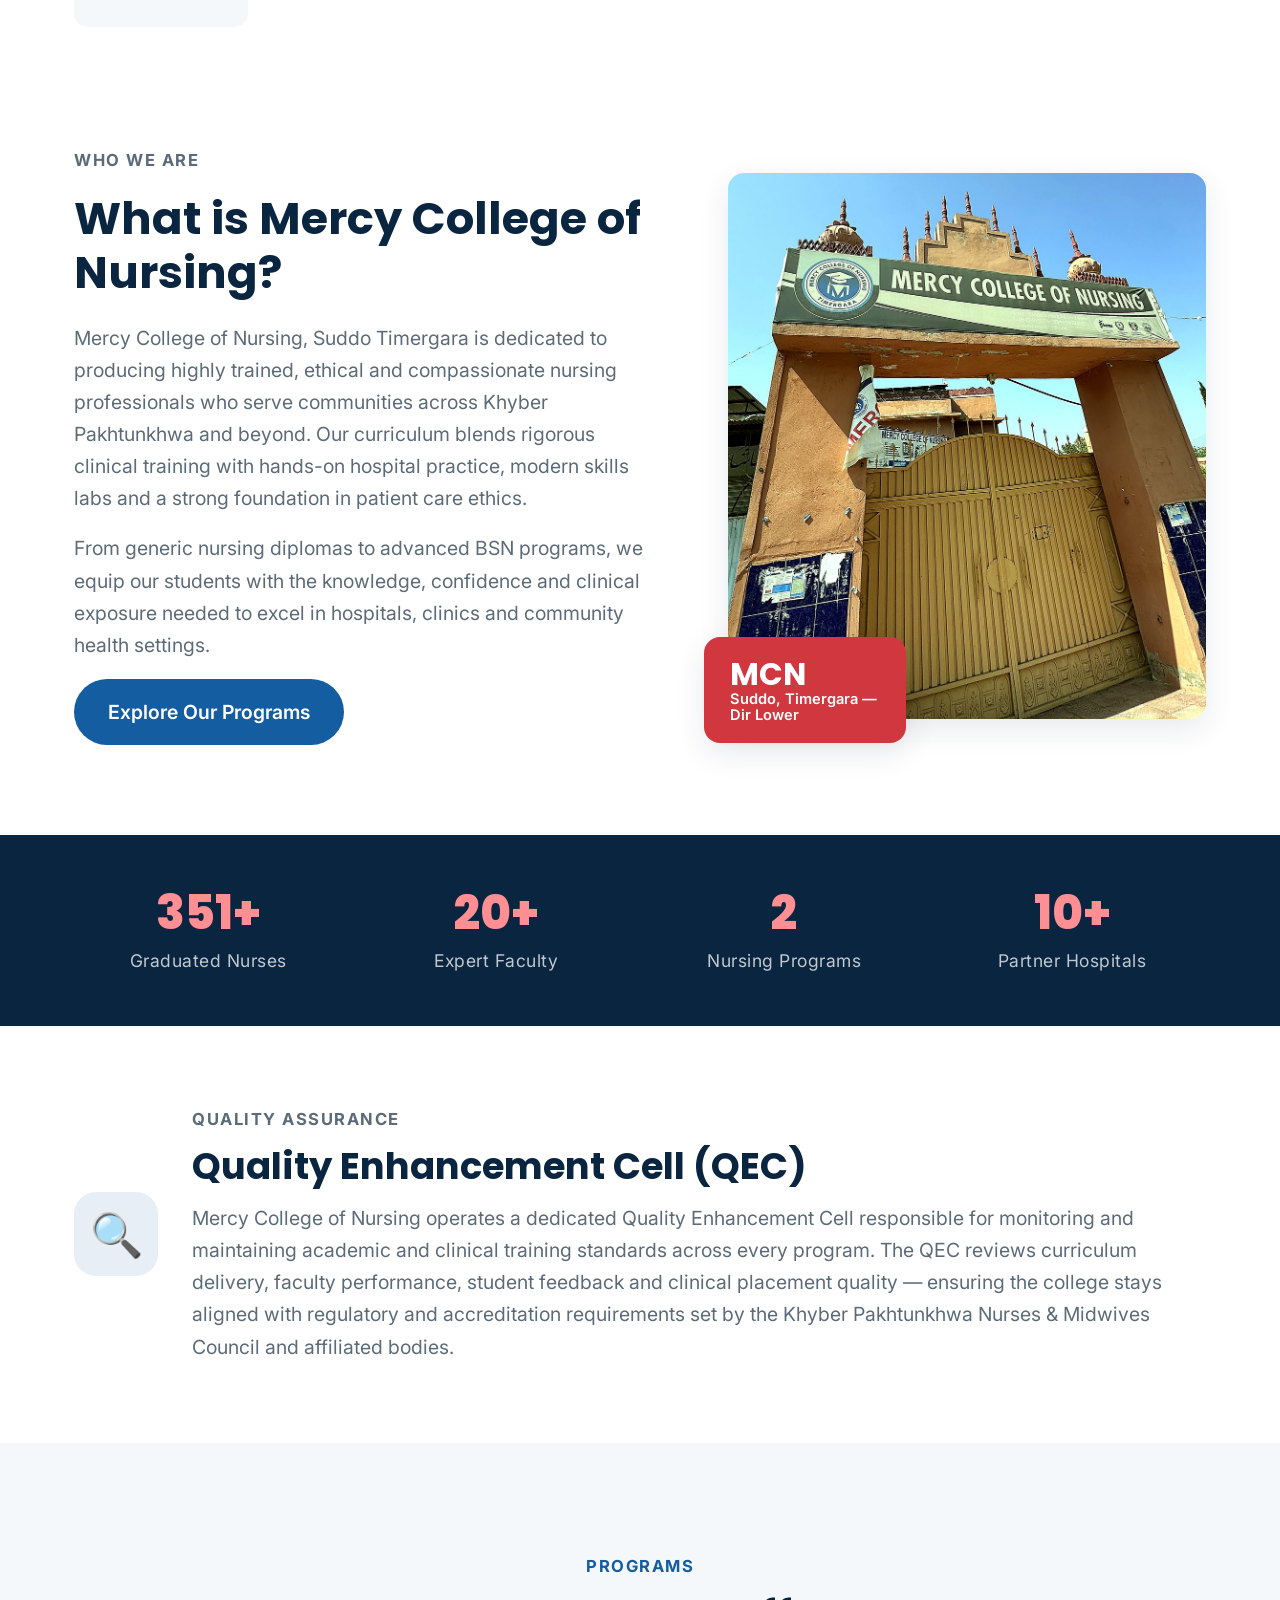
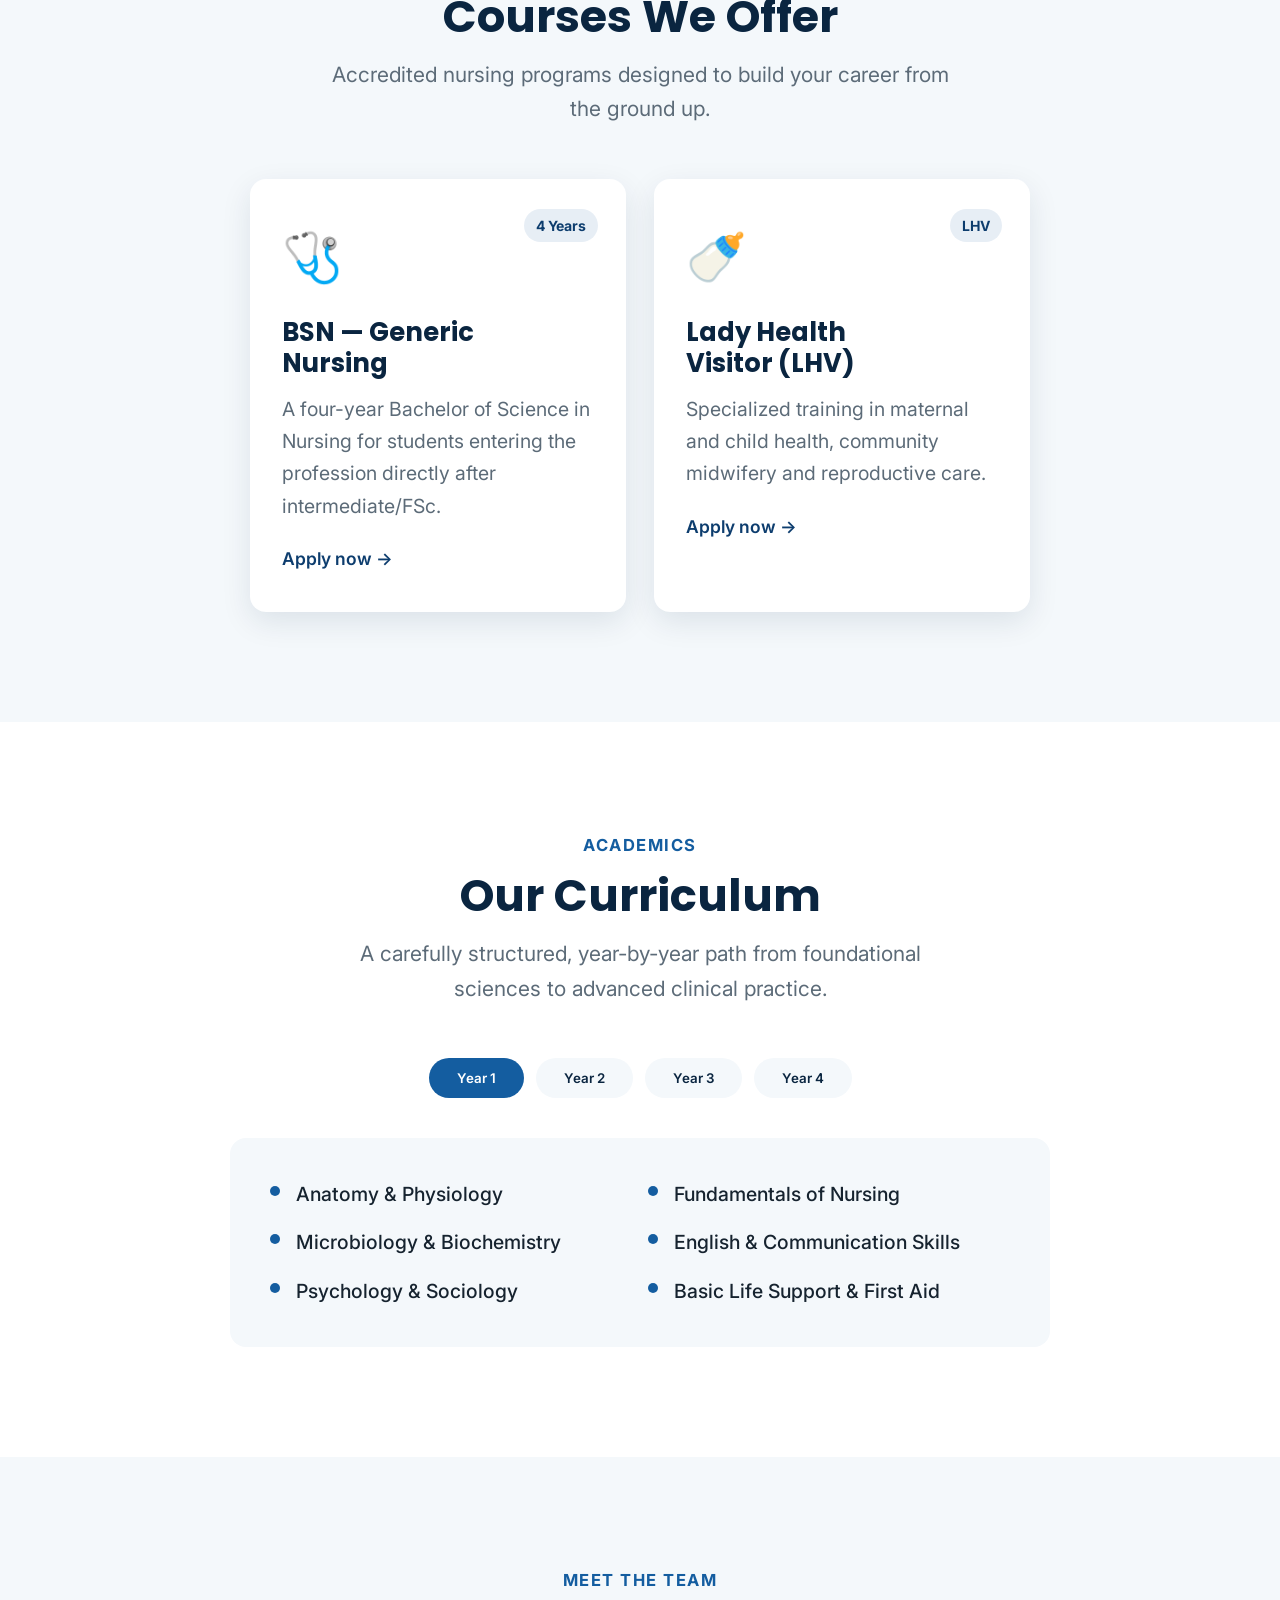
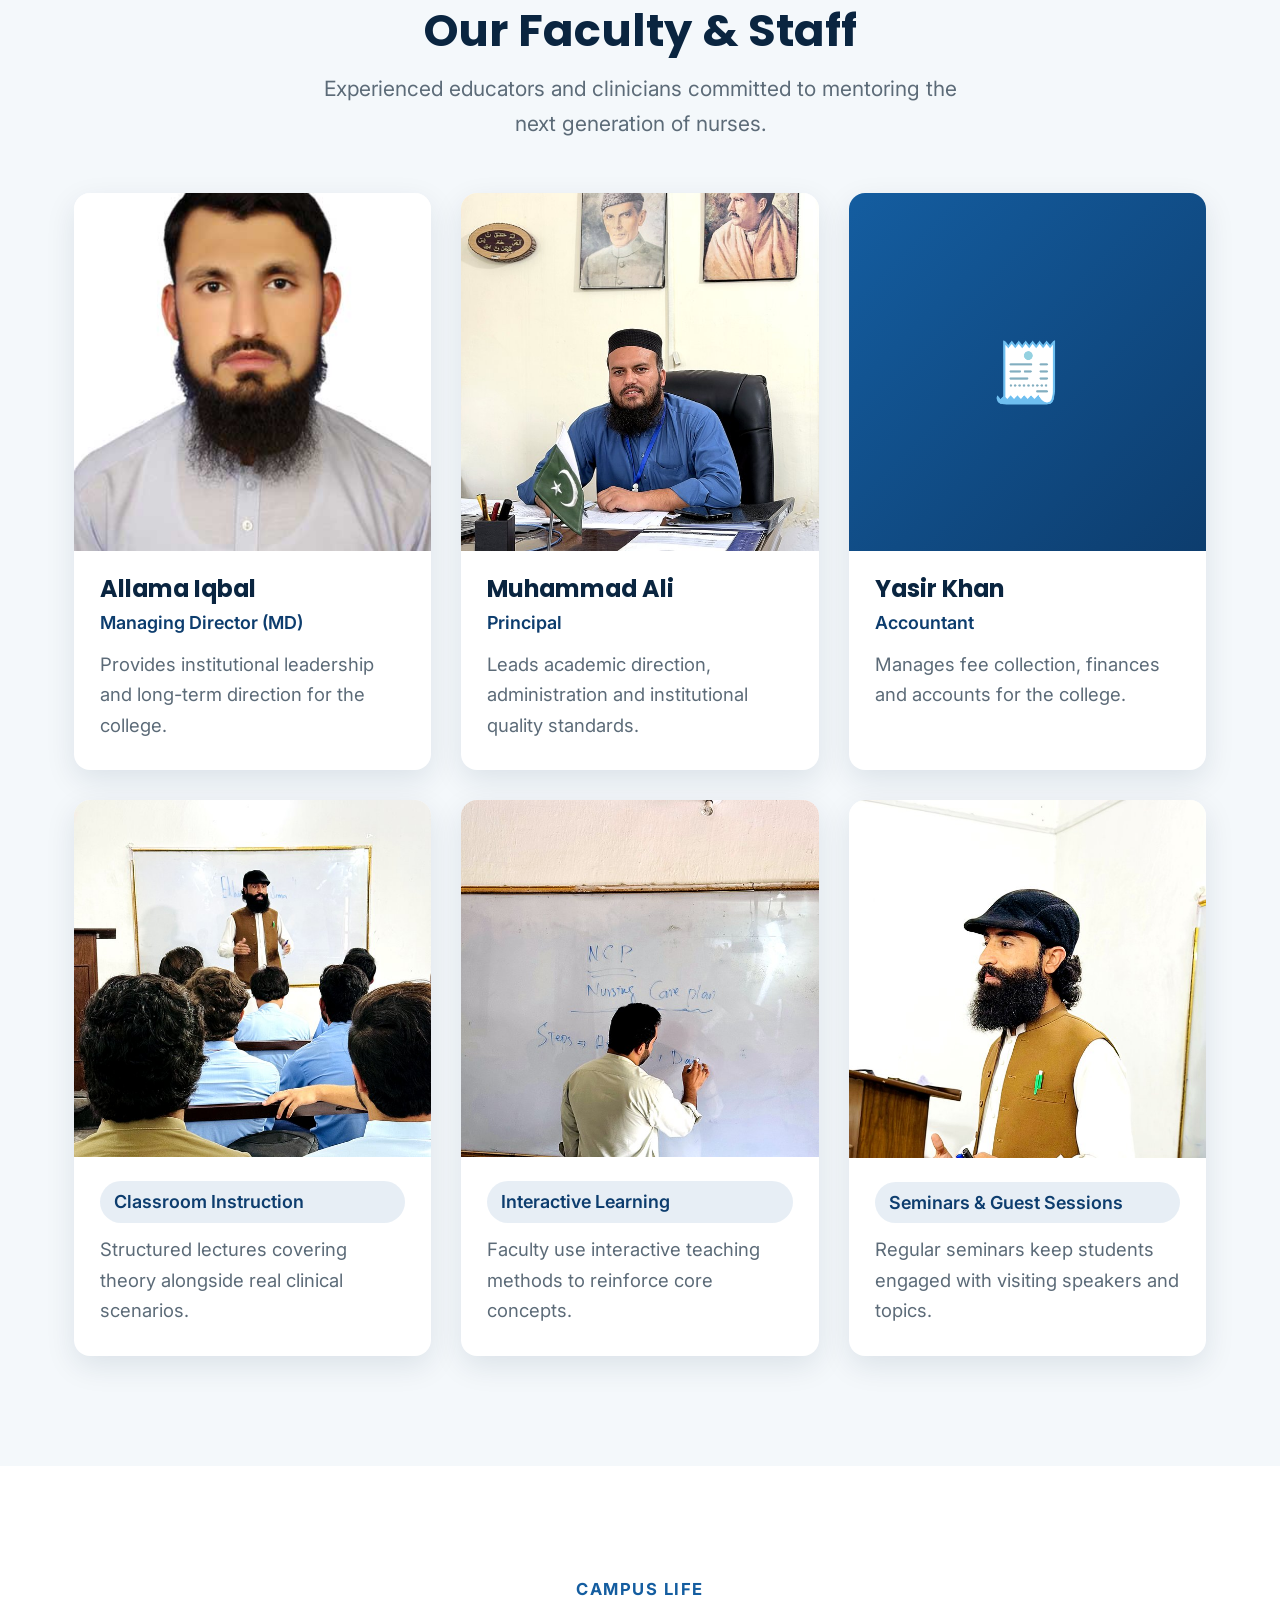
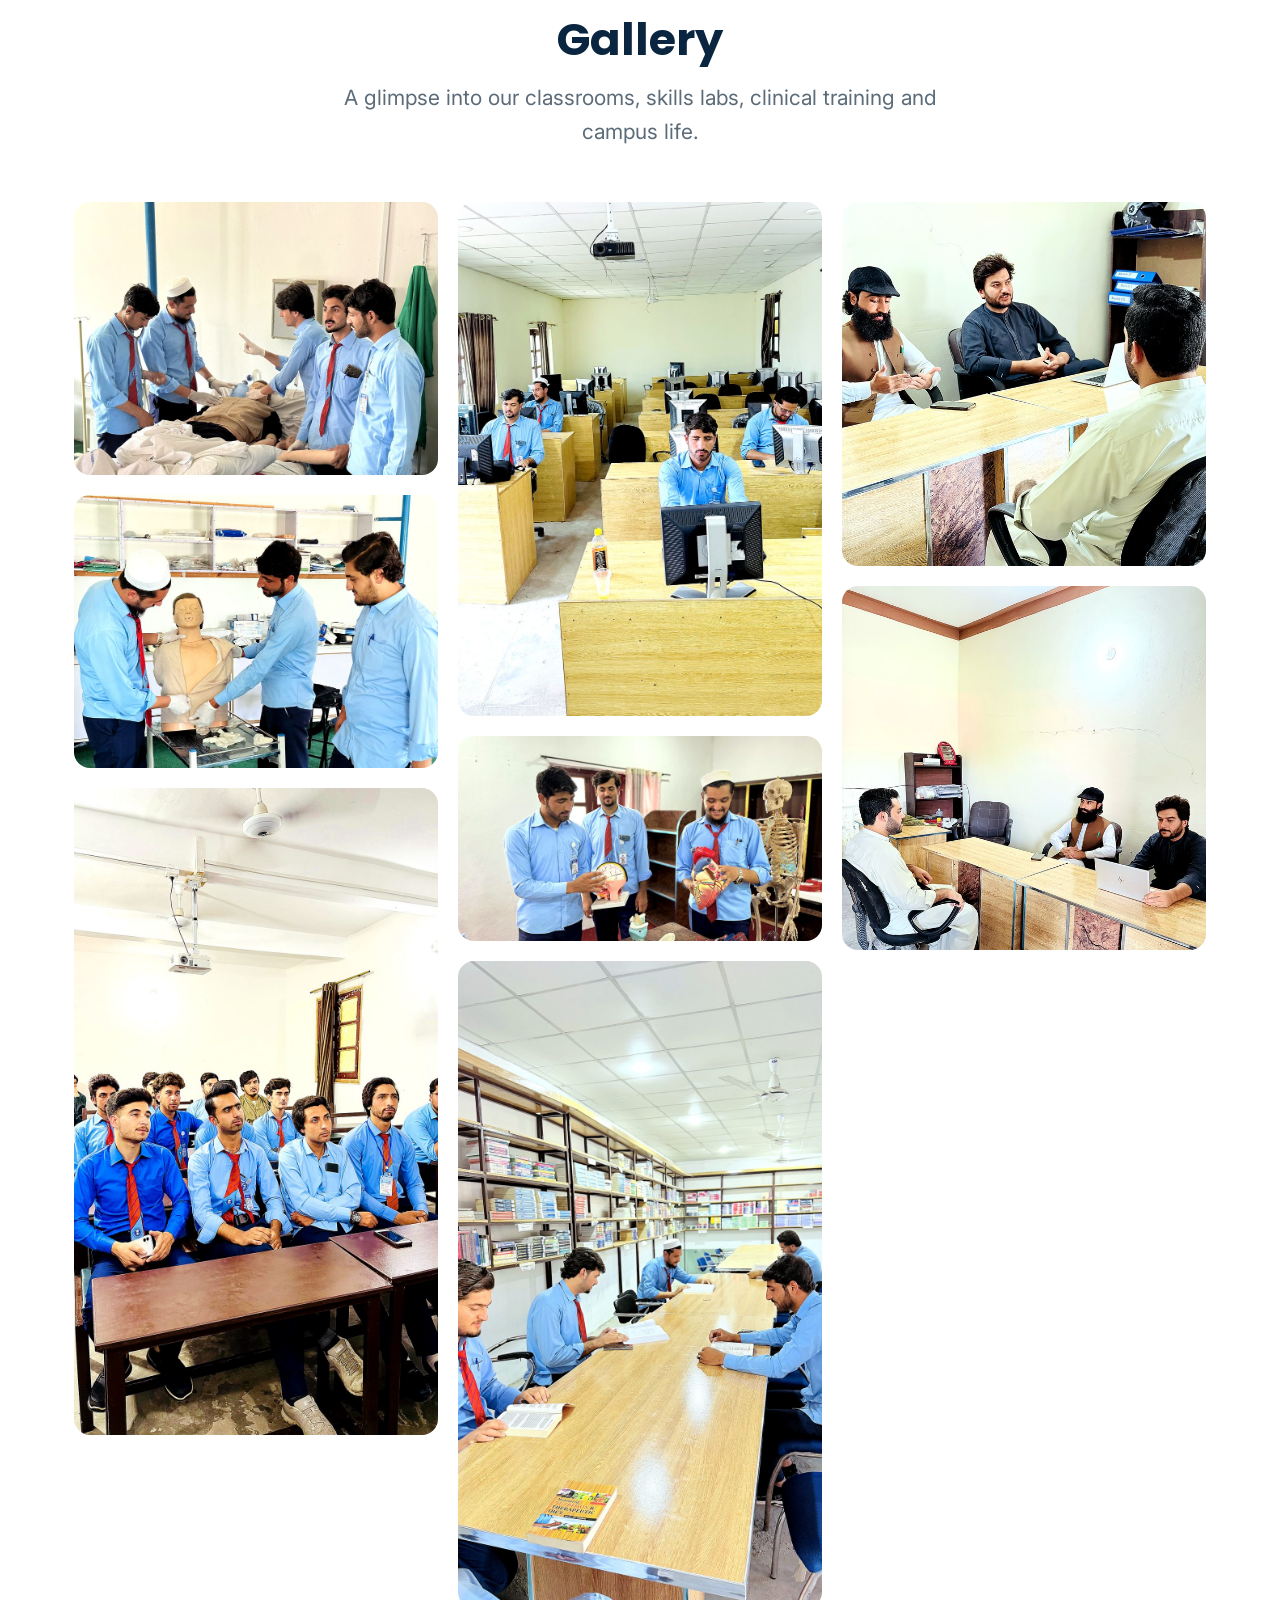
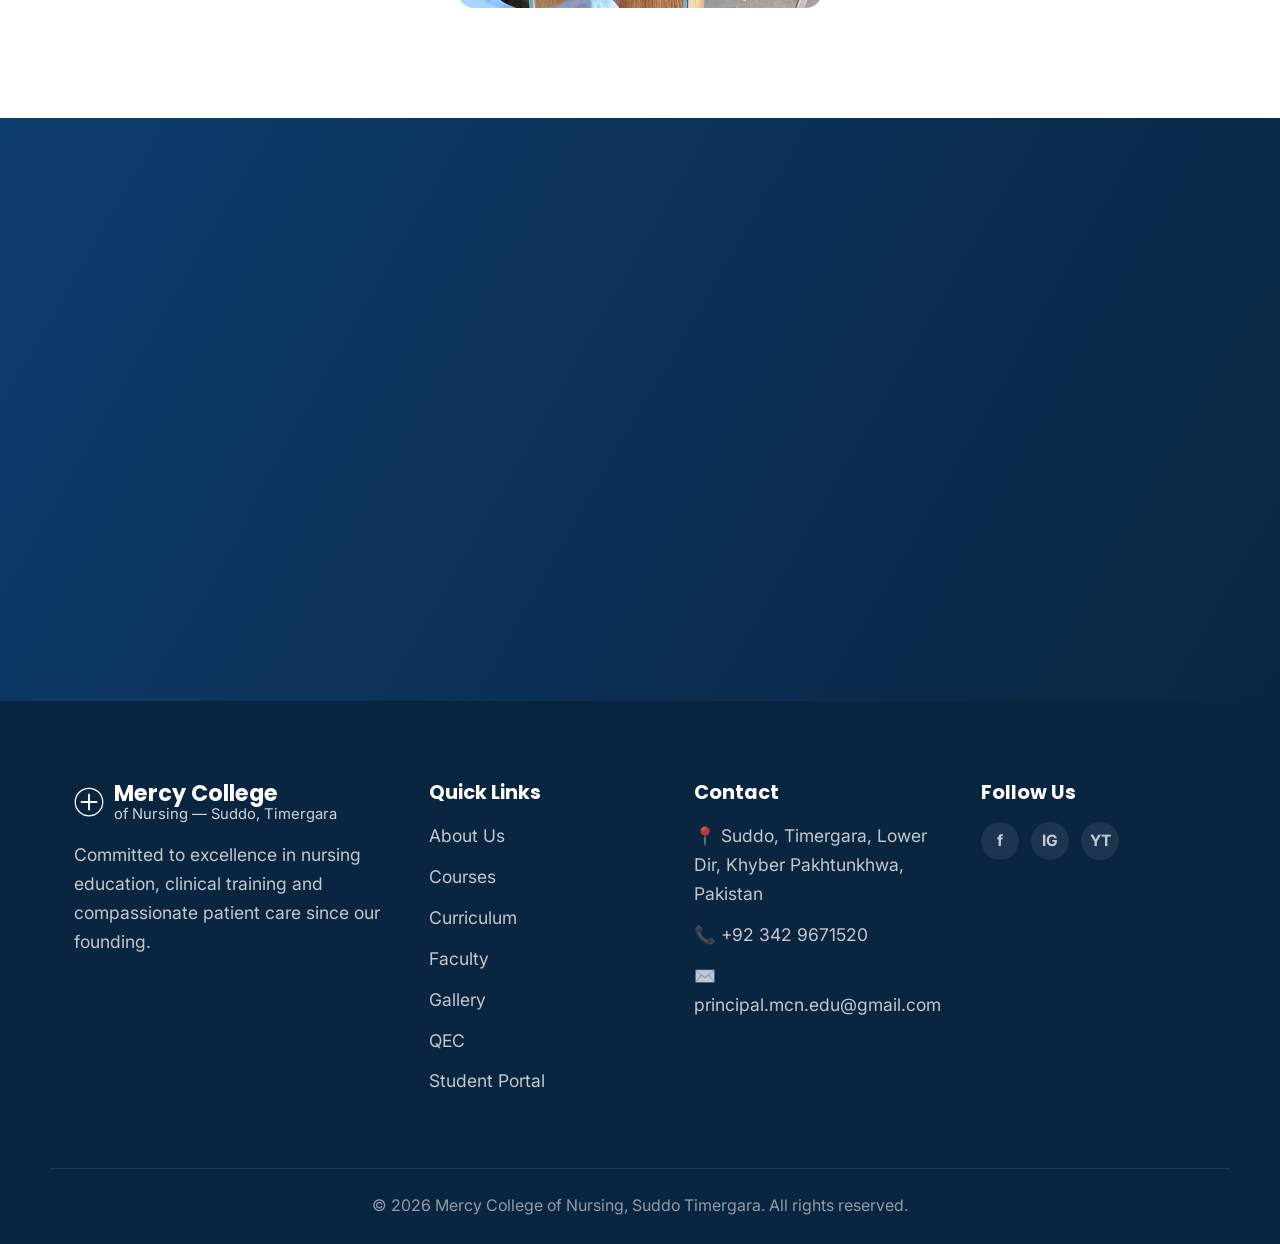
==== commit 13f8307e: "resolve confilits" ====
--- a/index.html
+++ b/index.html
@@ -285,8 +285,8 @@
 
     <div class="faculty-grid">
 
-      <div class="faculty-card faculty-card-noimg">
-        <div class="faculty-avatar-placeholder">🎓</div>
+      <div class="faculty-card">
+        <img src="img/MD%20director.jpeg" alt="Allama Iqbal, Managing Director, Mercy College of Nursing" width="700" height="700" loading="lazy">
         <div class="faculty-info">
           <h3>Allama Iqbal</h3>
           <span>Managing Director (MD)</span>
--- a/css/style.css
+++ b/css/style.css
@@ -212,13 +212,14 @@
 .main-nav{
   display:flex;
   align-items:center;
-  gap: 30px;
+  gap: 22px;
 }
 
 .main-nav a{
   color:#fff;
   font-weight:500;
-  font-size: 0.98rem;
+  font-size: 0.95rem;
+  white-space: nowrap;
   transition: color 0.3s ease, opacity 0.2s ease;
   opacity: 0.9;
 }
@@ -898,13 +899,7 @@
   .form-grid{ grid-template-columns: 1fr; }
 }
 
-@media (max-width: 720px){
-  .hide-mobile{ display:none; }
-  .top-bar{ font-size: 0.72rem; }
-  .top-bar-left{ gap: 14px; }
-  .top-social{ display:none; }
-  .top-bar-right{ gap: 10px; }
-
+@media (max-width: 1040px){
   .nav-toggle{ display:flex; }
   .main-nav{
     position: fixed;
@@ -922,7 +917,15 @@
     transition: transform 0.35s ease;
   }
   .main-nav.open{ transform: translateX(0); }
-  .main-nav a{ color:#fff !important; font-size: 1.05rem; }
+  .main-nav a{ color:#fff !important; font-size: 1.05rem; white-space: normal; }
+}
+
+@media (max-width: 720px){
+  .hide-mobile{ display:none; }
+  .top-bar{ font-size: 0.72rem; }
+  .top-bar-left{ gap: 14px; }
+  .top-social{ display:none; }
+  .top-bar-right{ gap: 10px; }
 
   .quick-grid{ grid-template-columns: repeat(2, 1fr); }
   .qec-grid{ grid-template-columns: 1fr; text-align:center; justify-items:center; }
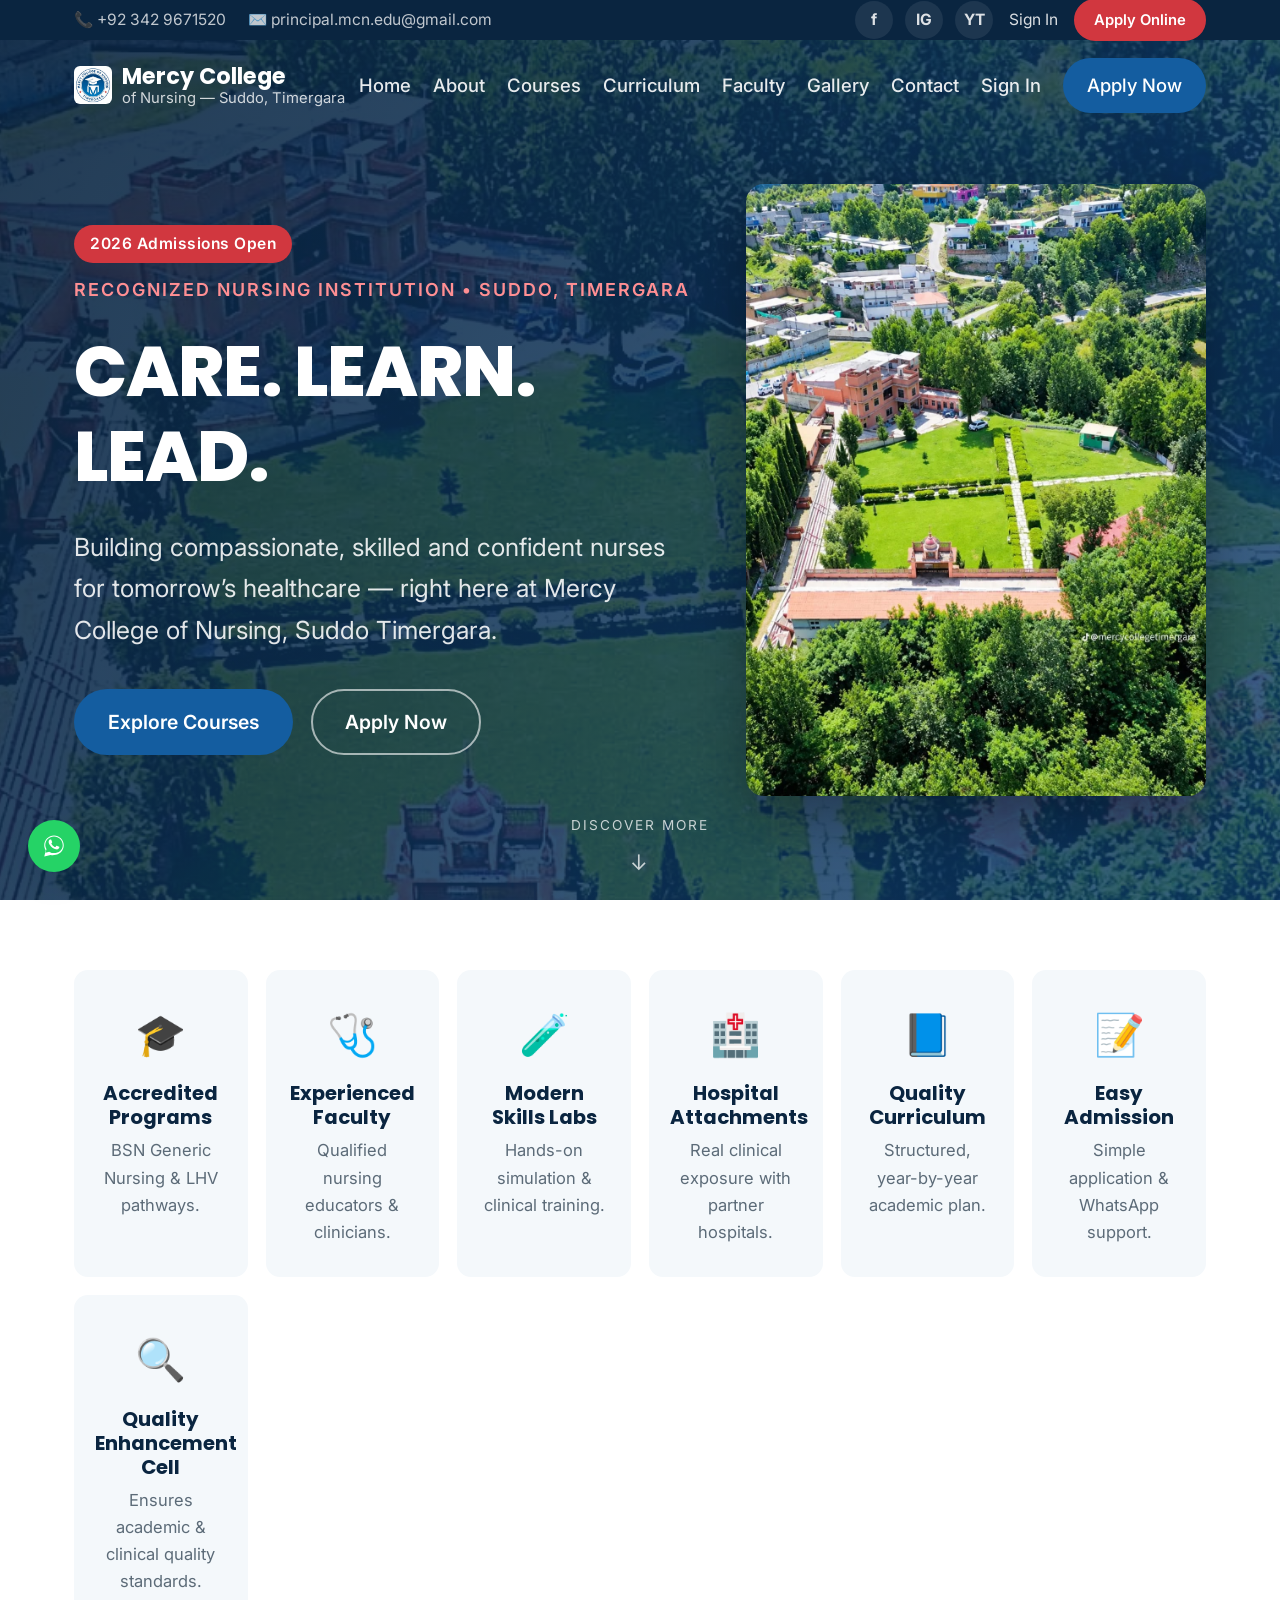
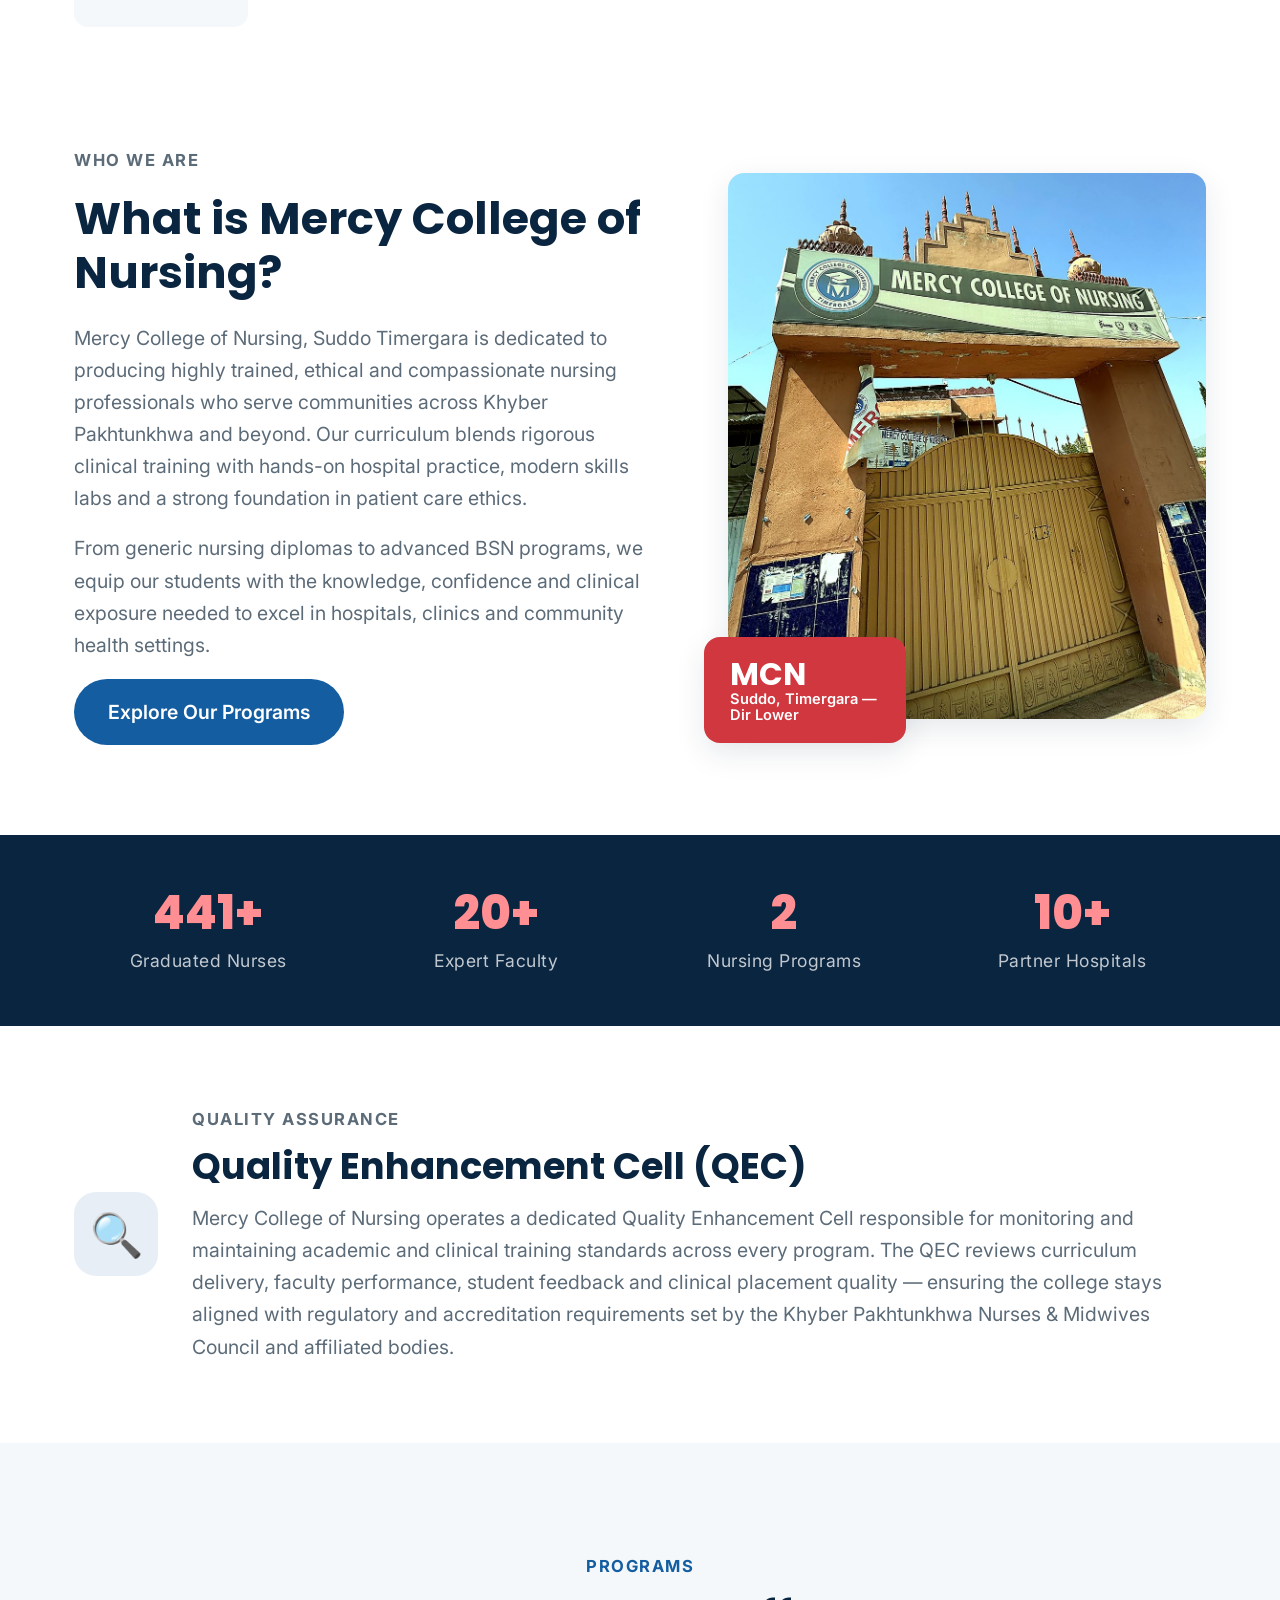
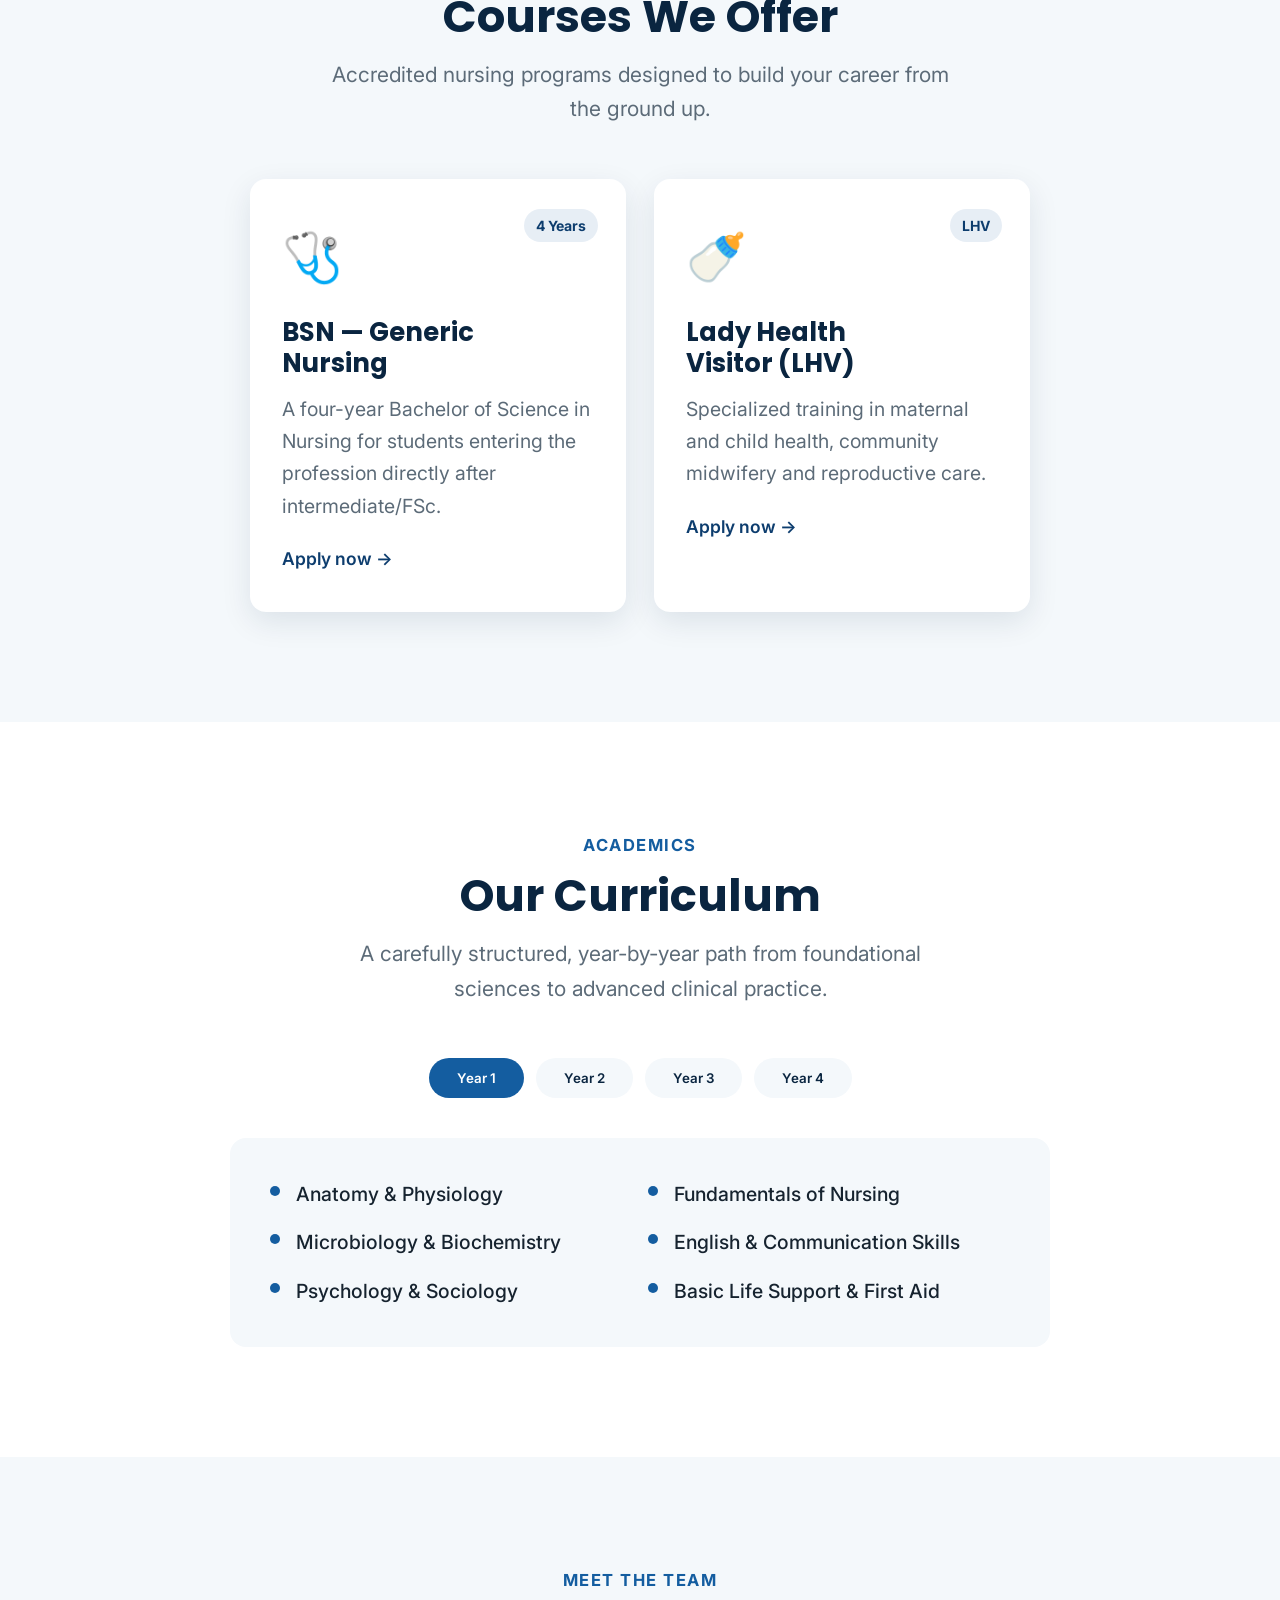
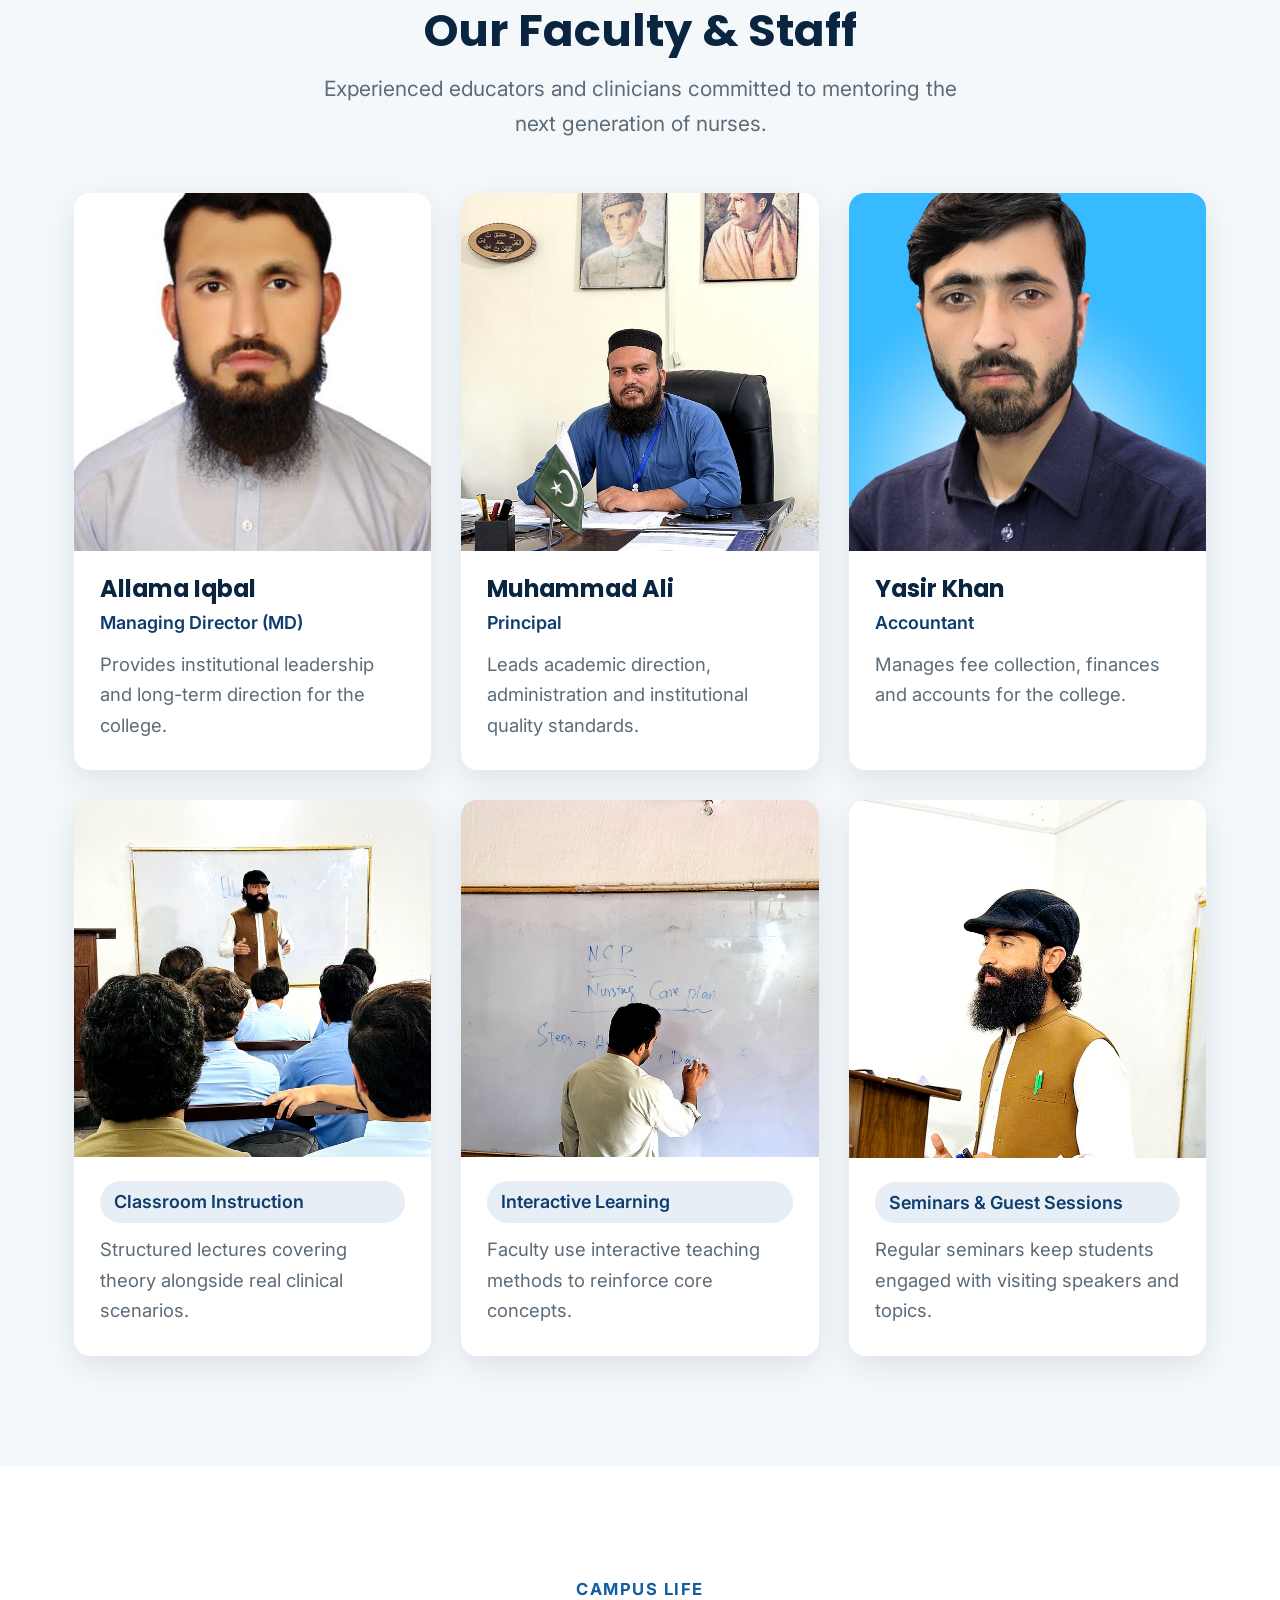
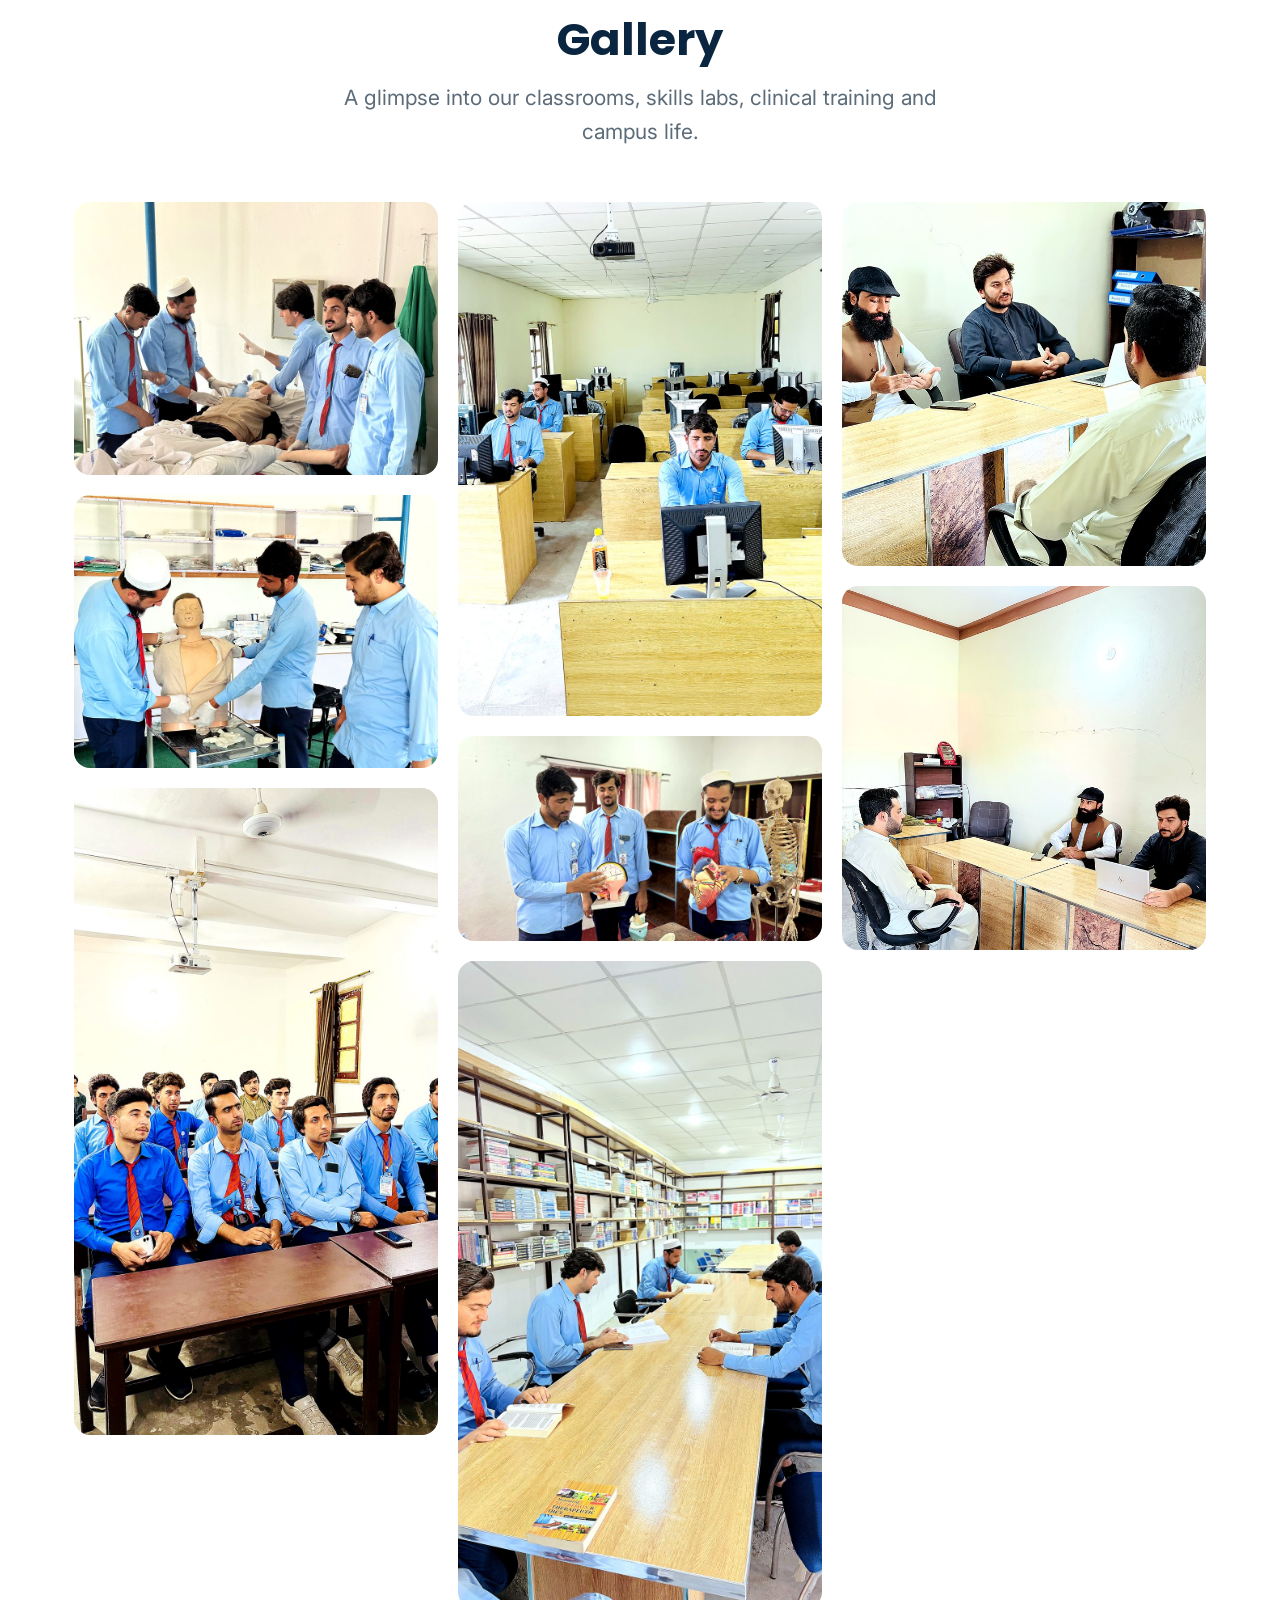
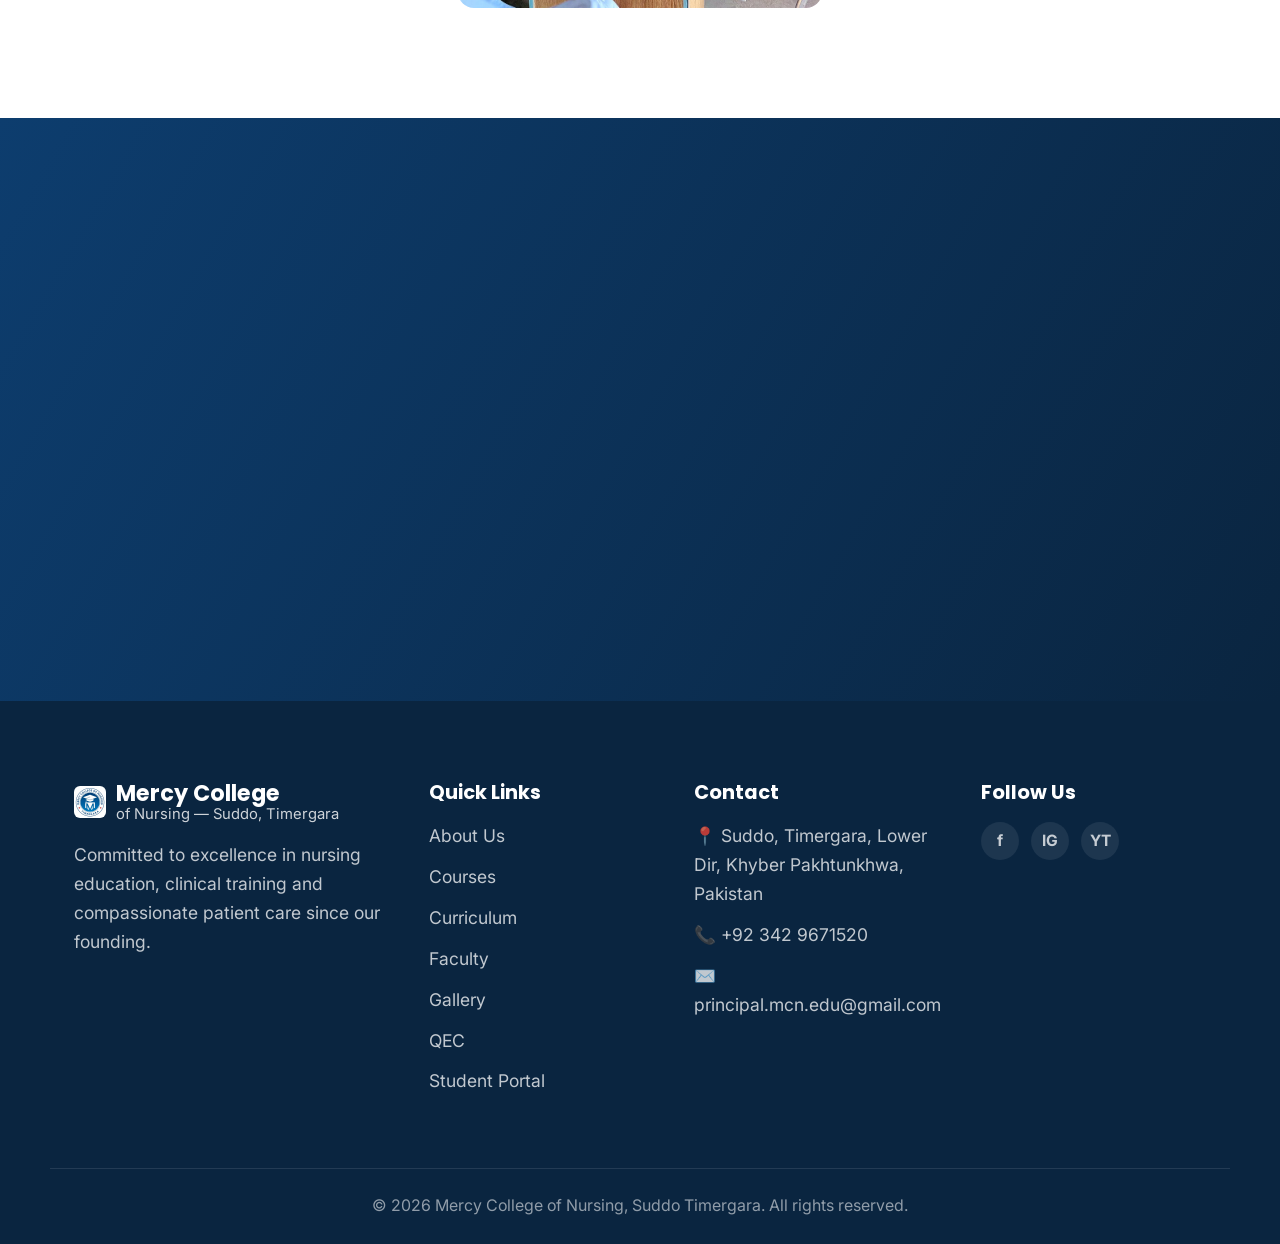
==== commit db13d891: "resolve confilits" ====
--- a/index.html
+++ b/index.html
@@ -37,10 +37,7 @@
   <div class="container nav-wrap">
     <a href="#home" class="brand">
       <span class="brand-mark">
-        <svg viewBox="0 0 48 48" width="34" height="34" fill="none">
-          <circle cx="24" cy="24" r="22" stroke="currentColor" stroke-width="2"/>
-          <path d="M24 12v24M12 24h24" stroke="currentColor" stroke-width="3" stroke-linecap="round"/>
-        </svg>
+        <img src="img/LOGO.jpeg" alt="Mercy College of Nursing logo" width="38" height="38" style="border-radius:6px;object-fit:contain;">
       </span>
       <span class="brand-text">
         <strong>Mercy College</strong>
@@ -69,7 +66,7 @@
 <!-- ================= HERO ================= -->
 <section class="hero" id="home">
   <div class="hero-bg"></div>
-  <div class="container hero-inner hero-inner-solo">
+  <div class="container hero-inner">
     <div class="hero-text">
       <div class="eyebrow">
         <span class="admissions-pill">2026 Admissions Open</span>
@@ -81,6 +78,9 @@
         <a href="#courses" class="btn btn-primary">Explore Courses</a>
         <a href="signup.html" class="btn btn-ghost">Apply Now</a>
       </div>
+    </div>
+    <div class="hero-image">
+      <img src="img/hero.jpeg" alt="Mercy College of Nursing students" width="600" height="700" loading="eager">
     </div>
   </div>
   <a href="#about" class="scroll-cue" aria-label="Scroll down">
@@ -303,8 +303,8 @@
         </div>
       </div>
 
-      <div class="faculty-card faculty-card-noimg">
-        <div class="faculty-avatar-placeholder">🧾</div>
+      <div class="faculty-card">
+        <img src="img/yasir%20accountant.jpeg" alt="Yasir Khan, Accountant, Mercy College of Nursing" width="700" height="700" loading="lazy">
         <div class="faculty-info">
           <h3>Yasir Khan</h3>
           <span>Accountant</span>
@@ -389,10 +389,7 @@
     <div class="footer-col">
       <div class="brand footer-brand">
         <span class="brand-mark">
-          <svg viewBox="0 0 48 48" width="30" height="30" fill="none">
-            <circle cx="24" cy="24" r="22" stroke="currentColor" stroke-width="2"/>
-            <path d="M24 12v24M12 24h24" stroke="currentColor" stroke-width="3" stroke-linecap="round"/>
-          </svg>
+          <img src="img/LOGO.jpeg" alt="Mercy College of Nursing logo" width="32" height="32" style="border-radius:6px;object-fit:contain;">
         </span>
         <span class="brand-text">
           <strong>Mercy College</strong>
--- a/css/style.css
+++ b/css/style.css
@@ -313,6 +313,21 @@
   max-width: 880px;
 }
 
+.hero-image{
+  display:flex;
+  justify-content:center;
+  align-items:flex-end;
+}
+
+.hero-image img{
+  width:100%;
+  max-width:480px;
+  height:auto;
+  border-radius:18px;
+  object-fit:cover;
+  box-shadow:0 20px 60px rgba(0,0,0,0.35);
+}
+
 .admissions-pill{
   display: inline-block;
   background: var(--accent);
@@ -882,6 +897,7 @@
   .hero-inner{ grid-template-columns: 1fr; text-align:center; }
   .hero-actions{ justify-content:center; }
   .hero-media{ order:-1; max-width: 260px; margin: 0 auto; }
+  .hero-image{ display:none; }
   .hero-sub{ margin-left:auto; margin-right:auto; }
 
   .quick-grid{ grid-template-columns: repeat(3, 1fr); }
